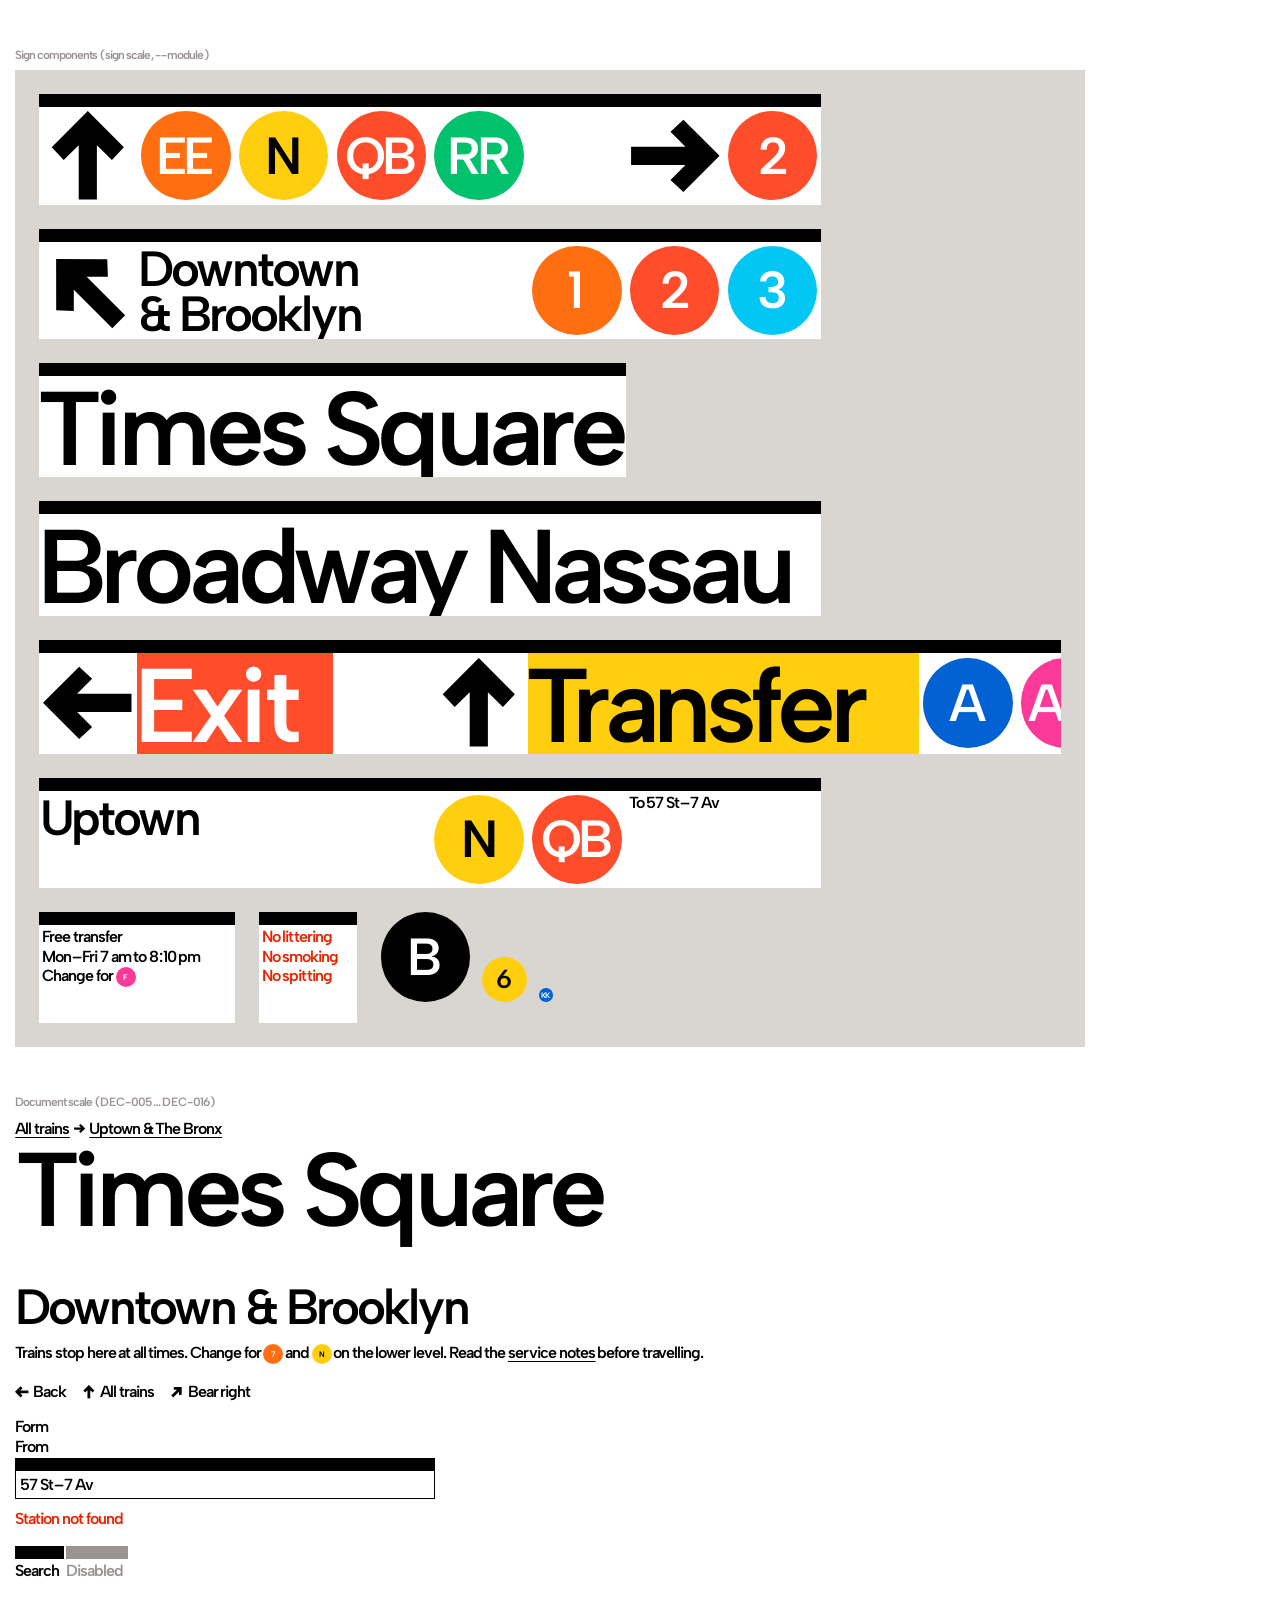
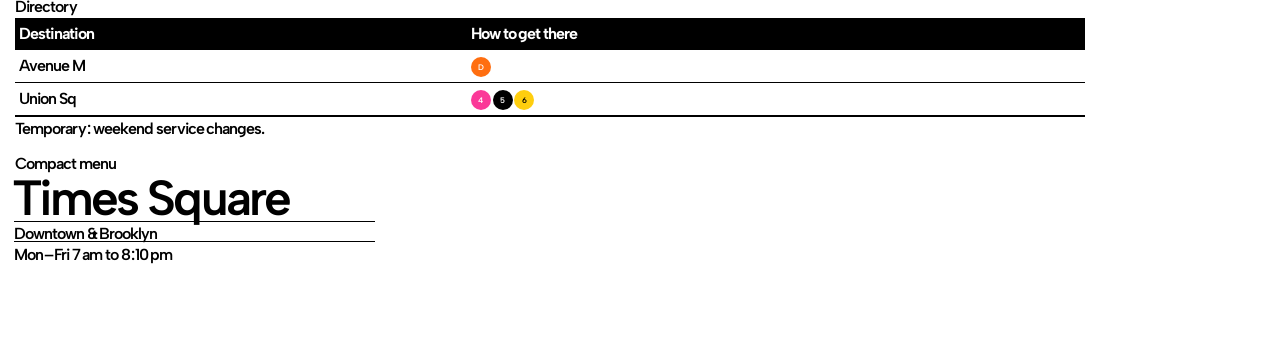
==== components.html @ 2641be37 "NYCTA 1970 → web: ledger, CSS, fonts and test tooling Stages 0–5 from the claude.ai session: rule le" ====
<!DOCTYPE html>
<html lang="en">
<head>
<meta charset="utf-8">
<meta name="viewport" content="width=device-width, initial-scale=1">
<title>NYCTA 1970 → Web · component examples</title>
<link rel="stylesheet" href="css/nycta.css">
<script>/* ?font=helvetica → local preview font (tools/build_fonts.py helvetica). Never ship. */ if(/[?&]font=helvetica\b/.test(location.search)) document.write('<link rel="stylesheet" href="preview/helvetica.css">');</script>
<style>
  /* page scaffolding only (not part of the system) */
  main { padding: var(--doc-space-4) var(--doc-space-3); max-width: 1100px; }
  .demo { margin: 0 0 var(--doc-space-4); }
  .demo > .cap { font-size: 12px; color: var(--c-grey); margin: 0 0 6px; letter-spacing: 0; }
  .wall { background: #d9d6d2; padding: 24px; display: grid; grid-template-columns: minmax(0,1fr); gap: 24px; justify-items: start; }
</style>
</head>
<body>
<svg width="0" height="0" style="position:absolute" aria-hidden="true">
  <!-- ARROW-005 | pdf p.60 | [이미지판독] normalized to construction circle D = 1 -->
  <symbol id="arrow" viewBox="-0.5 -0.5 1 1">
    <path d="M -0.488 -0.1015 L 0.119 -0.1015 L -0.048 -0.269 L 0.096 -0.403 L 0.5 0 L 0.096 0.403 L -0.048 0.269 L 0.119 0.1015 L -0.488 0.1015 Z"/>
  </symbol>
</svg>

<main>
  <section class="demo">
    <p class="cap">Sign components (sign scale, --module)</p>
    <div class="wall">

      <!-- SIGN-005 ex.4: ↑ EE N QB RR [blank] → 2 -->
      <div class="plate sign-direction" role="img" aria-label="Straight ahead: EE, N, QB, RR. Right: 2">
        <div class="m m-center"><svg class="arrow" data-dir="up"><use href="#arrow"/></svg></div>
        <div class="m m-center"><span class="disc" data-line="EE"><span>EE</span></span></div>
        <div class="m m-center"><span class="disc" data-line="N"><span>N</span></span></div>
        <div class="m m-center"><span class="disc" data-line="QB"><span>QB</span></span></div>
        <div class="m m-center"><span class="disc" data-line="RR"><span>RR</span></span></div>
        <div class="m m-blank"></div>
        <div class="m m-center"><svg class="arrow" data-dir="right"><use href="#arrow"/></svg></div>
        <div class="m m-center"><span class="disc" data-line="2"><span>2</span></span></div>
      </div>

      <!-- SIGN-005 ex.3: ↖ Downtown & Brooklyn ①②③ -->
      <div class="plate sign-direction">
        <div class="m m-center"><svg class="arrow" data-dir="up-left"><use href="#arrow"/></svg></div>
        <div class="m m-4"><p class="t-direction trim">Downtown<br>&amp; Brooklyn</p></div>
        <div class="m m-center"><span class="disc" data-line="1"><span>1</span></span></div>
        <div class="m m-center"><span class="disc" data-line="2"><span>2</span></span></div>
        <div class="m m-center"><span class="disc" data-line="3"><span>3</span></span></div>
      </div>

      <!-- SIGN-012: identification 6×1 and 4×1 (pdf p.66 examples) -->
      <div class="plate sign-ident">
        <div class="m m-6"><p class="t-ident trim">Times Square</p></div>
      </div>
      <div class="plate sign-ident">
        <div class="m m-8"><p class="t-ident trim">Broadway Nassau</p></div>
      </div>

      <!-- SIGN-013: ← Exit [blank] ↑ Transfer (A)(AA)(CC)(E) -->
      <div class="plate">
        <div class="m m-center"><svg class="arrow" data-dir="left"><use href="#arrow"/></svg></div>
        <div class="m m-exit"><p class="t-ident trim">Exit</p></div>
        <div class="m m-blank"></div>
        <div class="m m-center"><svg class="arrow" data-dir="up"><use href="#arrow"/></svg></div>
        <div class="m m-transfer m-auto"><p class="t-ident trim">Transfer</p></div>
        <div class="m m-center"><span class="disc" data-line="A"><span>A</span></span></div>
        <div class="m m-center"><span class="disc" data-line="AA"><span>AA</span></span></div>
        <div class="m m-center"><span class="disc" data-line="CC"><span>CC</span></span></div>
        <div class="m m-center"><span class="disc" data-line="E"><span>E</span></span></div>
      </div>

      <!-- GRID-022 / COPY-012: train information sign -->
      <div class="plate sign-train">
        <div class="m m-4"><p class="t-direction trim">Uptown</p></div>
        <div class="m m-center"><span class="disc" data-line="N"><span>N</span></span></div>
        <div class="m m-center"><span class="disc" data-line="QB"><span>QB</span></span></div>
        <div class="m m-info"><p class="t-info trim">To 57 St–7 Av</p></div>
      </div>

      <div style="display:flex; gap:24px; align-items:flex-start">
        <!-- GRID-018: informational 2×1, Grid 1, inline disc -->
        <div class="plate">
          <div class="m m-2"><div class="stack-g1">
            <p class="t-info trim">Free transfer</p>
            <p class="t-info trim">Mon–Fri 7 am to 8:10 pm</p>
            <p class="t-info trim">Change for <span class="disc disc--inline" data-line="F"><span>F</span></span></p>
          </div></div>
        </div>
        <!-- SIGN-018: mandatory 1×1 -->
        <div class="plate">
          <div class="m m-mandatory"><div class="stack-g1">
            <p class="t-info trim">No littering</p><p class="t-info trim">No smoking</p><p class="t-info trim">No spitting</p>
          </div></div>
        </div>
        <!-- DISC-001 sizes -->
        <div style="display:flex; gap:12px; align-items:flex-end">
          <span class="disc" data-line="B"><span>B</span></span>
          <span class="disc disc--m" data-line="6"><span>6</span></span>
          <span class="disc disc--s" data-line="KK"><span>KK</span></span>
        </div>
      </div>
    </div>
  </section>

  <section class="demo">
    <p class="cap">Document scale (DEC-005 … DEC-016)</p>
    <nav aria-label="breadcrumb"><ol class="crumbs">
      <li><a href="#">All trains</a></li>
      <li><svg class="arrow" data-dir="right" aria-hidden="true"><use href="#arrow"/></svg></li>
      <li><a href="#">Uptown &amp; The Bronx</a></li>
    </ol></nav>
    <h1>Times Square</h1>
    <h2>Downtown &amp; Brooklyn</h2>
    <p>Trains stop here at all times. Change for <span class="disc disc--inline" data-line="7"><span>7</span></span> and <span class="disc disc--inline" data-line="N"><span>N</span></span> on the lower level. Read the <a href="#">service notes</a> before travelling.</p>
    <ul class="nav">
      <li><a href="#"><svg class="arrow" data-dir="left" aria-hidden="true"><use href="#arrow"/></svg>Back</a></li>
      <li><a href="#"><svg class="arrow" data-dir="up" aria-hidden="true"><use href="#arrow"/></svg>All trains</a></li>
      <li><a href="#"><svg class="arrow" data-dir="up-right" aria-hidden="true"><use href="#arrow"/></svg>Bear right</a></li>
    </ul>
    <h3>Form</h3>
    <form style="max-width:420px">
      <label for="from">From</label><input id="from" value="57 St–7 Av">
      <p class="error" style="margin-top:8px">Station not found</p>
      <button type="button">Search</button> <button type="button" disabled>Disabled</button>
    </form>
    <h3>Directory</h3>
    <table><thead><tr><th>Destination</th><th>How to get there</th></tr></thead>
      <tbody><tr><td>Avenue M</td><td><span class="disc disc--inline" data-line="D"><span>D</span></span></td></tr>
      <tr><td>Union Sq</td><td><span class="disc disc--inline" data-line="4"><span>4</span></span> <span class="disc disc--inline" data-line="5"><span>5</span></span> <span class="disc disc--inline" data-line="6"><span>6</span></span></td></tr></tbody></table>
    <p class="notice">Temporary: weekend service changes.</p>
    <h3>Compact menu</h3>
    <div class="compact" style="max-width:360px">
      <div class="compact__title">Times Square</div>
      <div class="compact__item">Downtown &amp; Brooklyn</div>
      <div class="compact__item">Mon–Fri 7 am to 8:10 pm</div>
    </div>
  </section>
</main>
</body>
</html>
---- css/nycta.css ----
/* ==========================================================================
   NYCTA Graphics Standards Manual (1970) → Web — design tokens & components
   Source of truth: ledger.yaml (rule IDs). Comment format:
   RULE-ID | pdf p.N | [status]
   [변환] values carry their formula. "in" in formulas = one manual inch.
   ========================================================================== */

/* -------------------------------------------------------------------------
   0. Typeface
   ------------------------------------------------------------------------- */
@font-face {
  font-family: "Albert Sans NYCTA";
  src: url("../fonts/albert-sans-nycta-wght.woff2") format("woff2");
  font-weight: 100 900;                       /* DEC-017 | - | [설계결정] variable wght axis */
  /* DEC-024 | pdf p.13, 94–157 | [변환] Albert Sans (OFL) with the manual's pair chart (TYPE-016/017) compiled into
     its kern feature: gap between glyph outlines = chart units + master reference insets, 1 unit = cap/36.
     Pairs not in the chart = 4 units (TYPE-024: 2 + 2). Renamed per OFL. */
  font-style: normal;
  font-display: swap;
}

/* -------------------------------------------------------------------------
   1. Tokens
   ------------------------------------------------------------------------- */
:root {
  /* --- typeface --- */
  --font-sign: "Albert Sans NYCTA", system-ui, sans-serif; /* DEC-017, DEC-024 | - | [설계결정] substitute for TYPE-001 Standard Medium */
  --font-weight: 600;                                   /* DEC-017 | - | [설계결정] Medium equivalent (TYPE-002) */
  --font-weight-dark: 560;                              /* DEC-019 | - | [설계결정] irradiation compensation */
  --cap-em: 0.700;                                      /* DEC-017 | - | [변환] Albert Sans capHeight 700 / UPM 1000 */
  --ls: 0em;                                            /* DEC-024 | pdf p.13 | [변환] spacing now comes from the chart kerning in the font */
  --ws: -0.1485em;                                      /* DEC-018, TYPE-021 | pdf p.62,65 | [변환] word gap = 0.34 cap ink-to-ink (manual samples '& Brooklyn', 'Broadway Nassau') */
  --lsb-comp: 0.064em;                                  /* DEC-025 | pdf p.62,66 | [변환] straight-stem capitals (B D E F H I K L M N P R U): font side bearing − master inset; round letters end up ≈0.02em left (optical overshoot) */
  --trim-k: 0.35;                                       /* GRID-003 | - | [변환] (ascent+descent)/2 − (ascent − cap) of the web font */

  /* --- module (sign scale) --- */
  --module: clamp(40px, 10vw, 97.75px);                 /* DEC-001, DEC-002 | - | [변환] 1rem × 0.700 × 12 / 1.375 = 97.75px max */
  --in: calc(var(--module) / 12);                       /* GRID-002 | pdf p.9–11 | [변환] module = 12in */

  /* cap heights (TYPE-004: size = UPPER CASE X height) */
  --cap-l: calc(var(--in) * 9);                         /* TYPE-005 | pdf p.7–9 | [이미지판독] identification / Exit / Transfer */
  --cap-m: calc(var(--in) * 4.25);                      /* TYPE-006 | pdf p.7,8,10 | [이미지판독] directional */
  --cap-s: calc(var(--in) * 1.375);                     /* TYPE-007 | pdf p.7,8,11 | [이미지판독] informational */
  --fs-l: calc(var(--cap-l) / var(--cap-em));           /* TYPE-005 | - | [변환] cap / capEm */
  --fs-m: calc(var(--cap-m) / var(--cap-em));           /* TYPE-006 | - | [변환] cap / capEm */
  --fs-s: max(12px, calc(var(--cap-s) / var(--cap-em))); /* TYPE-007, DEC-016 | - | [변환] cap / capEm, 12px floor [설계결정] */

  /* space units (TYPE-026: 1 unit = cap / 36) — reference only; the pair matrix is applied inside the font (DEC-024) */
  --unit-l: calc(var(--cap-l) / 36);                    /* TYPE-026 | pdf p.104,116 | [이미지판독] */
  --unit-m: calc(var(--cap-m) / 36);                    /* TYPE-026 | pdf p.158 | [이미지판독] */
  --unit-s: calc(var(--cap-s) / 36);                    /* TYPE-026 | pdf p.174 | [이미지판독] */

  /* line heights (font-size units) = pitch / cap × capEm */
  --lh-g2: calc(5.625 / 4.25 * var(--cap-em));          /* GRID-006 | pdf p.10 | [변환] pitch 5 5/8in → 0.9265 */
  --lh-g1: calc(1.875 / 1.375 * var(--cap-em));         /* GRID-007 | pdf p.11 | [변환] pitch 1 7/8in → 0.9545 */
  --lh-body: 1.5;                                       /* DEC-020 | - | [설계결정] long-form text only */

  /* spacing */
  --space-margin: calc(var(--in) * 0.5);                /* GRID-003, GRID-004 | pdf p.9–11 | [이미지판독] ½in top/left */
  --space-gap-g1: calc(var(--in) * 0.5);                /* GRID-007 | pdf p.11 | [이미지판독] baseline → next cap line */
  --space-gap-g2: calc(var(--in) * 1.375);              /* GRID-006 | pdf p.10 | [이미지판독] */
  --space-disc-text: calc(var(--in) * 0.5);             /* GRID-009 | pdf p.11 | [이미지판독] */

  /* strokes */
  --stroke-band: calc(var(--in) * 1.625);               /* GRID-013 | pdf p.64 | [이미지판독] black band 1 5/8in */
  --stroke-divider: max(1px, calc(var(--in) * 0.125));  /* SIGN-023 | pdf p.88 | [확정] 1/8in divider line */

  /* discs */
  --disc-l: calc(var(--in) * 11);                       /* DISC-001, GRID-016 | pdf p.14,65 | [이미지판독] 11in in 12in module */
  --disc-m: calc(var(--in) * 5.5);                      /* DISC-001 | pdf p.14 | [이미지판독] */
  --disc-s: calc(var(--in) * 1.6875);                   /* DISC-001, GRID-008 | pdf p.11,14 | [이미지판독] 1 11/16in */
  --disc-glyph: 0.408;                                  /* DISC-004, DISC-007 | pdf p.15–40 | [이미지판독] glyph cap / D, median of 26 masters */

  /* --- document scale (DEC-002): body = Information tier at 1rem --- */
  --doc-in: calc(1rem * var(--cap-em) / 1.375);         /* DEC-002 | - | [변환] 1rem ↔ 1 3/8in cap → 1in ≈ 8.15px */
  --doc-fs-s: 1rem;                                     /* DEC-005 | - | [설계결정] */
  --doc-fs-m: clamp(1.75rem, 1rem + 3vw, calc(1rem * 4.25 / 1.375));  /* DEC-002, DEC-005 | - | [설계결정] max = TYPE-006 ratio 3.091rem */
  --doc-fs-l: clamp(2.5rem, 1rem + 7vw, calc(1rem * 9 / 1.375));      /* DEC-002, DEC-005 | - | [설계결정] max = TYPE-005 ratio 6.545rem */
  --doc-space-1: calc(var(--doc-in) * 0.5);             /* GRID-003 | - | [변환] ½in */
  --doc-space-2: calc(var(--doc-in) * 1.375);           /* GRID-006 | - | [변환] 1 3/8in */
  --doc-space-3: calc(var(--doc-in) * 1.875);           /* GRID-007 | - | [변환] 1 7/8in */
  --doc-space-4: calc(var(--doc-in) * 5.625);           /* GRID-006 | - | [변환] 5 5/8in */
  --doc-space-5: calc(var(--doc-in) * 12);              /* GRID-002 | - | [변환] 1 module */
  --doc-band: calc(var(--doc-in) * 1.625);              /* GRID-013 | - | [변환] band at document scale */
  --doc-rule: max(1px, calc(var(--doc-in) * 0.125));    /* SIGN-023 | - | [변환] 1/8in */

  /* --- colors (DEC-003: scan, paper-corrected) --- */
  --c-white:      #FFFFFF;                              /* COLOR-009 | pdf p.65 | [확정] */
  --c-black:      #000000;                              /* COLOR-009, DEC-003 | pdf p.65 | [설계결정] pure black, swatch photo distorted */
  --c-yellow:     #FFCE0E;                              /* COLOR-005 | pdf p.49 | [이미지판독] PMS 130 lines + PMS 109 Transfer */
  --c-orange:     #FF6E10;                              /* COLOR-005 | pdf p.50 | [이미지판독] PMS 165 */
  --c-red:        #FF4C2B;                              /* COLOR-005 | pdf p.51 | [이미지판독] PMS 185 lines + Warm Red Exit + mandatory */
  --c-magenta:    #FB3998;                              /* COLOR-005 | pdf p.52 | [이미지판독] PMS 239 */
  --c-green:      #01C16C;                              /* COLOR-005 | pdf p.53 | [이미지판독] PMS 354 */
  --c-lightblue:  #02C6F4;                              /* COLOR-005 | pdf p.54 | [이미지판독] PMS 312 */
  --c-blue:       #0262D3;                              /* COLOR-005 | pdf p.55 | [이미지판독] PMS 300 */
  --c-grey:       #9A9392;                              /* COLOR-005, COLOR-007, DEC-027 | pdf p.57,88 | [설계결정] scan #9E9897 darkened to 3:1 with white */
  --c-red-text:   #E72400;                              /* DEC-026 | - | [설계결정] scan red darkened (same hue) to 4.5:1 on white, small red text only */

  /* semantic (swapped in dark mode, DEC-019) */
  --fg: var(--c-black);                                 /* COLOR-009 | pdf p.65 | [확정] black on white */
  --bg: var(--c-white);                                 /* COLOR-009 | pdf p.65 | [확정] */
  --c-exit-bg: var(--c-red);    --c-exit-fg: var(--c-white);       /* COLOR-010 | pdf p.67 | [확정] white on Warm Red */
  --c-transfer-bg: var(--c-yellow); --c-transfer-fg: var(--c-black); /* COLOR-011, DEC-004 | pdf p.67 | [확정] black on PMS 109 */
  --c-mandatory: var(--c-red-text);                     /* SIGN-018, COLOR-012, DEC-026 | pdf p.86 | [설계결정] */
  --c-error: var(--c-red-text);                         /* DEC-010, DEC-026 | - | [설계결정] */
  --c-disabled: var(--c-grey);                          /* DEC-012 | - | [설계결정] */
  --c-reverse-bg: var(--c-grey);                        /* COLOR-007 | pdf p.88,92 | [확정] 'Subway' / 'Exit only' reverse */

  color-scheme: light dark;
}

/* -------------------------------------------------------------------------
   2. Dark mode (DEC-019)
   ------------------------------------------------------------------------- */
@media (prefers-color-scheme: dark) {
  :root:not([data-theme="light"]) {
    --fg: var(--c-white);                               /* DEC-019 | - | [설계결정] swap */
    --bg: var(--c-black);                               /* DEC-019 | - | [설계결정] swap */
    --font-weight: var(--font-weight-dark);             /* DEC-019 | - | [설계결정] */
    --c-red-text: var(--c-red);                         /* DEC-026 | - | [설계결정] scan red already 6.3:1 on black */
  }
}
:root[data-theme="dark"] {
  --fg: var(--c-white);                                 /* DEC-019 | - | [설계결정] */
  --bg: var(--c-black);                                 /* DEC-019 | - | [설계결정] */
  --font-weight: var(--font-weight-dark);               /* DEC-019 | - | [설계결정] */
  --c-red-text: var(--c-red);                           /* DEC-026 | - | [설계결정] */
}

/* -------------------------------------------------------------------------
   3. Base
   ------------------------------------------------------------------------- */
*, *::before, *::after { box-sizing: border-box; border-radius: 0; } /* DEC-009 | - | [설계결정] exact rectangles everywhere */
/* em-based spacing must resolve against each element's own font-size, so it is set on every element
   (an inherited letter-spacing would keep the body's px value) — DEC-018 | - | [변환] */
* { letter-spacing: var(--ls); word-spacing: var(--ws); }

html {
  font-family: var(--font-sign);                        /* TYPE-001, DEC-017 */
  font-weight: var(--font-weight);                      /* TYPE-002, DEC-017 */
  font-size: 100%;
  color: var(--fg);
  background: var(--bg);
  font-kerning: normal;
  font-synthesis: none;                                 /* SIGN-002 | pdf p.93 | [확정] no distorted/faux forms */
  -webkit-font-smoothing: antialiased;
}
body {
  margin: 0;
  font-size: var(--doc-fs-s);                           /* DEC-005 | - | [설계결정] body = Information tier */
  line-height: var(--lh-body);                          /* DEC-020 | - | [설계결정] */
  letter-spacing: var(--ls);                            /* DEC-018 | - | [변환] */
  word-spacing: var(--ws);                              /* DEC-018, TYPE-021 | pdf p.13 | [변환] */
  text-transform: none;                                 /* DONT-005 | pdf p.13 | [확정] never all caps */
  text-align: left;                                     /* GRID-004 | pdf p.9–11 | [이미지판독] flush left */
}

/* Cap-line / baseline trimming so margins are measured to cap line and baseline,
   as on the grid drawings (GRID-003). Fallback derived from Albert Sans metrics:
   ascent .95, descent .25, cap .70 → trim = lh/2 − 0.35 em (each side) = --trim-k. */
.trim {
  --lh: var(--lh-g1);
  line-height: var(--lh);
  margin-block: calc((var(--trim-k) - var(--lh) / 2) * 1em); /* GRID-003 | pdf p.9–11 | [변환] (asc+desc−lh)/2 − (asc−cap) */
}
@supports (text-box: trim-both cap alphabetic) {
  .trim { margin-block: 0; text-box: trim-both cap alphabetic; }
}

/* -------------------------------------------------------------------------
   4. Typography — from the manual (sign scale)
   ------------------------------------------------------------------------- */
.t-ident {                                              /* TYPE-005, GRID-005 | pdf p.9 | [이미지판독] Grid 3: one line */
  font-size: var(--fs-l);
  --lh: var(--lh-g2);                                   /* single line; value only affects trimming */
  white-space: nowrap;
}
.t-direction {                                          /* TYPE-006, GRID-006, TYPE-011 | pdf p.8,10 | [이미지판독] Grid 2, max 2 lines */
  font-size: var(--fs-m);
  --lh: var(--lh-g2);                                   /* max 2 lines is an authoring rule (TYPE-011), not clipped */
}
.t-info {                                               /* TYPE-007, GRID-007, TYPE-012 | pdf p.8,11 | [이미지판독] Grid 1, max 6 lines */
  font-size: var(--fs-s);
  --lh: var(--lh-g1);
}
.t-ident, .t-direction, .t-info { line-height: var(--lh); margin: 0; }
/* first glyph sits on the ½in margin like the masters: pull text left by the font's extra side bearing — DEC-025 */
.t-ident, .t-direction, .t-info, h1, .h1, h2, .h2, h3, .h3, .compact__title, .compact__item { margin-inline-start: calc(-1 * var(--lsb-comp)); }
.t-info--clamp6 { display: -webkit-box; -webkit-box-orient: vertical; -webkit-line-clamp: 6; overflow: hidden; } /* TYPE-012 | pdf p.8 | [확정] */

/* -------------------------------------------------------------------------
   5. Typography — extended for the web (document scale, DEC-005)
   ------------------------------------------------------------------------- */
h1, .h1 {                                               /* DEC-005 | - | [설계결정] = Identification tier */
  font-size: var(--doc-fs-l);
  line-height: var(--lh-g2);                            /* DEC-005 | - | [설계결정] reuse Grid 2 pitch if wrapping */
  font-weight: var(--font-weight);
  margin: 0 0 var(--doc-space-3);
}
h2, .h2 {                                               /* DEC-005 | - | [설계결정] = Directional tier */
  font-size: var(--doc-fs-m);
  line-height: var(--lh-g2);                            /* GRID-006 | pdf p.10 | [변환] */
  font-weight: var(--font-weight);
  margin: var(--doc-space-4) 0 var(--doc-space-2);
}
h3, .h3, p, li, dd {                                    /* DEC-005 | - | [설계결정] = Information tier */
  font-size: var(--doc-fs-s);
  font-weight: var(--font-weight);
}
h3, .h3 { margin: var(--doc-space-3) 0 var(--doc-space-1); line-height: var(--lh-g1); }
p { margin: 0 0 var(--doc-space-3); }

/* Compact contexts — DEC-016 | pdf p.68–72 precedent | [설계결정] */
.compact { --module: clamp(40px, 6vw, 64px); }
.compact__title { font-size: var(--fs-m); line-height: var(--lh-g2); } /* drop one tier: top item → Directional */
.compact__item  { font-size: var(--fs-s); line-height: var(--lh-g1); } /* rest → Information (12px floor via --fs-s) */
.compact > * + * { border-top: var(--stroke-divider) solid currentColor; padding-top: var(--space-gap-g1); } /* hierarchy by order + rule */

/* -------------------------------------------------------------------------
   6. Layout utilities
   ------------------------------------------------------------------------- */
.plate {                                                /* GRID-012, GRID-013, GRID-014 | pdf p.64–65 | [이미지판독] */
  display: flex;
  align-items: stretch;
  border-top: var(--stroke-band) solid var(--fg);       /* GRID-013 | pdf p.64 | [이미지판독] band above the field */
  background: var(--bg);
  color: var(--fg);
  width: max-content;
  max-width: 100%;
  min-width: 0;
  overflow-x: auto;                                     /* DEC-023 | - | [설계결정] long plates scroll inside narrow screens */
}
.m {                                                    /* GRID-012 | pdf p.64 | [확정] 1 ft module cell, field 12in */
  flex: 0 0 auto;
  width: var(--module);
  min-height: var(--module);                            /* GRID-014 | pdf p.65 | [이미지판독] field = 12in; grows only when the 12px text floor overflows (DEC-023) */
  padding: var(--space-margin) var(--space-margin) 0;  /* GRID-003, GRID-004 | pdf p.9–11 | [이미지판독] */
  position: relative;
}
.m-2 { width: calc(var(--module) * 2); }                /* GRID-012 | pdf p.64 | [확정] informational 2×1 */
.m-4 { width: calc(var(--module) * 4); }                /* GRID-012 | pdf p.64 | [확정] directional 4×1 */
.m-6 { width: calc(var(--module) * 6); }                /* SIGN-012 | pdf p.66 | [확정] */
.m-8 { width: calc(var(--module) * 8); }                /* GRID-012 | pdf p.64 | [확정] identification 8×1 */
.m-auto { width: auto; min-width: var(--module); padding-right: var(--space-margin); } /* SIGN-003 | pdf p.62 | [이미지판독] copy width varies */
/* With chart kerning (DEC-024) 'Times Square' fits 6 ft and 'Broadway Nassau' 8 ft at 9in caps;
   names that still exceed a fixed plate (e.g. 'Avenue M' needs ≈4.5 ft) use .m-auto (DEC-022). */
.m-blank { padding: 0; }                                /* SIGN-004 | pdf p.62 | [확정] blank 1×1 between directions */
.m-center { display: grid; place-items: center; padding: 0; } /* GRID-016, GRID-017 | pdf p.65 | [이미지판독] disc/arrow centered */

.stack-g1 > * + * { margin-top: var(--space-gap-g1); } /* GRID-007 | pdf p.11 | [이미지판독] */
.stack-g2 > * + * { margin-top: var(--space-gap-g2); } /* GRID-006 | pdf p.10 | [이미지판독] */
.row { display: flex; align-items: flex-start; }        /* SIGN-003 | pdf p.62 | [확정] left → right order */
.row--disc-text { gap: var(--space-disc-text); }        /* GRID-009 | pdf p.11 | [이미지판독] */

/* -------------------------------------------------------------------------
   7. Component — line disc (route badge)
   ------------------------------------------------------------------------- */
.disc {                                                 /* COLOR-002, DISC-001, DISC-004 | pdf p.14–48 | [이미지판독] */
  --d: var(--disc-l);
  display: inline-grid;
  place-items: center;
  flex: 0 0 auto;
  width: var(--d);
  height: var(--d);
  border-radius: 50%;                                   /* DISC-001 | pdf p.14 | [확정] circle — the only non-rectangular form (DEC-009 exception) */
  background: var(--line, var(--c-black));
  color: var(--c-white);                                /* COLOR-002, DEC-004 | pdf p.14 | [확정] white glyph */
  font-size: calc(var(--d) * var(--disc-glyph) / var(--cap-em)); /* DISC-004 | - | [변환] glyph cap = 0.408 D */
  line-height: 1;
  letter-spacing: var(--ls);
  text-align: center;
  white-space: nowrap;
  vertical-align: top;
}
.disc > span {                                         /* DISC-007 | pdf p.15–40 | [이미지판독] per-route placement copied from the masters */
  display: block;
  letter-spacing: var(--disc-ls, 0em);                  /* master letter gap for two-letter routes */
  transform: translate(var(--disc-tx, 0em), var(--disc-ty, 0em)); /* master optical offset (not geometric centre) */
}
.disc--m { --d: var(--disc-m); }                        /* DISC-001 | pdf p.14 | [이미지판독] 5½in */
.disc--s { --d: var(--disc-s); }                        /* DISC-001 | pdf p.14 | [이미지판독] 1 11/16in */
.disc--inline {                                         /* GRID-008, GRID-010 | pdf p.11 | [이미지판독] beside info text */
  /* D = parent cap × (1 11/16 ÷ 1 3/8); glyph cap = 0.408 D.
     font-size uses parent em: k = 0.408 × 1.6875 / 1.375 = 0.5007  [변환] */
  font-size: calc(1em * var(--disc-glyph) * 1.6875 / 1.375);
  --d: max(20px, calc(1em * var(--cap-em) / var(--disc-glyph)));   /* own em → D; 20px floor = DEC-021 [설계결정] legibility */
  /* GRID-010 (disc top = cap line) holds at sign scale; at document scale the 20px floor makes the disc taller,
     so it is centred on the line and its overhang is cancelled to keep line spacing even — DEC-021 [설계결정] */
  vertical-align: middle;
  margin-block: -0.6em;
}

/* line → color (COLOR-003 | pdf p.15–40 | [확정]; hex DEC-003) */
.disc[data-line="1"],  .disc[data-line="7"],  .disc[data-line="D"],  .disc[data-line="EE"] { --line: var(--c-orange); }
.disc[data-line="2"],  .disc[data-line="HH"], .disc[data-line="QB"] { --line: var(--c-red); }
.disc[data-line="3"],  .disc[data-line="8"],  .disc[data-line="E"],  .disc[data-line="M"]  { --line: var(--c-lightblue); }
.disc[data-line="4"],  .disc[data-line="AA"], .disc[data-line="F"]  { --line: var(--c-magenta); }
.disc[data-line="5"],  .disc[data-line="B"],  .disc[data-line="LL"], .disc[data-line="QJ"] { --line: var(--c-black); }
.disc[data-line="6"],  .disc[data-line="N"]   { --line: var(--c-yellow); color: var(--c-black); } /* DEC-004 | - | [설계결정] yellow → black glyph */
.disc[data-line="CC"], .disc[data-line="GG"], .disc[data-line="RR"], .disc[data-line="SS"] { --line: var(--c-green); }
.disc[data-line="A"],  .disc[data-line="KK"]  { --line: var(--c-blue); }

/* per-route values — DISC-007 | pdf p.15–40 | [변환] from data/disc_centering.json
   (ls: Albert ink gap → master ink gap; tx: Albert ink centre → master ink centre; ty: cap block → disc centre) */
.disc[data-line="1"]    { --disc-ls: 0.0000em; --disc-tx: -0.0313em; --disc-ty: 0.0000em; }
.disc[data-line="2"]    { --disc-ls: 0.0000em; --disc-tx: 0.0219em; --disc-ty: 0.0035em; }
.disc[data-line="3"]    { --disc-ls: 0.0000em; --disc-tx: 0.0050em; --disc-ty: 0.0035em; }
.disc[data-line="4"]    { --disc-ls: 0.0000em; --disc-tx: -0.0347em; --disc-ty: 0.0000em; }
.disc[data-line="5"]    { --disc-ls: 0.0000em; --disc-tx: -0.0243em; --disc-ty: 0.0000em; }
.disc[data-line="6"]    { --disc-ls: 0.0000em; --disc-tx: -0.0081em; --disc-ty: 0.0000em; }
.disc[data-line="7"]    { --disc-ls: 0.0000em; --disc-tx: 0.0034em; --disc-ty: 0.0000em; }
.disc[data-line="8"]    { --disc-ls: 0.0000em; --disc-tx: -0.0034em; --disc-ty: 0.0035em; }
.disc[data-line="A"]    { --disc-ls: 0.0000em; --disc-tx: -0.0108em; --disc-ty: 0.0000em; }
.disc[data-line="AA"]   { --disc-ls: -0.0505em; --disc-tx: -0.0240em; --disc-ty: 0.0000em; }
.disc[data-line="B"]    { --disc-ls: 0.0000em; --disc-tx: -0.0069em; --disc-ty: 0.0000em; }
.disc[data-line="CC"]   { --disc-ls: -0.0413em; --disc-tx: -0.0169em; --disc-ty: 0.0035em; }
.disc[data-line="D"]    { --disc-ls: 0.0000em; --disc-tx: 0.0117em; --disc-ty: 0.0000em; }
.disc[data-line="E"]    { --disc-ls: 0.0000em; --disc-tx: -0.0284em; --disc-ty: 0.0000em; }
.disc[data-line="EE"]   { --disc-ls: -0.0494em; --disc-tx: -0.0308em; --disc-ty: 0.0000em; }
.disc[data-line="F"]    { --disc-ls: 0.0000em; --disc-tx: 0.0038em; --disc-ty: 0.0000em; }
.disc[data-line="GG"]   { --disc-ls: -0.0212em; --disc-tx: -0.0135em; --disc-ty: 0.0035em; }
.disc[data-line="HH"]   { --disc-ls: -0.0251em; --disc-tx: -0.0138em; --disc-ty: 0.0000em; }
.disc[data-line="KK"]   { --disc-ls: -0.0679em; --disc-tx: -0.0358em; --disc-ty: 0.0000em; }
.disc[data-line="LL"]   { --disc-ls: -0.0559em; --disc-tx: 0.0133em; --disc-ty: 0.0000em; }
.disc[data-line="M"]    { --disc-ls: 0.0000em; --disc-tx: -0.0029em; --disc-ty: 0.0000em; }
.disc[data-line="N"]    { --disc-ls: 0.0000em; --disc-tx: 0.0022em; --disc-ty: 0.0000em; }
.disc[data-line="QB"]   { --disc-ls: -0.0558em; --disc-tx: -0.0270em; --disc-ty: 0.0035em; }
.disc[data-line="QJ"]   { --disc-ls: -0.0664em; --disc-tx: -0.0373em; --disc-ty: 0.0035em; }
.disc[data-line="RR"]   { --disc-ls: -0.0606em; --disc-tx: -0.0312em; --disc-ty: 0.0000em; }
.disc[data-line="SS"]   { --disc-ls: -0.0070em; --disc-tx: -0.0224em; --disc-ty: 0.0035em; }

/* black disc ring in dark mode — DEC-019 | - | [설계결정] */
@media (prefers-color-scheme: dark) {
  :root:not([data-theme="light"]) .disc:is([data-line="5"],[data-line="B"],[data-line="LL"],[data-line="QJ"]) { box-shadow: 0 0 0 1px var(--c-white); }
}
:root[data-theme="dark"] .disc:is([data-line="5"],[data-line="B"],[data-line="LL"],[data-line="QJ"]) { box-shadow: 0 0 0 1px var(--c-white); }

/* disc row order: alphabetical, then numerical — DISC-002 | pdf p.14 | [확정] (author must order markup) */
.discs { display: inline-flex; gap: 0; }                /* SIGN-003 | pdf p.62 | [이미지판독] each disc in its own module */

/* -------------------------------------------------------------------------
   8. Component — arrow (inline SVG, ARROW-005 path)
   Markup: <svg class="arrow" data-dir="right" viewBox="-0.5 -0.5 1 1" aria-hidden="true">
             <path d="M -0.488 -0.1015 L 0.119 -0.1015 L -0.048 -0.269 L 0.096 -0.403 L 0.5 0
                      L 0.096 0.403 L -0.048 0.269 L 0.119 0.1015 L -0.488 0.1015 Z"/></svg>
   ------------------------------------------------------------------------- */
.arrow {                                                /* ARROW-004, ARROW-005 | pdf p.58,60 | [이미지판독] D = construction circle */
  --d: var(--disc-l);                                   /* ARROW-004 | pdf p.60 | [이미지판독] circle = 11in = disc size */
  width: var(--d);
  height: var(--d);
  flex: 0 0 auto;
  fill: currentColor;                                   /* COLOR-009 | pdf p.65 | [확정] black on white */
  overflow: visible;
}
.arrow[data-dir="right"]    { transform: rotate(0deg); }    /* ARROW-001 | pdf p.59 | [확정] */
.arrow[data-dir="down"]     { transform: rotate(90deg); }   /* ARROW-001, ARROW-002 | pdf p.59 | [확정] */
.arrow[data-dir="left"]     { transform: rotate(180deg); }  /* ARROW-001 | pdf p.59 | [확정] */
.arrow[data-dir="up"]       { transform: rotate(-90deg); }  /* ARROW-001 | pdf p.59 | [확정] straight ahead */
.arrow[data-dir="up-right"] { transform: rotate(-45deg); }  /* ARROW-006 | pdf p.61 | [이미지판독] bear right */
.arrow[data-dir="up-left"]  { transform: rotate(-135deg); } /* ARROW-006 | pdf p.61 | [이미지판독] bear left */
/* no down-diagonals, no double-headed arrows — ARROW-001, DONT-006 | pdf p.59,63 | [확정] */
.arrow--inline { --d: calc(1em * var(--cap-em) * 1.6875 / 1.375); vertical-align: calc(-1 * (var(--d) - 1em * var(--cap-em))); } /* DEC-014 | - | [설계결정] same size as inline disc */

/* -------------------------------------------------------------------------
   9. Component — sign blocks
   ------------------------------------------------------------------------- */
/* Directional: [arrow][copy][discs…] — SIGN-003, COPY-005 | pdf p.62,177 | [확정] */
.sign-direction .m-auto .t-direction { margin-top: 0; }
/* Identification: 8×1 (or 4/6) one line, 9in — SIGN-012 | pdf p.66 | [확정] */
.sign-ident .t-ident { margin-top: 0; }
/* Exit: white on red, 2×1, 9in type — SIGN-013, COLOR-010 | pdf p.67 | [확정] */
.m-exit     { background: var(--c-exit-bg); color: var(--c-exit-fg); width: auto; min-width: calc(var(--module) * 2); padding-right: var(--space-margin); }
/* Transfer: black on yellow, 4×1, 9in type — SIGN-013, COLOR-011 | pdf p.67 | [확정] */
.m-transfer { background: var(--c-transfer-bg); color: var(--c-transfer-fg); min-width: calc(var(--module) * 4); }
.m-exit .t-ident, .m-transfer .t-ident { font-size: var(--fs-l); }
/* arrows stay black on white in their own module — DONT-006 | pdf p.63 | [이미지판독] no reversed arrows */
/* Mandatory: 1×1, red 1 3/8in text on white, ≤6 lines — SIGN-018 | pdf p.86 | [이미지판독] */
.m-mandatory { color: var(--c-mandatory); }
/* Reverse (street 'Subway' / 'Exit only'): white on grey — COLOR-007, SIGN-025 | pdf p.88,92 | [확정] */
.m-reverse { background: var(--c-reverse-bg); color: var(--c-white); }
/* Train information: [direction 4][disc 1…][info 2][rush-hour] — GRID-022, COPY-012 | pdf p.73,178 | [확정] */
.sign-train .m-info { width: calc(var(--module) * 2); }

/* -------------------------------------------------------------------------
   10. Component — arrow guide bar / navigation (DEC-014)
   ------------------------------------------------------------------------- */
.guide {                                                /* DEC-014, SIGN-003 | pdf p.62 | [설계결정] [arrow][label] */
  display: flex;
  align-items: flex-start;
  gap: var(--doc-space-1);
  border-top: var(--doc-band) solid var(--fg);          /* GRID-013 | - | [변환] band at document scale */
  padding: var(--doc-space-1) var(--doc-space-1) var(--doc-space-1) 0;
  font-size: var(--doc-fs-s);
  line-height: var(--lh-g1);
}
.nav { display: flex; flex-wrap: wrap; gap: 0 var(--doc-space-3); margin: 0; padding: 0; list-style: none; }
.nav a { display: inline-flex; gap: calc(var(--doc-in) * 0.5); align-items: baseline; text-decoration: none; } /* DEC-014 | - | [설계결정] */
.nav a .arrow { --d: calc(1em * var(--cap-em) * 1.6875 / 1.375); position: relative; top: calc((var(--d) - 1em * var(--cap-em)) / 2); } /* arrow centred on cap height */

/* breadcrumb = information tree — DEC-015, SIGN-011 | pdf p.5 | [설계결정] */
.crumbs { display: flex; flex-wrap: wrap; align-items: baseline; gap: var(--doc-space-1); list-style: none; margin: 0; padding: 0; }
.crumbs li + li::before { content: none; }
.crumbs .arrow { --d: calc(1em * var(--cap-em)); }      /* [설계결정] arrow circle = cap height */

/* -------------------------------------------------------------------------
   11. Web elements without a manual counterpart (DEC-006 … DEC-015)
   ------------------------------------------------------------------------- */
a {                                                     /* DEC-006 | - | [설계결정] */
  color: inherit;
  text-decoration: underline;
  text-decoration-thickness: var(--doc-rule);           /* SIGN-023 ratio | - | [변환] 1/8in */
  text-underline-offset: 0.18em;                        /* [설계결정] */
}

:focus:not(:focus-visible) { outline: none; }           /* DEC-008 | - | [설계결정] never on mouse/touch */
:focus-visible { outline: 1px solid currentColor; outline-offset: 2px; } /* DEC-008 | - | [설계결정] minimal */

.btn, button {                                          /* DEC-007 | - | [설계결정] white plate + top band */
  appearance: none;                                     /* DEC-009 */
  font: inherit;
  letter-spacing: inherit;
  word-spacing: inherit;
  color: var(--fg);
  background: var(--bg);
  border: 0;
  border-top: var(--doc-band) solid var(--fg);
  padding: var(--doc-space-1) var(--doc-space-1) var(--doc-space-1) 0;
  line-height: var(--lh-g1);
  cursor: pointer;
  text-align: left;
}
.btn:active, button:active, .btn[aria-pressed="true"], button[aria-pressed="true"] { /* DEC-007 | - | [설계결정] reversed */
  color: var(--bg);
  background: var(--fg);
  padding-left: var(--doc-space-1);
}
.btn:disabled, button:disabled { color: var(--c-disabled); border-top-color: var(--c-disabled); cursor: default; } /* DEC-012 */

label { display: block; font-size: var(--doc-fs-s); line-height: var(--lh-g1); margin-bottom: var(--doc-space-1); } /* DEC-009 | - | [설계결정] info tier */
input, select, textarea {                               /* DEC-009 | - | [설계결정] plate + band, exact rectangle */
  appearance: none;
  border-radius: 0;
  font: inherit;
  letter-spacing: inherit;
  color: var(--fg);
  background: var(--bg);
  border: var(--doc-rule) solid var(--fg);
  border-top: var(--doc-band) solid var(--fg);
  padding: var(--doc-space-1);
  line-height: var(--lh-g1);
  width: 100%;
}
input:disabled, select:disabled, textarea:disabled { color: var(--c-disabled); border-color: var(--c-disabled); } /* DEC-012 */
[aria-invalid="true"] { border-color: var(--c-error); }  /* DEC-010 */
.error { color: var(--c-error); font-size: var(--doc-fs-s); } /* DEC-010 | - | [설계결정] */
.success { color: inherit; }                            /* DEC-011 | - | [설계결정] wording only */

table { border-collapse: collapse; width: 100%; font-size: var(--doc-fs-s); } /* DEC-013, GRID-020 | pdf p.81 | [설계결정] Directory */
thead th {
  background: var(--fg); color: var(--bg);              /* SIGN-015 | pdf p.81 | [이미지판독] white on black header */
  text-align: left; padding: var(--doc-space-1);
}
td { padding: var(--doc-space-1); border-bottom: var(--doc-rule) solid var(--fg); text-align: left; vertical-align: top; }

.notice {                                               /* DEC-015, SIGN-019, DONT-009 | pdf p.87 | [설계결정] temporary sign: subordinate */
  font-size: var(--doc-fs-s);
  line-height: var(--lh-g1);
  border-top: var(--doc-rule) solid var(--fg);
  padding: var(--doc-space-1) 0;
}
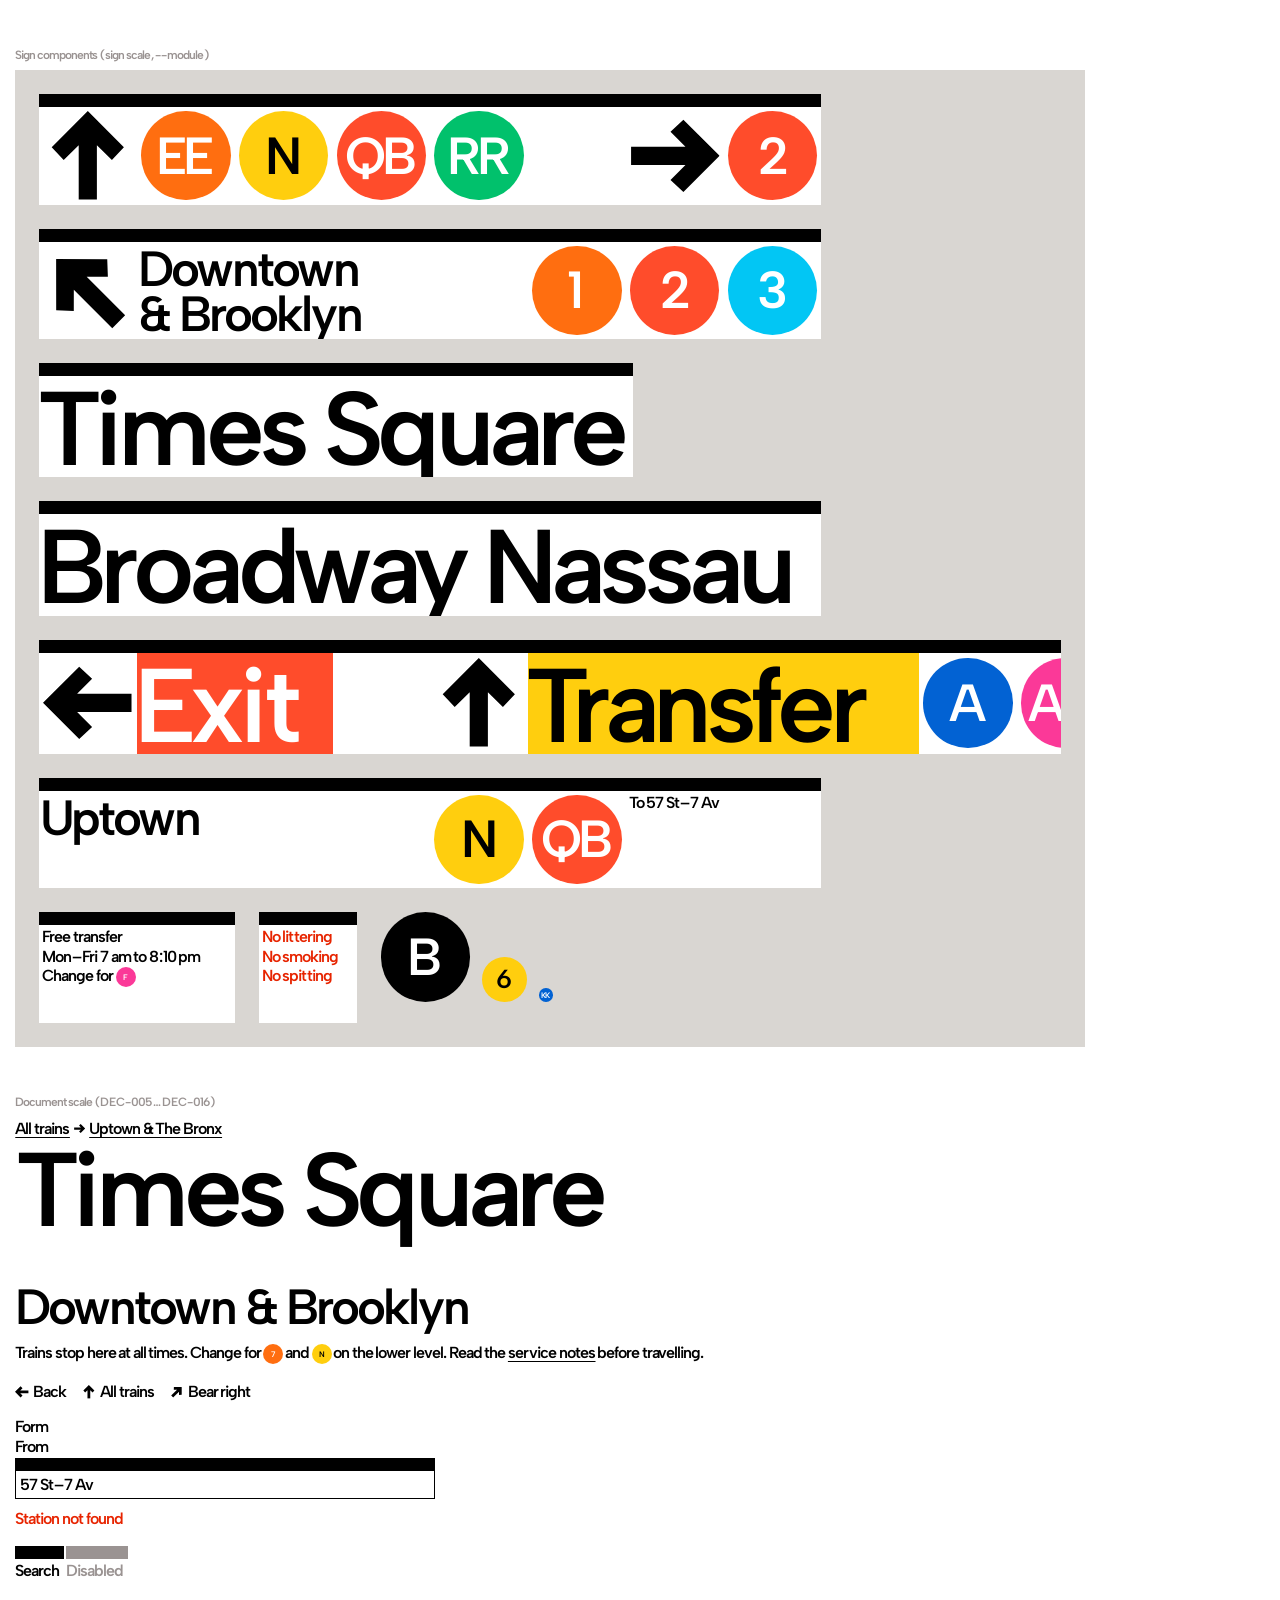
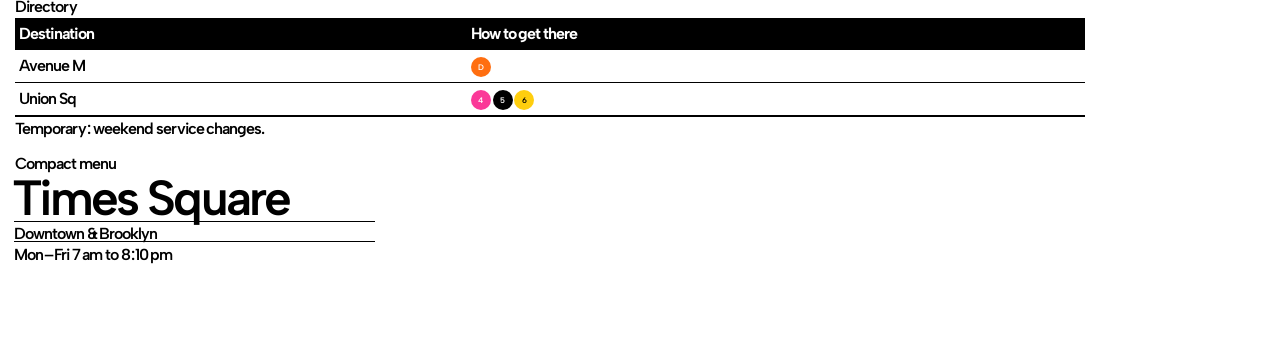
==== commit d1e0e4d8: "Stop ID plates scrolling; default local pages to Helvetica preview - nycta.css: .sign-ident 4/6/8 ft" ====
--- a/components.html
+++ b/components.html
@@ -5,7 +5,7 @@
 <meta name="viewport" content="width=device-width, initial-scale=1">
 <title>NYCTA 1970 → Web · component examples</title>
 <link rel="stylesheet" href="css/nycta.css">
-<script>/* ?font=helvetica → local preview font (tools/build_fonts.py helvetica). Never ship. */ if(/[?&]font=helvetica\b/.test(location.search)) document.write('<link rel="stylesheet" href="preview/helvetica.css">');</script>
+<script>/* Local preview font (tools/build_fonts.py helvetica). Never ship (DEC-028). file:// and localhost load it by default; ?font=albert shows the shipped font, ?font=helvetica forces the preview. */ (function(){var q=location.search,local=location.protocol==='file:'||/^(localhost|127\.0\.0\.1|\[::1\])$/.test(location.hostname);if(/[?&]font=helvetica\b/.test(q)||(local&&!/[?&]font=albert\b/.test(q)))document.write('<link rel="stylesheet" href="preview/helvetica.css">');})();</script>
 <style>
   /* page scaffolding only (not part of the system) */
   main { padding: var(--doc-space-4) var(--doc-space-3); max-width: 1100px; }
--- a/css/nycta.css
+++ b/css/nycta.css
@@ -369,6 +369,11 @@
 .sign-direction .m-auto .t-direction { margin-top: 0; }
 /* Identification: 8×1 (or 4/6) one line, 9in — SIGN-012 | pdf p.66 | [확정] */
 .sign-ident .t-ident { margin-top: 0; }
+/* DEC-022 | pdf p.66 | [설계결정] ID copy cell = auto width ≥ nominal plate, so a name that runs long
+   (Helvetica 'Times Square' ≈ +3% on 6 ft) widens the plate instead of scrolling inside it */
+.sign-ident .m-4 { width: max-content; min-width: calc(var(--module) * 4); }
+.sign-ident .m-6 { width: max-content; min-width: calc(var(--module) * 6); }
+.sign-ident .m-8 { width: max-content; min-width: calc(var(--module) * 8); }
 /* Exit: white on red, 2×1, 9in type — SIGN-013, COLOR-010 | pdf p.67 | [확정] */
 .m-exit     { background: var(--c-exit-bg); color: var(--c-exit-fg); width: auto; min-width: calc(var(--module) * 2); padding-right: var(--space-margin); }
 /* Transfer: black on yellow, 4×1, 9in type — SIGN-013, COLOR-011 | pdf p.67 | [확정] */
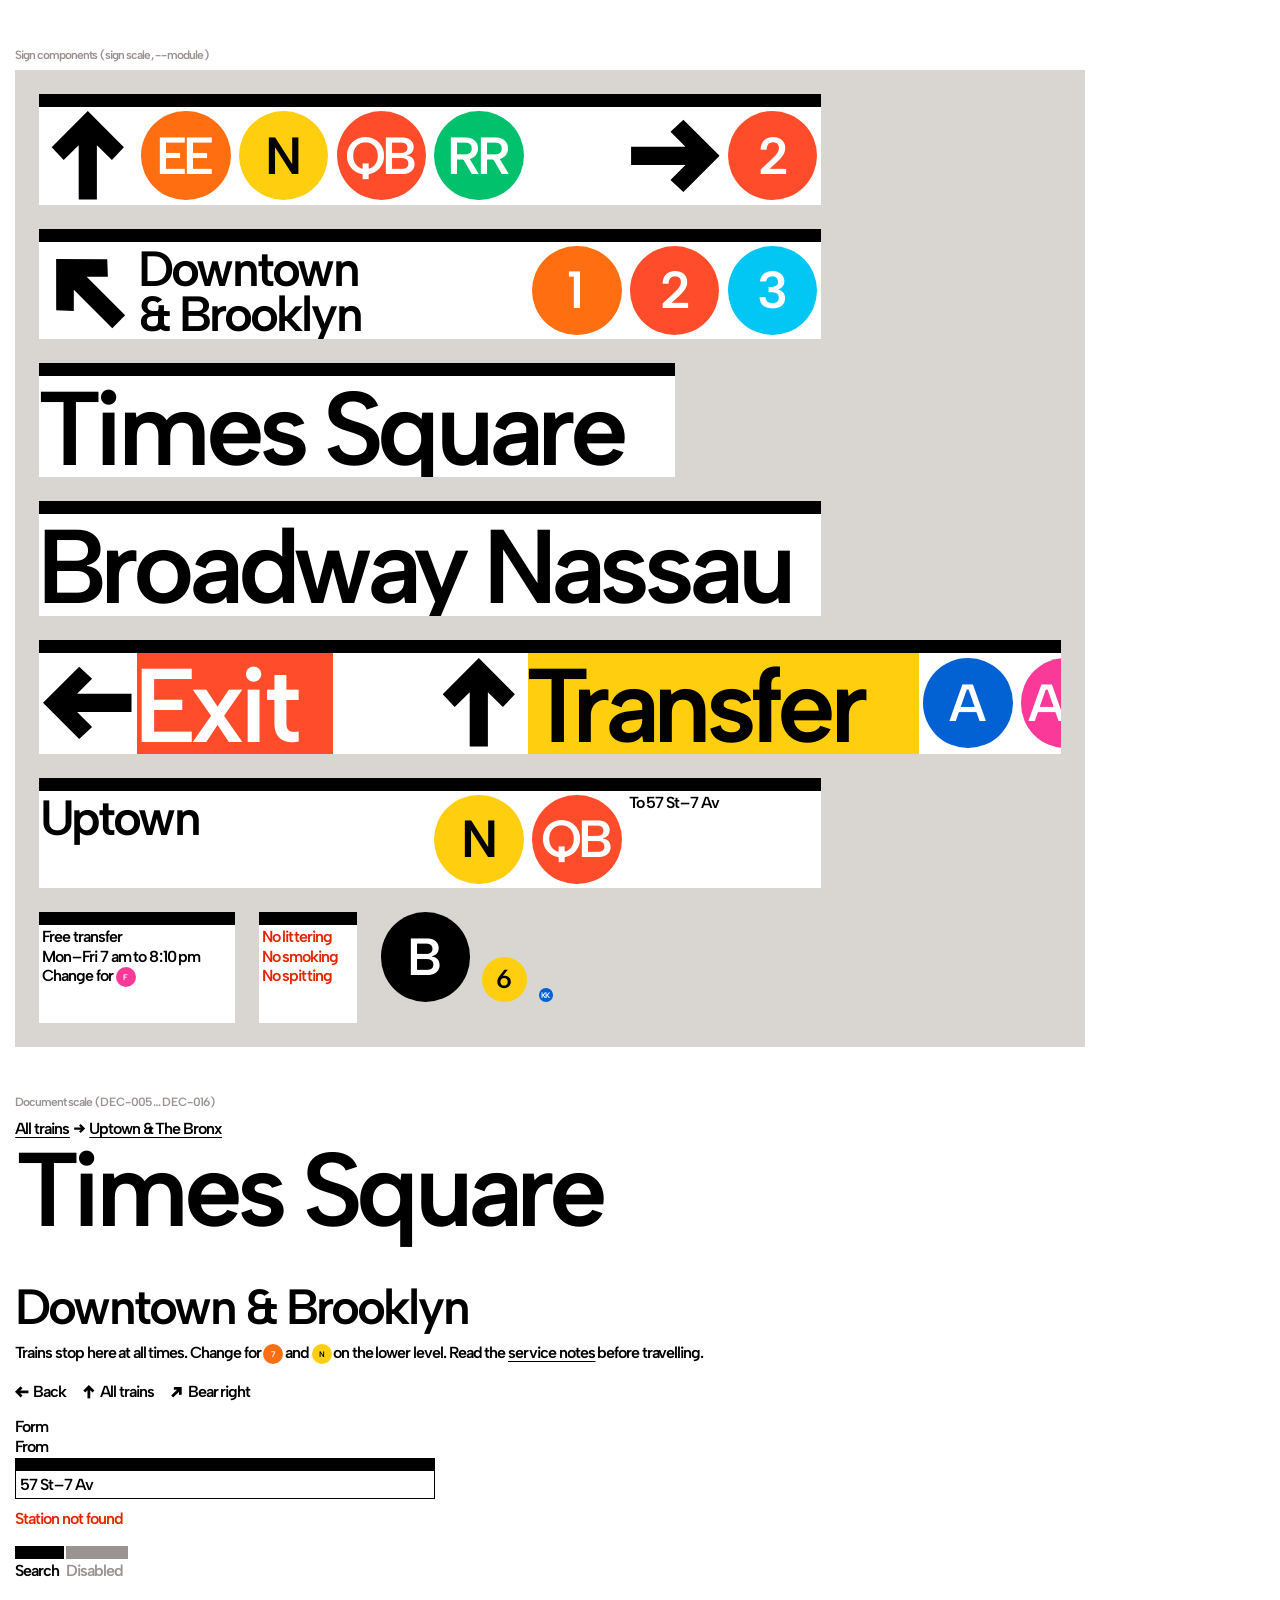
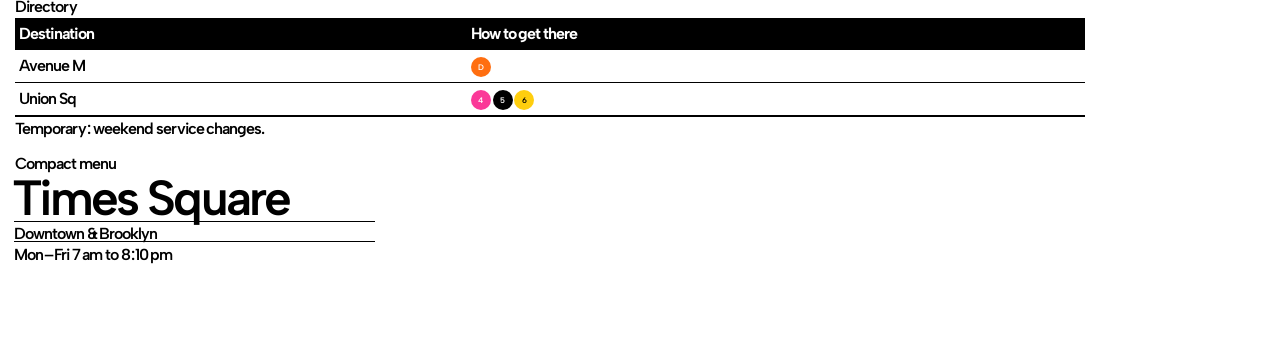
==== commit d8c7636f: "Size ID plates to the name in ½ ft steps (DEC-030) Fixed 4/6/8 ft identification plates either overf" ====
--- a/components.html
+++ b/components.html
@@ -5,6 +5,7 @@
 <meta name="viewport" content="width=device-width, initial-scale=1">
 <title>NYCTA 1970 → Web · component examples</title>
 <link rel="stylesheet" href="css/nycta.css">
+<script src="js/nycta.js" defer></script>
 <script>/* Local preview font (tools/build_fonts.py helvetica). Never ship (DEC-028). file:// and localhost load it by default; ?font=albert shows the shipped font, ?font=helvetica forces the preview. */ (function(){var q=location.search,local=location.protocol==='file:'||/^(localhost|127\.0\.0\.1|\[::1\])$/.test(location.hostname);if(/[?&]font=helvetica\b/.test(q)||(local&&!/[?&]font=albert\b/.test(q)))document.write('<link rel="stylesheet" href="preview/helvetica.css">');})();</script>
 <style>
   /* page scaffolding only (not part of the system) */
--- a/css/nycta.css
+++ b/css/nycta.css
@@ -369,11 +369,9 @@
 .sign-direction .m-auto .t-direction { margin-top: 0; }
 /* Identification: 8×1 (or 4/6) one line, 9in — SIGN-012 | pdf p.66 | [확정] */
 .sign-ident .t-ident { margin-top: 0; }
-/* DEC-022 | pdf p.66 | [설계결정] ID copy cell = auto width ≥ nominal plate, so a name that runs long
-   (Helvetica 'Times Square' ≈ +3% on 6 ft) widens the plate instead of scrolling inside it */
-.sign-ident .m-4 { width: max-content; min-width: calc(var(--module) * 4); }
-.sign-ident .m-6 { width: max-content; min-width: calc(var(--module) * 6); }
-.sign-ident .m-8 { width: max-content; min-width: calc(var(--module) * 8); }
+/* DEC-030 | pdf p.66 | [설계결정] ID plate hugs the name: ½in + name + ½in, rounded up to ½ ft (+½ ft when < 1in room).
+   js/nycta.js sets --plate-w = module × ft; without it the plate is the bare hug width. Height stays 12in. */
+.sign-ident .m { width: var(--plate-w, max-content); min-width: var(--module); }
 /* Exit: white on red, 2×1, 9in type — SIGN-013, COLOR-010 | pdf p.67 | [확정] */
 .m-exit     { background: var(--c-exit-bg); color: var(--c-exit-fg); width: auto; min-width: calc(var(--module) * 2); padding-right: var(--space-margin); }
 /* Transfer: black on yellow, 4×1, 9in type — SIGN-013, COLOR-011 | pdf p.67 | [확정] */
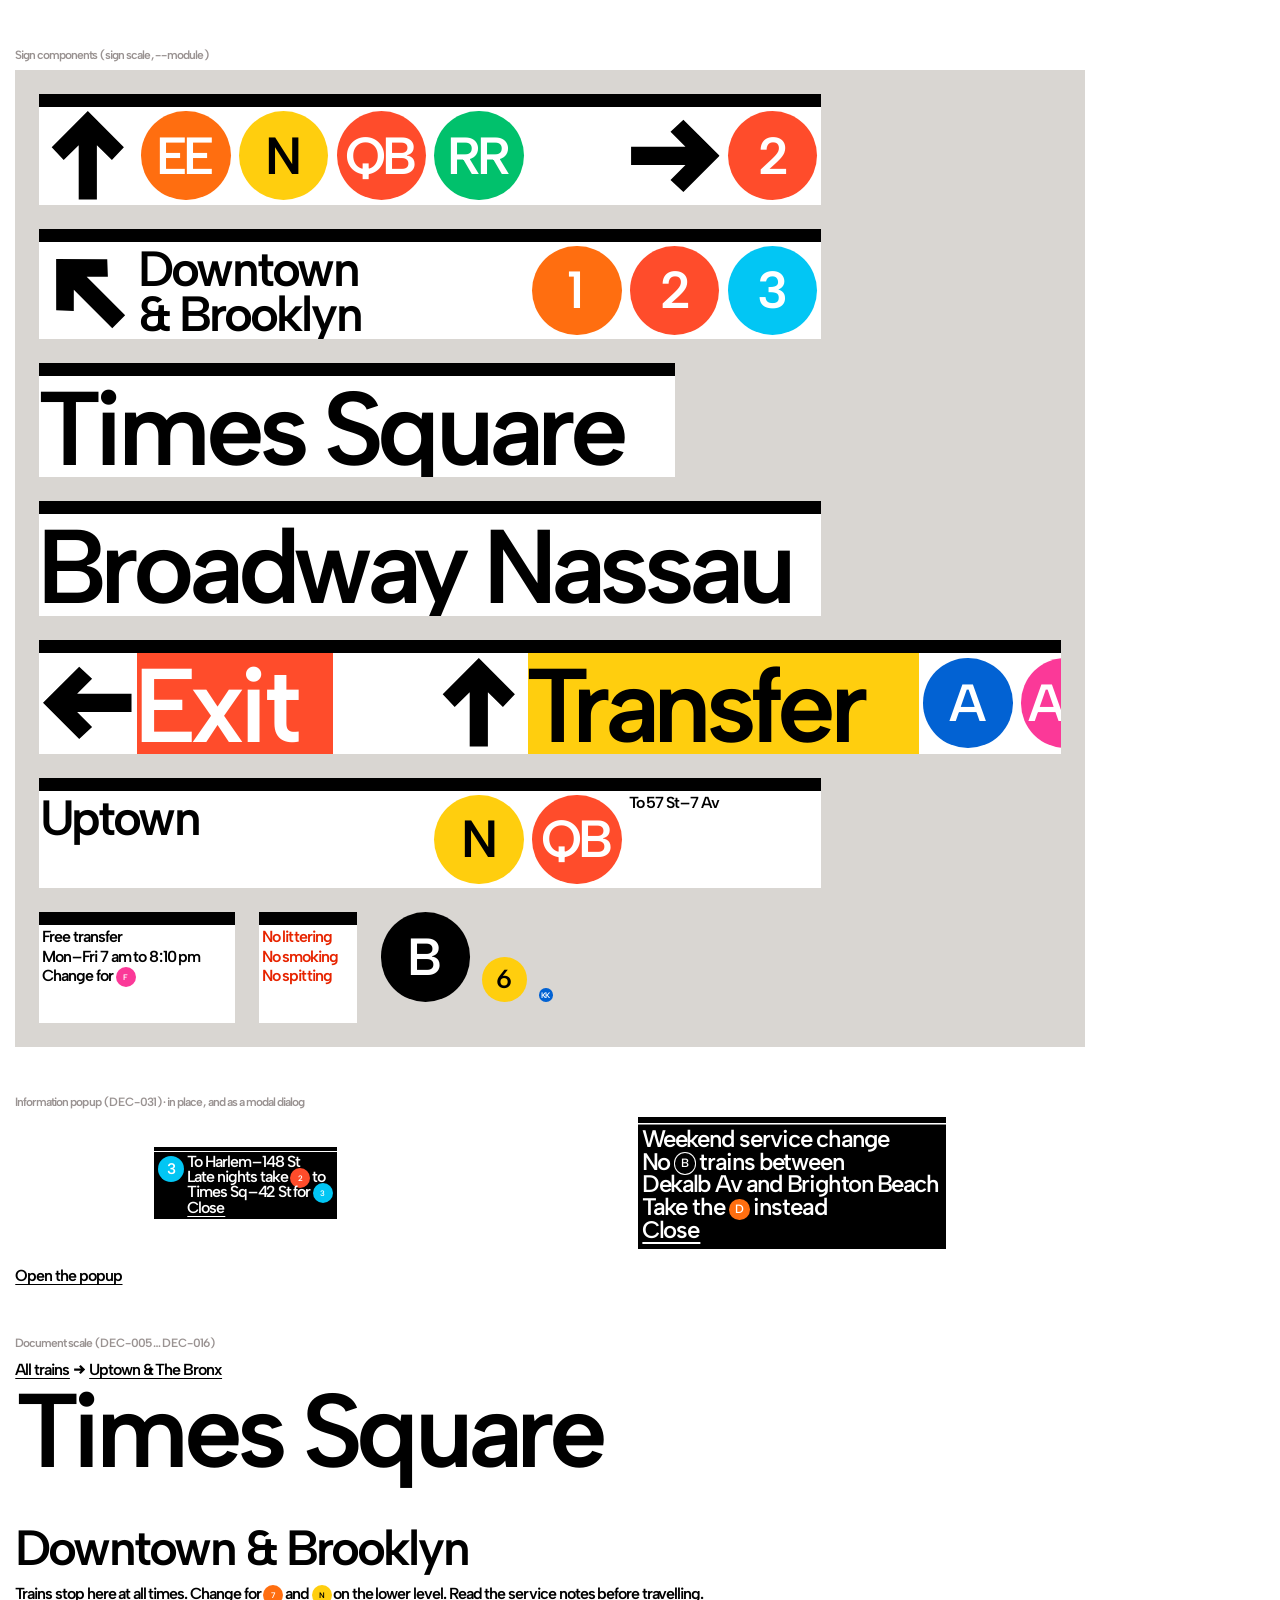
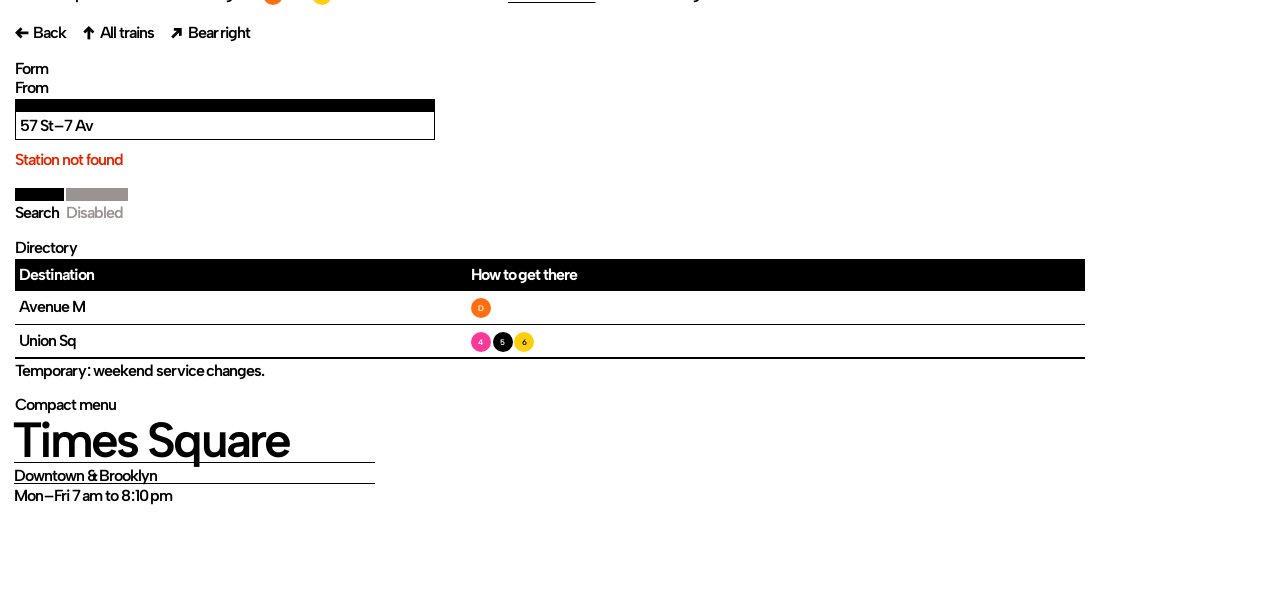
==== commit 7cfbeed0: "Add information popup (reverse plate, Grid 1 copy) (DEC-031) Co-Authored-By: Claude Opus 5.5 <norepl" ====
--- a/components.html
+++ b/components.html
@@ -104,6 +104,45 @@
   </section>
 
   <section class="demo">
+    <p class="cap">Information popup (DEC-031) · in place, and as a modal dialog</p>
+    <div style="display:flex; flex-wrap:wrap; gap:24px; align-items:flex-start">
+<div class="popup" role="dialog" aria-labelledby="pop-a-t">
+  <div class="popup__body">
+    <span class="disc popup__disc" data-line="3" role="img" aria-label="3 train"><span>3</span></span>
+    <div class="popup__text">
+      <p id="pop-a-t">To Harlem–148 St</p>
+      <p>Late nights take <span class="disc disc--inline" data-line="2"><span>2</span></span> to</p>
+      <p>Times Sq–42 St for <span class="disc disc--inline" data-line="3"><span>3</span></span></p>
+      <form method="dialog"><button class="popup__close">Close</button></form>
+    </div>
+  </div>
+</div>
+<div class="popup" role="dialog" style="--popup-fs: 1.5rem" aria-labelledby="pop-b-t">
+  <div class="popup__body">
+    <div class="popup__text">
+      <p id="pop-b-t">Weekend service change</p>
+      <p>No <span class="disc disc--inline" data-line="B"><span>B</span></span> trains between</p>
+      <p>Dekalb Av and Brighton Beach</p>
+      <p>Take the <span class="disc disc--inline" data-line="D"><span>D</span></span> instead</p>
+      <form method="dialog"><button class="popup__close">Close</button></form>
+    </div>
+  </div>
+</div>
+    </div>
+    <p style="margin-top:var(--doc-space-3)"><a href="#" onclick="document.getElementById('pop-m').showModal(); return false;">Open the popup</a></p>
+<dialog class="popup" id="pop-m" aria-labelledby="pop-m-t" autofocus>
+  <div class="popup__body">
+    <span class="disc popup__disc" data-line="3" role="img" aria-label="3 train"><span>3</span></span>
+    <div class="popup__text">
+      <p id="pop-m-t">To Harlem–148 St</p>
+      <p>Late nights take <span class="disc disc--inline" data-line="2"><span>2</span></span> to</p>
+      <p>Times Sq–42 St for <span class="disc disc--inline" data-line="3"><span>3</span></span></p>
+      <form method="dialog"><button class="popup__close">Close</button></form>
+    </div>
+  </div>
+</dialog>
+  </section>
+  <section class="demo">
     <p class="cap">Document scale (DEC-005 … DEC-016)</p>
     <nav aria-label="breadcrumb"><ol class="crumbs">
       <li><a href="#">All trains</a></li>
--- a/css/nycta.css
+++ b/css/nycta.css
@@ -25,7 +25,8 @@
 :root {
   /* --- typeface --- */
   --font-sign: "Albert Sans NYCTA", system-ui, sans-serif; /* DEC-017, DEC-024 | - | [설계결정] substitute for TYPE-001 Standard Medium */
-  --font-weight: 600;                                   /* DEC-017 | - | [설계결정] Medium equivalent (TYPE-002) */
+  --font-weight-light: 600;                             /* DEC-017 | - | [설계결정] Medium equivalent (TYPE-002), dark type on white */
+  --font-weight: var(--font-weight-light);              /* DEC-017, DEC-019 | - | [설계결정] current page weight (dark mode swaps it) */
   --font-weight-dark: 560;                              /* DEC-019 | - | [설계결정] irradiation compensation */
   --cap-em: 0.700;                                      /* DEC-017 | - | [변환] Albert Sans capHeight 700 / UPM 1000 */
   --ls: 0em;                                            /* DEC-024 | pdf p.13 | [변환] spacing now comes from the chart kerning in the font */
@@ -472,3 +473,69 @@
   border-top: var(--doc-rule) solid var(--fg);
   padding: var(--doc-space-1) 0;
 }
+
+/* -------------------------------------------------------------------------
+   12. Component — information popup (DEC-031)
+   Markup: <dialog class="popup"> <div class="popup__body">
+             [<span class="disc popup__disc" data-line="3"><span>3</span></span>]
+             <div class="popup__text"> <p>…</p> <p>… <span class="disc disc--inline">…</span></p>
+               <form method="dialog"><button class="popup__close">Close</button></form> </div>
+           </div></dialog>       (a <div class="popup" role="dialog"> renders the same in place)
+   ------------------------------------------------------------------------- */
+.popup {
+  --p-fs: var(--popup-fs, var(--doc-fs-s));            /* DEC-031 | - | [설계결정] Information tier 1rem; --popup-fs scales the whole popup */
+  --p-in: calc(var(--p-fs) * var(--cap-em) / 1.375);   /* DEC-031, DEC-002 | - | [변환] cap = 1 3/8in */
+  --p-rule: max(1px, calc(var(--p-in) * 0.125));        /* DEC-031, SIGN-023 | pdf p.88 | [변환] 1/8in rule */
+  --font-weight: var(--font-weight-dark);               /* DEC-031, DEC-019 | - | [설계결정] white type → irradiation weight */
+  color: var(--bg);                                     /* DEC-031, SIGN-016 | pdf p.82 | [설계결정] reverse of the page */
+  background:
+    linear-gradient(var(--bg), var(--bg)) 0 calc(var(--p-in) * 0.5) / 100% var(--p-rule) no-repeat, /* DEC-031 | - | [설계결정] rule ½in below the top edge */
+    var(--fg);
+  font-size: var(--p-fs);                               /* DEC-031, TYPE-007 | - | [설계결정] */
+  font-weight: var(--font-weight);
+  line-height: var(--lh-g1);                            /* GRID-007 | pdf p.11 | [변환] */
+  border: 0;
+  margin: auto;                                         /* DEC-031 | - | [설계결정] centred when modal */
+  padding: calc(var(--p-in) * 1.125) calc(var(--p-in) * 0.5) calc(var(--p-in) * (0.5 + 0.235 * 1.375)); /* DEC-031, GRID-003, GRID-011 | - | [설계결정] top ½ + ⅛ + ½in; sides ½in; bottom ½in below the descender guide (0.235 cap) */
+  width: max-content;
+  max-inline-size: min(calc(var(--p-in) * 48), calc(100% - 2 * var(--doc-space-3))); /* DEC-031 | - | [설계결정] ≤ 4 ft */
+  max-block-size: calc(100% - 2 * var(--doc-space-3));
+  overflow: auto;
+  box-shadow: none;
+}
+.popup:not(dialog), dialog.popup[open] { display: block; }
+.popup::backdrop { background: rgb(255 255 255 / 0.8); } /* DEC-031 | - | [설계결정] page colour at 80% */
+.popup__body { display: flex; align-items: flex-start; gap: calc(var(--p-in) * 0.5); } /* GRID-009 | pdf p.11 | [이미지판독] disc → text ½in */
+.disc.popup__disc { --d: calc(var(--p-in) * (1.375 + 1.875)); } /* DEC-031, GRID-010 | - | [설계결정] cap line 1 → baseline 2 = 3 1/4in */
+.popup__text { min-width: 0; }
+.popup__text > * {                                      /* GRID-007, TYPE-012 | pdf p.8,11 | [변환] Grid 1 lines, trimmed to cap line / baseline */
+  --p-trim: calc((var(--trim-k) - var(--lh-g1) / 2) * 1em); /* GRID-003 | - | [변환] same as .trim fallback */
+  font-size: inherit;
+  line-height: var(--lh-g1);
+  margin: var(--p-trim) 0 var(--p-trim) calc(-1 * var(--lsb-comp)); /* DEC-025 | - | [변환] first glyph on the ½in margin */
+}
+.popup__text > * + * { margin-block-start: calc(var(--p-in) * 0.5 + var(--p-trim)); } /* GRID-007 | pdf p.11 | [이미지판독] baseline → next cap line ½in */
+@supports (text-box: trim-both cap alphabetic) {
+  .popup__text > * { --p-trim: 0px; text-box: trim-both cap alphabetic; }
+}
+.popup .popup__close {                                  /* DEC-031, DEC-006 | - | [설계결정] text control styled as a link, not DEC-007 */
+  appearance: none;
+  font: inherit;
+  color: inherit;
+  background: none;
+  border: 0;
+  padding: 0;
+  line-height: inherit;
+  text-decoration: underline;
+  text-decoration-thickness: var(--p-rule);
+  text-underline-offset: 0.18em;
+  cursor: pointer;
+}
+/* black discs on the black field get the dark-mode ring — DEC-019, DEC-031 | - | [설계결정] */
+.popup .disc:is([data-line="5"],[data-line="B"],[data-line="LL"],[data-line="QJ"]) { box-shadow: 0 0 0 1px var(--bg); }
+@media (prefers-color-scheme: dark) {
+  :root:not([data-theme="light"]) .popup { --font-weight: var(--font-weight-light); } /* DEC-031 | - | [설계결정] black type on white */
+  :root:not([data-theme="light"]) .popup::backdrop { background: rgb(0 0 0 / 0.8); }
+}
+:root[data-theme="dark"] .popup { --font-weight: var(--font-weight-light); }
+:root[data-theme="dark"] .popup::backdrop { background: rgb(0 0 0 / 0.8); }
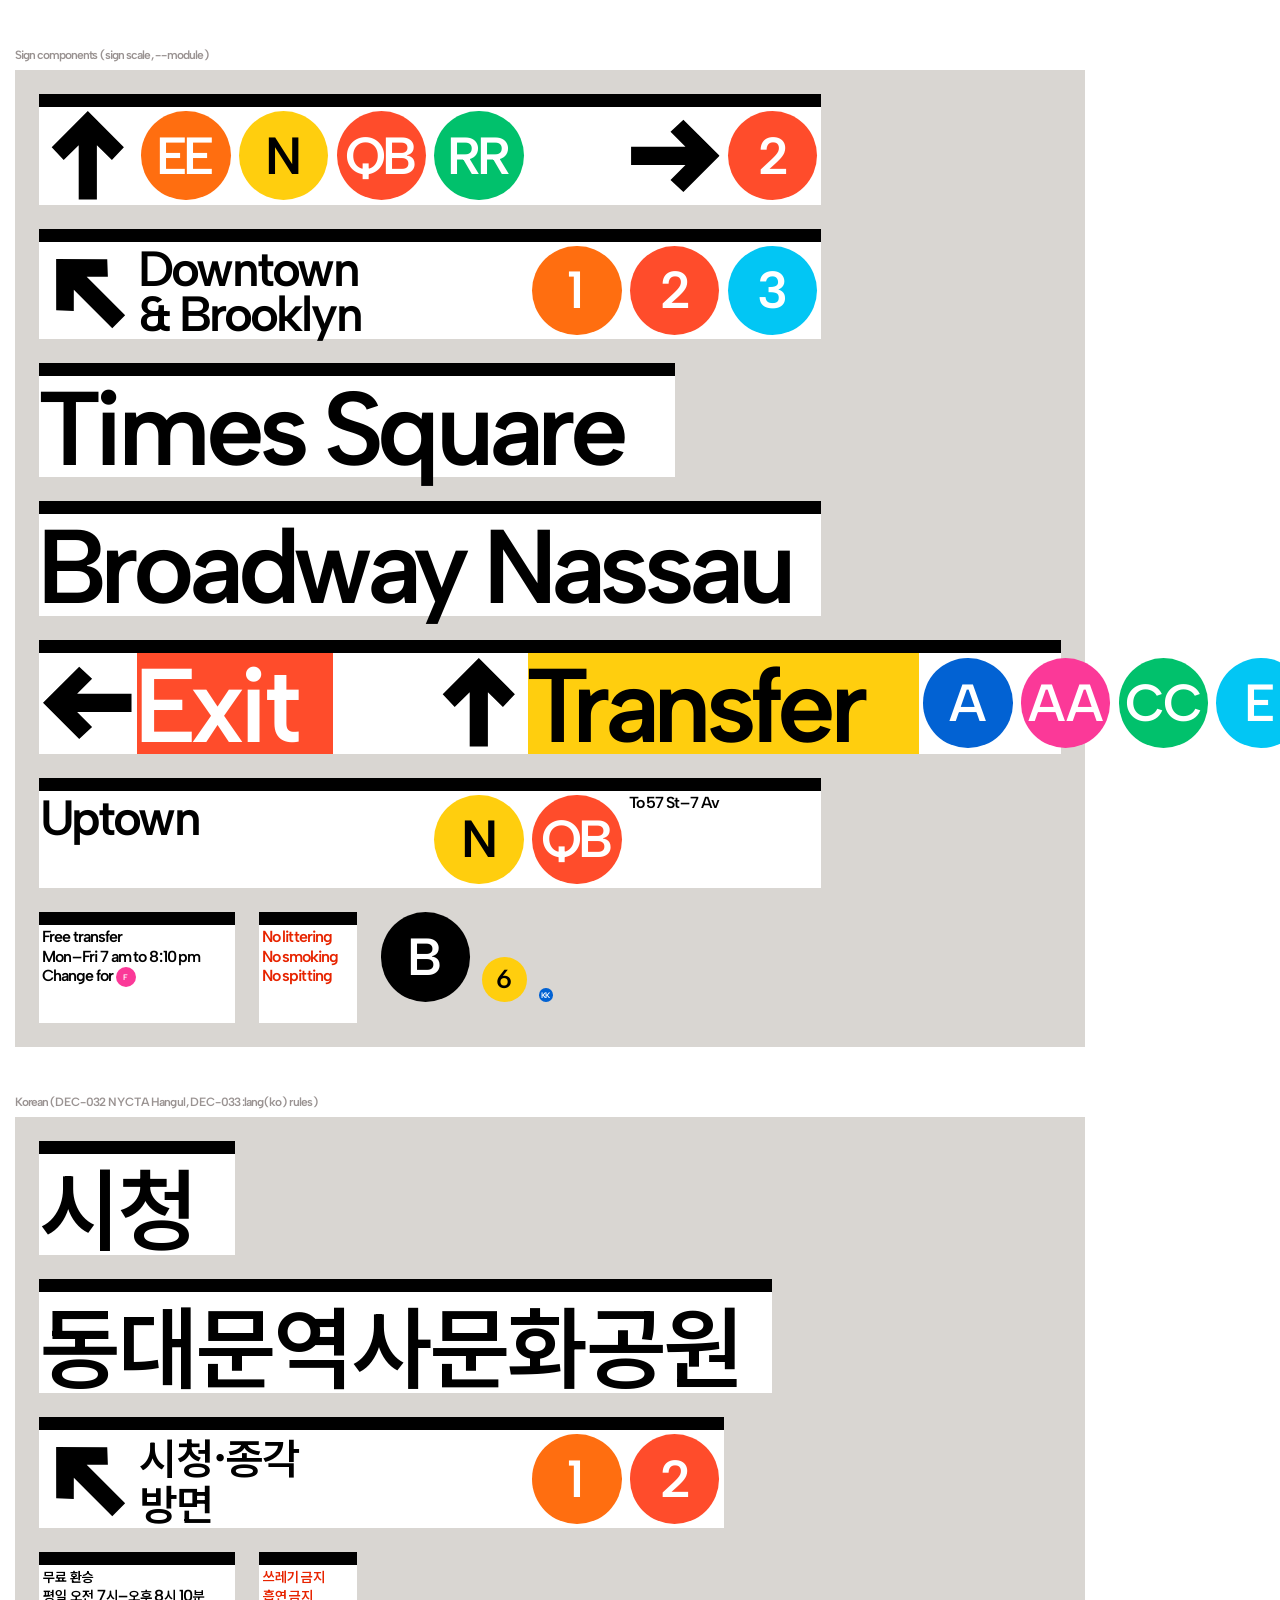
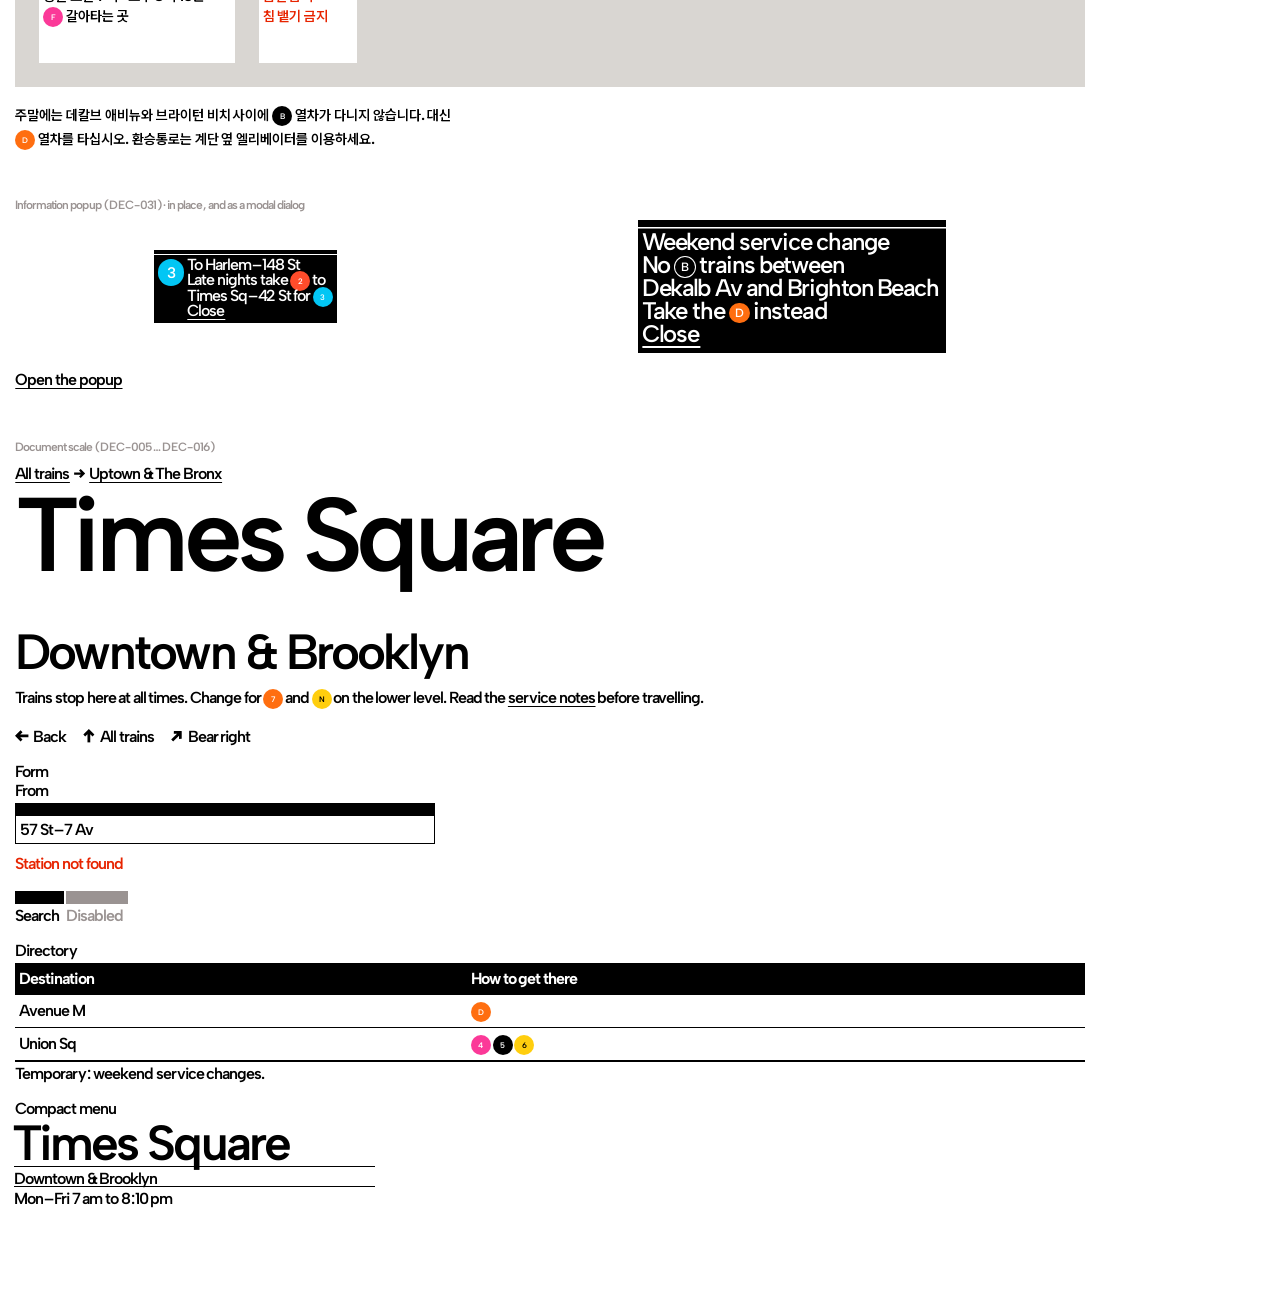
==== commit 38e5ecba: "Add Hangul companion font and Korean text rules (DEC-032/033); stop plates scrolling (DEC-023) - NYC" ====
--- a/components.html
+++ b/components.html
@@ -101,6 +101,35 @@
         </div>
       </div>
     </div>
+  </section>
+
+  <section class="demo" lang="ko">
+    <p class="cap" lang="en">Korean (DEC-032 NYCTA Hangul, DEC-033 :lang(ko) rules)</p>
+    <div class="wall">
+      <div class="plate sign-ident"><div class="m"><p class="t-ident trim">시청</p></div></div>
+      <div class="plate sign-ident"><div class="m"><p class="t-ident trim">동대문역사문화공원</p></div></div>
+      <div class="plate sign-direction">
+        <div class="m m-center"><svg class="arrow" data-dir="up-left"><use href="#arrow"/></svg></div>
+        <div class="m m-4"><p class="t-direction trim">시청·종각<br>방면</p></div>
+        <div class="m m-center"><span class="disc" data-line="1"><span>1</span></span></div>
+        <div class="m m-center"><span class="disc" data-line="2"><span>2</span></span></div>
+      </div>
+      <div style="display:flex; gap:24px; align-items:flex-start">
+        <div class="plate">
+          <div class="m m-2"><div class="stack-g1">
+            <p class="t-info trim">무료 환승</p>
+            <p class="t-info trim">평일 오전 7시–오후 8시 10분</p>
+            <p class="t-info trim"><span class="disc disc--inline" data-line="F"><span>F</span></span> 갈아타는 곳</p>
+          </div></div>
+        </div>
+        <div class="plate">
+          <div class="m m-mandatory"><div class="stack-g1">
+            <p class="t-info trim">쓰레기 금지</p><p class="t-info trim">흡연 금지</p><p class="t-info trim">침 뱉기 금지</p>
+          </div></div>
+        </div>
+      </div>
+    </div>
+    <p style="max-width:28em; margin:16px 0 0">주말에는 데칼브 애비뉴와 브라이턴 비치 사이에 <span class="disc disc--inline" data-line="B"><span>B</span></span> 열차가 다니지 않습니다. 대신 <span class="disc disc--inline" data-line="D"><span>D</span></span> 열차를 타십시오. 환승통로는 계단 옆 엘리베이터를 이용하세요.</p>
   </section>
 
   <section class="demo">
--- a/css/nycta.css
+++ b/css/nycta.css
@@ -18,13 +18,23 @@
   font-style: normal;
   font-display: swap;
 }
+@font-face {
+  font-family: "NYCTA Hangul";
+  src: url("../fonts/nycta-hangul.woff2") format("woff2");
+  font-weight: 100 900;                       /* DEC-032 | - | [설계결정] one static weight (SUIT wght 700); range stops faux bold */
+  /* DEC-032 | - | [변환] SUIT (OFL, renamed) Hangul only: frame = 1.1 cap, top on the cap line, native fixed width − 1 unit.
+     Only syllables SUIT draws (2,668 incl. all KS X 1001); others fall back. */
+  unicode-range: U+3131-318E, U+AC00-D7A3;
+  font-style: normal;
+  font-display: swap;
+}
 
 /* -------------------------------------------------------------------------
    1. Tokens
    ------------------------------------------------------------------------- */
 :root {
   /* --- typeface --- */
-  --font-sign: "Albert Sans NYCTA", system-ui, sans-serif; /* DEC-017, DEC-024 | - | [설계결정] substitute for TYPE-001 Standard Medium */
+  --font-sign: "Albert Sans NYCTA", "NYCTA Hangul", system-ui, sans-serif; /* DEC-017, DEC-024, DEC-032 | - | [설계결정] substitute for TYPE-001 Standard Medium; Hangul companion */
   --font-weight-light: 600;                             /* DEC-017 | - | [설계결정] Medium equivalent (TYPE-002), dark type on white */
   --font-weight: var(--font-weight-light);              /* DEC-017, DEC-019 | - | [설계결정] current page weight (dark mode swaps it) */
   --font-weight-dark: 560;                              /* DEC-019 | - | [설계결정] irradiation compensation */
@@ -32,6 +42,8 @@
   --ls: 0em;                                            /* DEC-024 | pdf p.13 | [변환] spacing now comes from the chart kerning in the font */
   --ws: -0.1485em;                                      /* DEC-018, TYPE-021 | pdf p.62,65 | [변환] word gap = 0.34 cap ink-to-ink (manual samples '& Brooklyn', 'Broadway Nassau') */
   --lsb-comp: 0.064em;                                  /* DEC-025 | pdf p.62,66 | [변환] straight-stem capitals (B D E F H I K L M N P R U): font side bearing − master inset; round letters end up ≈0.02em left (optical overshoot) */
+  --ws-ko: -0.0737em;                                   /* DEC-033, DEC-018 | - | [변환] Hangul word gap ink-to-ink = 0.34 × 1.1 cap */
+  --lsb-comp-ko: 0.0199em;                              /* DEC-033, DEC-025 | - | [변환] median Hangul left side bearing (after −1 unit tracking) */
   --trim-k: 0.35;                                       /* GRID-003 | - | [변환] (ascent+descent)/2 − (ascent − cap) of the web font */
 
   /* --- module (sign scale) --- */
@@ -135,7 +147,15 @@
 *, *::before, *::after { box-sizing: border-box; border-radius: 0; } /* DEC-009 | - | [설계결정] exact rectangles everywhere */
 /* em-based spacing must resolve against each element's own font-size, so it is set on every element
    (an inherited letter-spacing would keep the body's px value) — DEC-018 | - | [변환] */
-* { letter-spacing: var(--ls); word-spacing: var(--ws); }
+* { letter-spacing: var(--ls); word-spacing: var(--ws); --lsb-pull: var(--lsb-comp); }
+/* Korean text — set per element by its own language, so lang="en" inside a Korean page keeps the Latin values */
+:lang(ko) {
+  word-break: keep-all;                                 /* DEC-033 | - | [설계결정] never break inside a Korean word */
+  line-break: strict;                                   /* DEC-033 | - | [설계결정] */
+  word-spacing: var(--ws-ko);                           /* DEC-033, DEC-018 | - | [변환] */
+  --lsb-pull: var(--lsb-comp-ko);                       /* DEC-033, DEC-025 | - | [변환] */
+}
+body:lang(ko) { --lh-body: 1.7; }                       /* DEC-033, DEC-020 | - | [설계결정] long-form Hangul */
 
 html {
   font-family: var(--font-sign);                        /* TYPE-001, DEC-017 */
@@ -187,7 +207,7 @@
 }
 .t-ident, .t-direction, .t-info { line-height: var(--lh); margin: 0; }
 /* first glyph sits on the ½in margin like the masters: pull text left by the font's extra side bearing — DEC-025 */
-.t-ident, .t-direction, .t-info, h1, .h1, h2, .h2, h3, .h3, .compact__title, .compact__item { margin-inline-start: calc(-1 * var(--lsb-comp)); }
+.t-ident, .t-direction, .t-info, h1, .h1, h2, .h2, h3, .h3, .compact__title, .compact__item { margin-inline-start: calc(-1 * var(--lsb-pull)); } /* DEC-025, DEC-033 */
 .t-info--clamp6 { display: -webkit-box; -webkit-box-orient: vertical; -webkit-line-clamp: 6; overflow: hidden; } /* TYPE-012 | pdf p.8 | [확정] */
 
 /* -------------------------------------------------------------------------
@@ -230,7 +250,7 @@
   width: max-content;
   max-width: 100%;
   min-width: 0;
-  overflow-x: auto;                                     /* DEC-023 | - | [설계결정] long plates scroll inside narrow screens */
+  overflow: visible;                                    /* DEC-023 | - | [설계결정] plates never scroll inside; a plate wider than the screen sticks out */
 }
 .m {                                                    /* GRID-012 | pdf p.64 | [확정] 1 ft module cell, field 12in */
   flex: 0 0 auto;
@@ -248,6 +268,7 @@
    names that still exceed a fixed plate (e.g. 'Avenue M' needs ≈4.5 ft) use .m-auto (DEC-022). */
 .m-blank { padding: 0; }                                /* SIGN-004 | pdf p.62 | [확정] blank 1×1 between directions */
 .m-center { display: grid; place-items: center; padding: 0; } /* GRID-016, GRID-017 | pdf p.65 | [이미지판독] disc/arrow centered */
+.m-center { overflow: clip; }                           /* DEC-023 | - | [설계결정] a rotated arrow's box must not spill out; ink stays inside the 11in circle */
 
 .stack-g1 > * + * { margin-top: var(--space-gap-g1); } /* GRID-007 | pdf p.11 | [이미지판독] */
 .stack-g2 > * + * { margin-top: var(--space-gap-g2); } /* GRID-006 | pdf p.10 | [이미지판독] */
@@ -512,7 +533,7 @@
   --p-trim: calc((var(--trim-k) - var(--lh-g1) / 2) * 1em); /* GRID-003 | - | [변환] same as .trim fallback */
   font-size: inherit;
   line-height: var(--lh-g1);
-  margin: var(--p-trim) 0 var(--p-trim) calc(-1 * var(--lsb-comp)); /* DEC-025 | - | [변환] first glyph on the ½in margin */
+  margin: var(--p-trim) 0 var(--p-trim) calc(-1 * var(--lsb-pull)); /* DEC-025, DEC-033 | - | [변환] first glyph on the ½in margin */
 }
 .popup__text > * + * { margin-block-start: calc(var(--p-in) * 0.5 + var(--p-trim)); } /* GRID-007 | pdf p.11 | [이미지판독] baseline → next cap line ½in */
 @supports (text-box: trim-both cap alphabetic) {
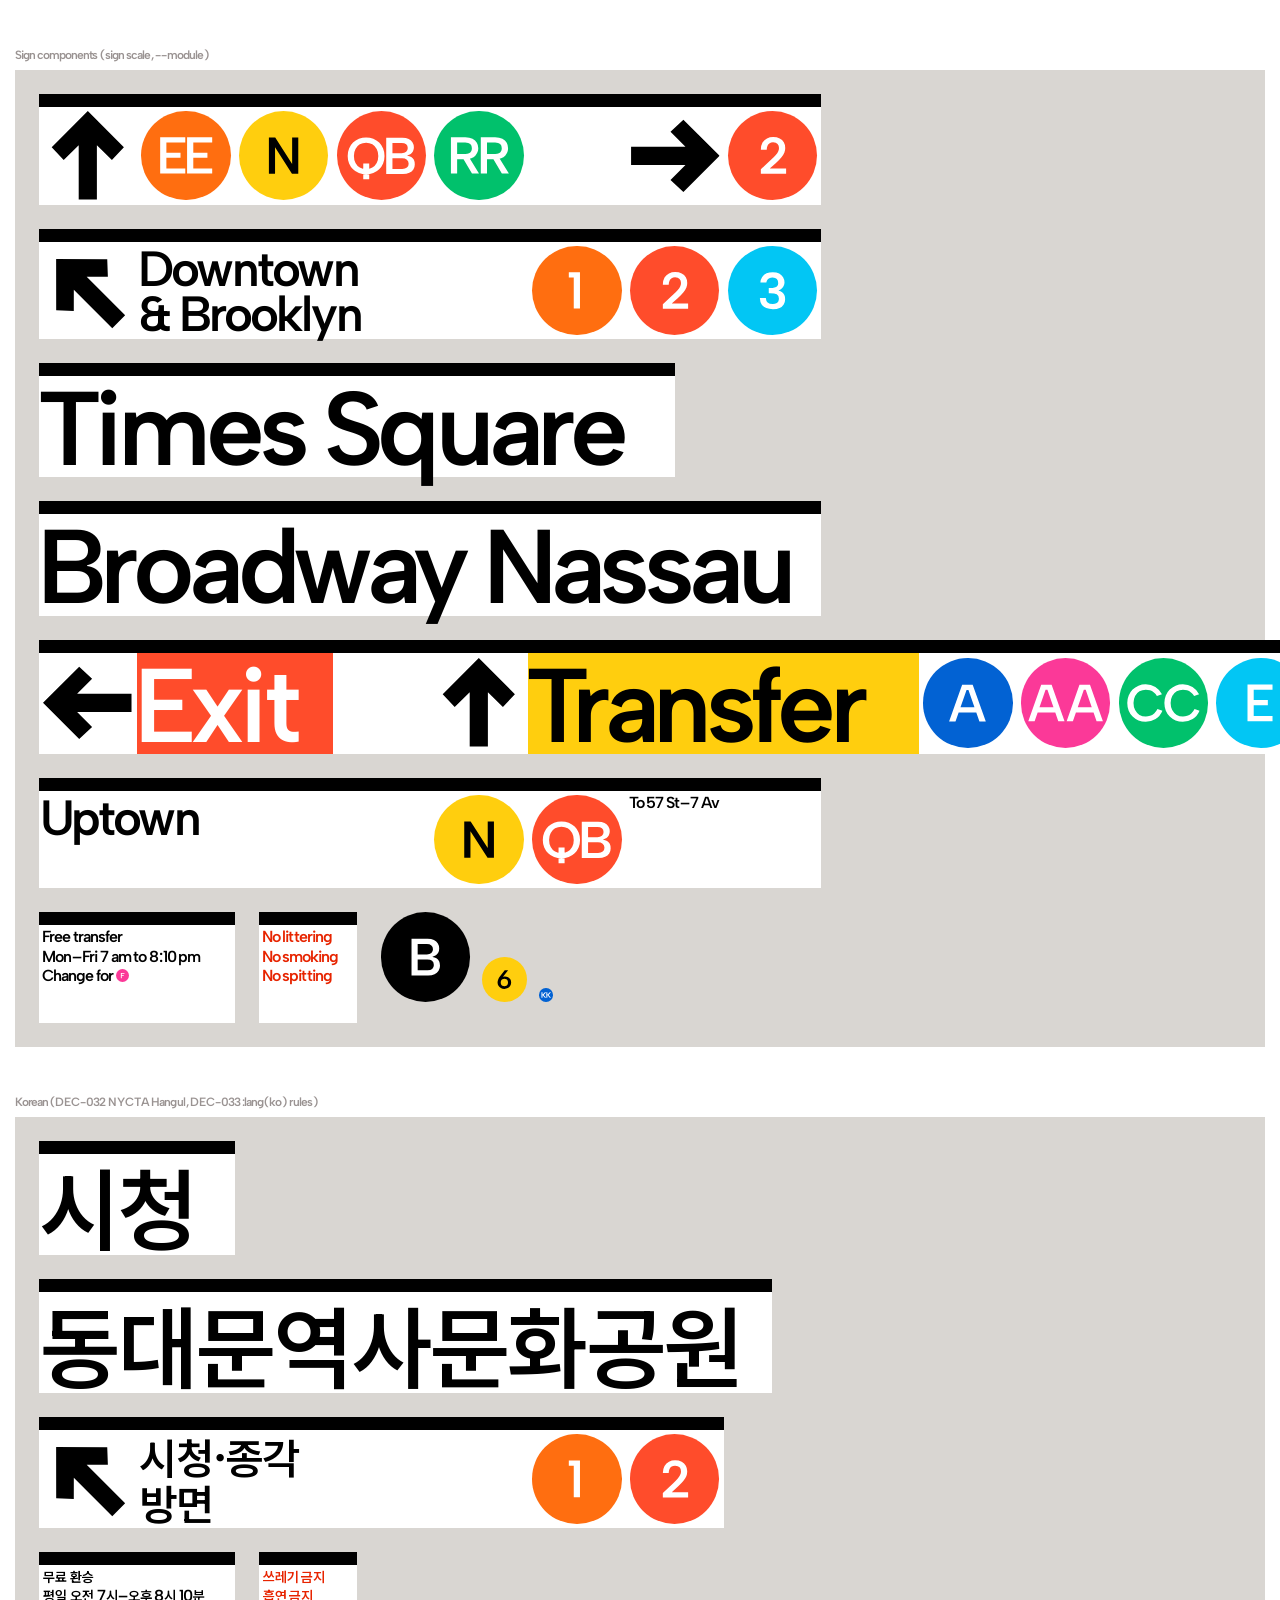
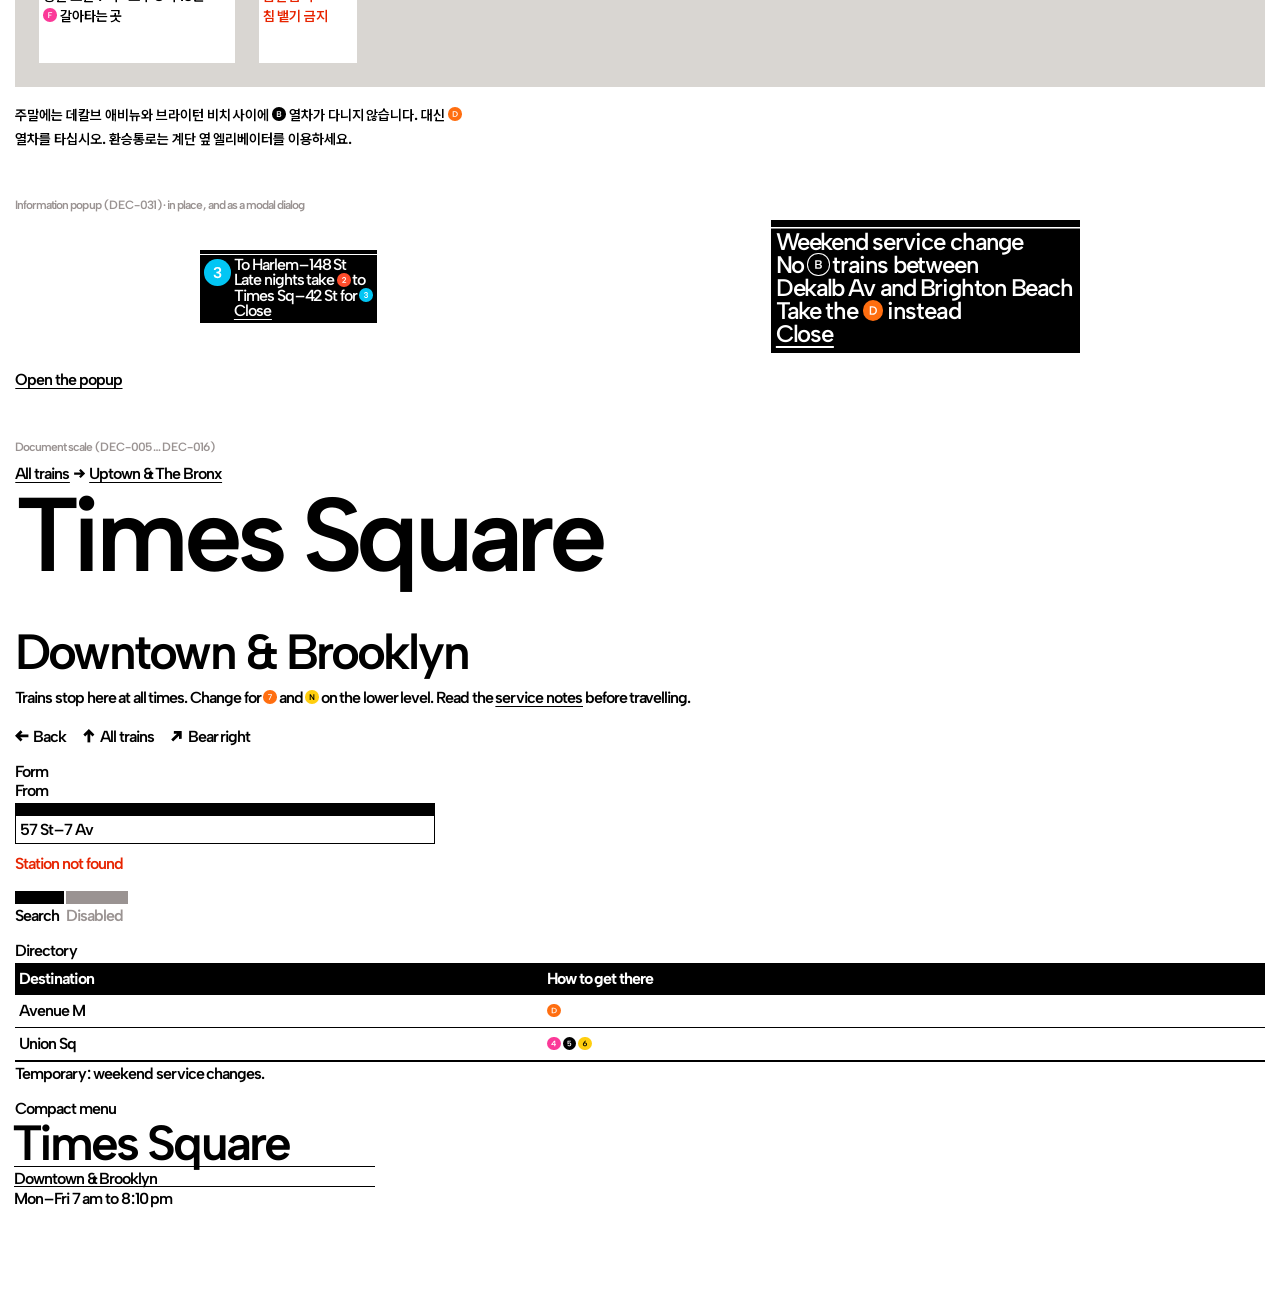
==== commit 96c8af24: "Plates: the whole plate sticks out, not just its cells (DEC-023) .plate had max-width: 100%, so a pl" ====
--- a/components.html
+++ b/components.html
@@ -9,10 +9,11 @@
 <script>/* Local preview font (tools/build_fonts.py helvetica). Never ship (DEC-028). file:// and localhost load it by default; ?font=albert shows the shipped font, ?font=helvetica forces the preview. */ (function(){var q=location.search,local=location.protocol==='file:'||/^(localhost|127\.0\.0\.1|\[::1\])$/.test(location.hostname);if(/[?&]font=helvetica\b/.test(q)||(local&&!/[?&]font=albert\b/.test(q)))document.write('<link rel="stylesheet" href="preview/helvetica.css">');})();</script>
 <style>
   /* page scaffolding only (not part of the system) */
-  main { padding: var(--doc-space-4) var(--doc-space-3); max-width: 1100px; }
+  main { padding: var(--doc-space-4) var(--doc-space-3); max-width: 1400px; }
   .demo { margin: 0 0 var(--doc-space-4); }
   .demo > .cap { font-size: 12px; color: var(--c-grey); margin: 0 0 6px; letter-spacing: 0; }
   .wall { background: #d9d6d2; padding: 24px; display: grid; grid-template-columns: minmax(0,1fr); gap: 24px; justify-items: start; }
+  @media (prefers-color-scheme: dark) { .wall { background: #2a2a2a; } }
 </style>
 </head>
 <body>
--- a/css/nycta.css
+++ b/css/nycta.css
@@ -247,9 +247,8 @@
   border-top: var(--stroke-band) solid var(--fg);       /* GRID-013 | pdf p.64 | [이미지판독] band above the field */
   background: var(--bg);
   color: var(--fg);
-  width: max-content;
-  max-width: 100%;
-  min-width: 0;
+  width: max-content;                                   /* DEC-023 | - | [설계결정] the whole plate (field + band) sticks out when wider than its container; */
+  min-width: 0;                                         /*   no max-width, or the field and band stop at the container while the cells run on */
   overflow: visible;                                    /* DEC-023 | - | [설계결정] plates never scroll inside; a plate wider than the screen sticks out */
 }
 .m {                                                    /* GRID-012 | pdf p.64 | [확정] 1 ft module cell, field 12in */
@@ -264,8 +263,8 @@
 .m-6 { width: calc(var(--module) * 6); }                /* SIGN-012 | pdf p.66 | [확정] */
 .m-8 { width: calc(var(--module) * 8); }                /* GRID-012 | pdf p.64 | [확정] identification 8×1 */
 .m-auto { width: auto; min-width: var(--module); padding-right: var(--space-margin); } /* SIGN-003 | pdf p.62 | [이미지판독] copy width varies */
-/* With chart kerning (DEC-024) 'Times Square' fits 6 ft and 'Broadway Nassau' 8 ft at 9in caps;
-   names that still exceed a fixed plate (e.g. 'Avenue M' needs ≈4.5 ft) use .m-auto (DEC-022). */
+/* Identification plates size themselves to the name in ½ ft steps (DEC-030, .sign-ident below + js/nycta.js);
+   .m-auto is for other copy cells whose width varies (Exit, Transfer). */
 .m-blank { padding: 0; }                                /* SIGN-004 | pdf p.62 | [확정] blank 1×1 between directions */
 .m-center { display: grid; place-items: center; padding: 0; } /* GRID-016, GRID-017 | pdf p.65 | [이미지판독] disc/arrow centered */
 .m-center { overflow: clip; }                           /* DEC-023 | - | [설계결정] a rotated arrow's box must not spill out; ink stays inside the 11in circle */
@@ -294,24 +293,36 @@
   text-align: center;
   white-space: nowrap;
   vertical-align: top;
-}
-.disc > span {                                         /* DISC-007 | pdf p.15–40 | [이미지판독] per-route placement copied from the masters */
-  display: block;
-  letter-spacing: var(--disc-ls, 0em);                  /* master letter gap for two-letter routes */
-  transform: translate(var(--disc-tx, 0em), var(--disc-ty, 0em)); /* master optical offset (not geometric centre) */
+  position: relative;
+}
+/* Glyph = baked outline (DEC-035): the circle is the box's background, the glyph a second layer in the same box,
+   painted in currentColor through a mask, so the two can never drift apart (no text layout, no font rounding).
+   Masked labels keep their text, transparent, for screen readers and copying; other labels fall back to the text. */
+.disc > span { display: block; color: var(--disc-text, inherit); } /* DEC-035 | - | [설계결정] */
+.disc::after {                                          /* DISC-004, DISC-007, DEC-035 | pdf p.15–40 | [변환] glyph layer */
+  content: "";
+  position: absolute;
+  inset: 0;
+  background: currentColor;
+  -webkit-mask: var(--disc-mask, linear-gradient(#0000 0 0)) center / 100% 100% no-repeat;
+  mask: var(--disc-mask, linear-gradient(#0000 0 0)) center / 100% 100% no-repeat;
+  pointer-events: none;
 }
 .disc--m { --d: var(--disc-m); }                        /* DISC-001 | pdf p.14 | [이미지판독] 5½in */
 .disc--s { --d: var(--disc-s); }                        /* DISC-001 | pdf p.14 | [이미지판독] 1 11/16in */
-.disc--inline {                                         /* GRID-008, GRID-010 | pdf p.11 | [이미지판독] beside info text */
+.disc--inline {                                         /* GRID-008, DEC-034 | pdf p.11 | [설계결정] beside text, no minimum size */
   /* D = parent cap × (1 11/16 ÷ 1 3/8); glyph cap = 0.408 D.
      font-size uses parent em: k = 0.408 × 1.6875 / 1.375 = 0.5007  [변환] */
   font-size: calc(1em * var(--disc-glyph) * 1.6875 / 1.375);
-  --d: max(20px, calc(1em * var(--cap-em) / var(--disc-glyph)));   /* own em → D; 20px floor = DEC-021 [설계결정] legibility */
-  /* GRID-010 (disc top = cap line) holds at sign scale; at document scale the 20px floor makes the disc taller,
-     so it is centred on the line and its overhang is cancelled to keep line spacing even — DEC-021 [설계결정] */
-  vertical-align: middle;
-  margin-block: -0.6em;
-}
+  --d: calc(1em * var(--cap-em) / var(--disc-glyph));   /* GRID-008 | pdf p.11 | [변환] own em → D */
+  --disc-mb: 0.3;                                       /* DEC-034 | - | [설계결정] overhang never changes line spacing */
+  margin-block: calc(var(--d) * -1 * var(--disc-mb));
+  /* Centre on the cap height (DEC-034), from geometry only (no font metrics, which the browser rounds):
+     the glyph is out of flow, so the disc's baseline is its bottom margin edge, D × (0.5 − mb) below its centre.
+     Raise = parent cap / 2 − D × (0.5 − mb), parent cap = D × 1.375 / 1.6875  [변환] */
+  vertical-align: calc(var(--d) * (1.375 / 1.6875 / 2 - 0.5 + var(--disc-mb)));
+}
+.disc--inline > span { position: absolute; left: 50%; top: 50%; transform: translate(-50%, -50%); } /* DEC-034 | - | [변환] out of flow → baseline = margin edge */
 
 /* line → color (COLOR-003 | pdf p.15–40 | [확정]; hex DEC-003) */
 .disc[data-line="1"],  .disc[data-line="7"],  .disc[data-line="D"],  .disc[data-line="EE"] { --line: var(--c-orange); }
@@ -323,34 +334,57 @@
 .disc[data-line="CC"], .disc[data-line="GG"], .disc[data-line="RR"], .disc[data-line="SS"] { --line: var(--c-green); }
 .disc[data-line="A"],  .disc[data-line="KK"]  { --line: var(--c-blue); }
 
-/* per-route values — DISC-007 | pdf p.15–40 | [변환] from data/disc_centering.json
-   (ls: Albert ink gap → master ink gap; tx: Albert ink centre → master ink centre; ty: cap block → disc centre) */
-.disc[data-line="1"]    { --disc-ls: 0.0000em; --disc-tx: -0.0313em; --disc-ty: 0.0000em; }
-.disc[data-line="2"]    { --disc-ls: 0.0000em; --disc-tx: 0.0219em; --disc-ty: 0.0035em; }
-.disc[data-line="3"]    { --disc-ls: 0.0000em; --disc-tx: 0.0050em; --disc-ty: 0.0035em; }
-.disc[data-line="4"]    { --disc-ls: 0.0000em; --disc-tx: -0.0347em; --disc-ty: 0.0000em; }
-.disc[data-line="5"]    { --disc-ls: 0.0000em; --disc-tx: -0.0243em; --disc-ty: 0.0000em; }
-.disc[data-line="6"]    { --disc-ls: 0.0000em; --disc-tx: -0.0081em; --disc-ty: 0.0000em; }
-.disc[data-line="7"]    { --disc-ls: 0.0000em; --disc-tx: 0.0034em; --disc-ty: 0.0000em; }
-.disc[data-line="8"]    { --disc-ls: 0.0000em; --disc-tx: -0.0034em; --disc-ty: 0.0035em; }
-.disc[data-line="A"]    { --disc-ls: 0.0000em; --disc-tx: -0.0108em; --disc-ty: 0.0000em; }
-.disc[data-line="AA"]   { --disc-ls: -0.0505em; --disc-tx: -0.0240em; --disc-ty: 0.0000em; }
-.disc[data-line="B"]    { --disc-ls: 0.0000em; --disc-tx: -0.0069em; --disc-ty: 0.0000em; }
-.disc[data-line="CC"]   { --disc-ls: -0.0413em; --disc-tx: -0.0169em; --disc-ty: 0.0035em; }
-.disc[data-line="D"]    { --disc-ls: 0.0000em; --disc-tx: 0.0117em; --disc-ty: 0.0000em; }
-.disc[data-line="E"]    { --disc-ls: 0.0000em; --disc-tx: -0.0284em; --disc-ty: 0.0000em; }
-.disc[data-line="EE"]   { --disc-ls: -0.0494em; --disc-tx: -0.0308em; --disc-ty: 0.0000em; }
-.disc[data-line="F"]    { --disc-ls: 0.0000em; --disc-tx: 0.0038em; --disc-ty: 0.0000em; }
-.disc[data-line="GG"]   { --disc-ls: -0.0212em; --disc-tx: -0.0135em; --disc-ty: 0.0035em; }
-.disc[data-line="HH"]   { --disc-ls: -0.0251em; --disc-tx: -0.0138em; --disc-ty: 0.0000em; }
-.disc[data-line="KK"]   { --disc-ls: -0.0679em; --disc-tx: -0.0358em; --disc-ty: 0.0000em; }
-.disc[data-line="LL"]   { --disc-ls: -0.0559em; --disc-tx: 0.0133em; --disc-ty: 0.0000em; }
-.disc[data-line="M"]    { --disc-ls: 0.0000em; --disc-tx: -0.0029em; --disc-ty: 0.0000em; }
-.disc[data-line="N"]    { --disc-ls: 0.0000em; --disc-tx: 0.0022em; --disc-ty: 0.0000em; }
-.disc[data-line="QB"]   { --disc-ls: -0.0558em; --disc-tx: -0.0270em; --disc-ty: 0.0035em; }
-.disc[data-line="QJ"]   { --disc-ls: -0.0664em; --disc-tx: -0.0373em; --disc-ty: 0.0035em; }
-.disc[data-line="RR"]   { --disc-ls: -0.0606em; --disc-tx: -0.0312em; --disc-ty: 0.0000em; }
-.disc[data-line="SS"]   { --disc-ls: -0.0070em; --disc-tx: -0.0224em; --disc-ty: 0.0035em; }
+/* Per-label glyph outlines — DISC-004, DISC-007, DEC-035 | pdf p.15–40 | [변환] D = 1000, glyph cap 408, ink centre at the
+   master offset (data/disc_masters.json: dx_D, dy_D, two-letter ink gap); labels without a master (0, 9, C, G, R, X …) centred. */
+/* disc glyph masks — generated by tools/build_fonts.py from the shipped font (DEC-035). Do not edit by hand. */
+.disc[data-line="1"]  { --disc-text: #0000; --disc-mask: url("data:image/svg+xml,%3Csvg xmlns='http://www.w3.org/2000/svg' viewBox='0 0 1000 1000'%3E%3Cpath d='M464 353H409V295H533V703H464Z'/%3E%3C/svg%3E"); }
+.disc[data-line="2"]  { --disc-text: #0000; --disc-mask: url("data:image/svg+xml,%3Csvg xmlns='http://www.w3.org/2000/svg' viewBox='0 0 1000 1000'%3E%3Cpath d='M369 655 486 546Q518 516 537 494Q556 473 564 454Q573 436 573 416Q573 388 557 370Q542 352 506 352Q484 352 468 362Q452 372 444 390Q436 409 435 434H369Q370 386 388 355Q407 323 438 308Q469 293 506 293Q550 293 581 309Q611 324 627 352Q643 379 643 415Q643 442 634 466Q624 491 601 519Q579 547 539 583L469 647H653V705H369Z'/%3E%3C/svg%3E"); }
+.disc[data-line="3"]  { --disc-text: #0000; --disc-mask: url("data:image/svg+xml,%3Csvg xmlns='http://www.w3.org/2000/svg' viewBox='0 0 1000 1000'%3E%3Cpath d='M364 410Q366 373 384 347Q403 321 433 307Q464 294 503 294Q546 294 575 310Q604 326 619 352Q635 379 635 410Q635 432 625 450Q616 468 601 480Q586 492 569 498V501Q591 507 608 519Q624 532 633 551Q642 570 642 597Q642 630 626 656Q611 681 580 696Q550 710 505 710Q462 710 430 697Q397 684 378 657Q360 629 358 584H425Q427 617 445 634Q464 651 505 651Q528 651 543 644Q558 637 565 624Q572 610 572 591Q572 554 548 542Q524 530 474 530H458V472H474Q503 472 523 466Q543 461 554 449Q564 438 564 418Q564 391 549 372Q534 353 501 353Q478 353 464 361Q449 369 441 382Q433 395 431 410Z'/%3E%3C/svg%3E"); }
+.disc[data-line="4"]  { --disc-text: #0000; --disc-mask: url("data:image/svg+xml,%3Csvg xmlns='http://www.w3.org/2000/svg' viewBox='0 0 1000 1000'%3E%3Cpath d='M520 615H310V565L505 297H589V557H642V615H589V705H520ZM522 557V368L389 557Z'/%3E%3C/svg%3E"); }
+.disc[data-line="5"]  { --disc-text: #0000; --disc-mask: url("data:image/svg+xml,%3Csvg xmlns='http://www.w3.org/2000/svg' viewBox='0 0 1000 1000'%3E%3Cpath d='M606 293V351H417V459Q429 444 450 434Q471 425 499 425Q536 425 562 438Q588 451 604 471Q620 492 628 516Q635 539 635 560Q635 602 617 634Q600 667 567 686Q534 705 488 705Q444 705 412 690Q381 675 363 649Q344 623 339 589H407Q413 615 434 631Q455 646 488 646Q514 646 531 636Q548 625 556 607Q565 588 565 562Q565 525 545 504Q525 483 488 483Q460 483 441 497Q422 512 414 535H348V293Z'/%3E%3C/svg%3E"); }
+.disc[data-line="6"]  { --disc-text: #0000; --disc-mask: url("data:image/svg+xml,%3Csvg xmlns='http://www.w3.org/2000/svg' viewBox='0 0 1000 1000'%3E%3Cpath d='M498 709Q454 709 420 690Q385 672 366 639Q346 606 346 565Q346 532 360 498Q373 464 401 430L505 297H580L458 451L384 525Q396 483 428 457Q461 431 508 431Q547 431 579 448Q611 465 630 495Q648 526 648 566Q648 607 628 640Q608 672 574 691Q540 709 498 709ZM416 566Q416 592 426 611Q435 630 453 640Q472 650 498 650Q523 650 541 640Q559 630 568 611Q578 592 578 566Q578 540 568 522Q559 503 541 493Q523 483 498 483Q472 483 453 493Q435 503 426 522Q416 540 416 566Z'/%3E%3C/svg%3E"); }
+.disc[data-line="7"]  { --disc-text: #0000; --disc-mask: url("data:image/svg+xml,%3Csvg xmlns='http://www.w3.org/2000/svg' viewBox='0 0 1000 1000'%3E%3Cpath d='M642 295V347L482 703H412L574 353H362V295Z'/%3E%3C/svg%3E"); }
+.disc[data-line="8"]  { --disc-text: #0000; --disc-mask: url("data:image/svg+xml,%3Csvg xmlns='http://www.w3.org/2000/svg' viewBox='0 0 1000 1000'%3E%3Cpath d='M417 489Q391 476 374 454Q357 432 357 399Q357 369 373 345Q388 321 419 307Q450 292 498 292Q545 292 576 307Q607 321 623 345Q638 370 638 399Q638 431 621 454Q604 477 578 489Q611 501 630 527Q649 553 649 589Q649 626 630 652Q610 679 576 694Q542 708 498 708Q454 708 420 694Q386 679 366 652Q347 626 347 589Q347 553 366 527Q385 500 417 489ZM568 407Q568 377 550 363Q532 350 498 350Q465 350 446 363Q427 376 427 407Q427 434 446 451Q465 467 498 467Q530 467 549 451Q568 434 568 407ZM498 519Q474 519 456 526Q437 534 427 549Q417 563 417 587Q417 616 437 633Q458 650 498 650Q537 650 558 633Q579 616 579 587Q579 565 569 549Q559 534 540 527Q522 519 498 519Z'/%3E%3C/svg%3E"); }
+.disc[data-line="A"]  { --disc-text: #0000; --disc-mask: url("data:image/svg+xml,%3Csvg xmlns='http://www.w3.org/2000/svg' viewBox='0 0 1000 1000'%3E%3Cpath d='M505 355H484L361 705H290L435 297H552L698 705H627ZM370 548H607V606H370Z'/%3E%3C/svg%3E"); }
+.disc[data-line="AA"] { --disc-text: #0000; --disc-mask: url("data:image/svg+xml,%3Csvg xmlns='http://www.w3.org/2000/svg' viewBox='0 0 1000 1000'%3E%3Cpath d='M297 354H276L153 704H82L227 296H344L489 704H419ZM161 547H399V605H161ZM727 354H706L583 704H513L657 296H775L920 704H849ZM592 547H830V605H592Z'/%3E%3C/svg%3E"); }
+.disc[data-line="B"]  { --disc-text: #0000; --disc-mask: url("data:image/svg+xml,%3Csvg xmlns='http://www.w3.org/2000/svg' viewBox='0 0 1000 1000'%3E%3Cpath d='M584 413Q584 386 566 371Q548 356 516 356H412V471H516Q548 471 566 456Q584 441 584 413ZM343 706V298H523Q566 298 595 312Q624 327 639 351Q654 375 654 405Q654 432 644 450Q634 469 617 480Q600 491 579 496V500Q604 504 623 515Q642 526 653 546Q663 567 663 597Q663 628 647 653Q631 677 602 692Q572 706 530 706ZM412 648H524Q557 648 575 633Q594 618 594 589Q594 559 574 543Q554 528 521 528H412Z'/%3E%3C/svg%3E"); }
+.disc[data-line="CC"] { --disc-text: #0000; --disc-mask: url("data:image/svg+xml,%3Csvg xmlns='http://www.w3.org/2000/svg' viewBox='0 0 1000 1000'%3E%3Cpath d='M93 501Q93 455 109 417Q125 379 153 351Q181 323 219 308Q257 293 300 293Q360 293 409 321Q457 350 483 404L426 423Q413 397 392 382Q371 366 348 359Q324 352 301 352Q262 352 230 370Q199 389 181 422Q163 456 163 501Q163 546 181 579Q199 613 230 632Q262 650 301 650Q325 650 349 643Q374 635 395 617Q417 599 432 568L488 586Q461 649 411 679Q362 709 300 709Q257 709 219 694Q181 679 153 651Q125 623 109 585Q93 547 93 501ZM510 501Q510 455 526 417Q542 379 570 351Q599 323 636 308Q674 293 717 293Q777 293 826 321Q875 350 900 404L844 423Q830 397 809 382Q788 366 765 359Q741 352 719 352Q679 352 648 370Q616 389 598 422Q580 456 580 501Q580 546 598 579Q616 613 648 632Q679 650 719 650Q742 650 766 643Q791 635 812 617Q834 599 849 568L905 586Q878 649 828 679Q779 709 717 709Q674 709 636 694Q599 679 570 651Q542 623 526 585Q510 547 510 501Z'/%3E%3C/svg%3E"); }
+.disc[data-line="D"]  { --disc-text: #0000; --disc-mask: url("data:image/svg+xml,%3Csvg xmlns='http://www.w3.org/2000/svg' viewBox='0 0 1000 1000'%3E%3Cpath d='M482 295Q548 295 596 320Q644 345 671 392Q697 438 697 501Q697 563 671 609Q644 654 596 678Q548 703 482 703H337V295ZM482 645Q552 645 590 607Q627 569 627 501Q627 432 590 392Q552 353 482 353H406V645Z'/%3E%3C/svg%3E"); }
+.disc[data-line="E"]  { --disc-text: #0000; --disc-mask: url("data:image/svg+xml,%3Csvg xmlns='http://www.w3.org/2000/svg' viewBox='0 0 1000 1000'%3E%3Cpath d='M628 353H419V468H576V525H419V645H628V703H350V295H628Z'/%3E%3C/svg%3E"); }
+.disc[data-line="EE"] { --disc-text: #0000; --disc-mask: url("data:image/svg+xml,%3Csvg xmlns='http://www.w3.org/2000/svg' viewBox='0 0 1000 1000'%3E%3Cpath d='M492 353H282V468H439V525H282V645H492V703H213V295H492ZM791 353H581V468H738V525H581V645H791V703H512V295H791Z'/%3E%3C/svg%3E"); }
+.disc[data-line="F"]  { --disc-text: #0000; --disc-mask: url("data:image/svg+xml,%3Csvg xmlns='http://www.w3.org/2000/svg' viewBox='0 0 1000 1000'%3E%3Cpath d='M374 306H652V364H443V479H600V536H443V714H374Z'/%3E%3C/svg%3E"); }
+.disc[data-line="GG"] { --disc-text: #0000; --disc-mask: url("data:image/svg+xml,%3Csvg xmlns='http://www.w3.org/2000/svg' viewBox='0 0 1000 1000'%3E%3Cpath d='M408 425Q386 386 354 370Q323 353 287 353Q249 353 217 372Q186 391 167 424Q149 458 149 502Q149 546 167 580Q185 613 216 632Q247 651 286 651Q313 651 337 642Q361 633 379 616Q397 599 408 578V537H290V480H477V582Q463 618 435 647Q407 676 369 693Q331 710 285 710Q242 710 204 695Q167 680 138 652Q110 624 94 586Q78 548 78 502Q78 457 94 418Q110 380 138 352Q167 324 204 309Q242 294 285 294Q324 294 360 307Q396 319 425 344Q453 368 469 403ZM844 425Q823 386 791 370Q759 353 724 353Q685 353 654 372Q622 391 604 424Q585 458 585 502Q585 546 603 580Q621 613 652 632Q684 651 722 651Q749 651 773 642Q797 633 815 616Q834 599 844 578V537H727V480H914V582Q900 618 872 647Q844 676 806 693Q768 710 722 710Q679 710 641 695Q603 680 575 652Q547 624 531 586Q515 548 515 502Q515 457 531 418Q547 380 575 352Q603 324 641 309Q678 294 722 294Q761 294 797 307Q833 319 861 344Q890 368 905 403Z'/%3E%3C/svg%3E"); }
+.disc[data-line="HH"] { --disc-text: #0000; --disc-mask: url("data:image/svg+xml,%3Csvg xmlns='http://www.w3.org/2000/svg' viewBox='0 0 1000 1000'%3E%3Cpath d='M151 293H220V466H412V293H482V701H412V523H220V701H151ZM516 293H586V466H778V293H847V701H778V523H586V701H516Z'/%3E%3C/svg%3E"); }
+.disc[data-line="KK"] { --disc-text: #0000; --disc-mask: url("data:image/svg+xml,%3Csvg xmlns='http://www.w3.org/2000/svg' viewBox='0 0 1000 1000'%3E%3Cpath d='M178 295H247V468H269L420 295H506L332 496L509 703H420L268 525H247V703H178ZM525 295H594V468H616L767 295H853L678 496L856 703H766L615 525H594V703H525Z'/%3E%3C/svg%3E"); }
+.disc[data-line="LL"] { --disc-text: #0000; --disc-mask: url("data:image/svg+xml,%3Csvg xmlns='http://www.w3.org/2000/svg' viewBox='0 0 1000 1000'%3E%3Cpath d='M342 295V645H525V703H273V295ZM620 295V645H803V703H551V295Z'/%3E%3C/svg%3E"); }
+.disc[data-line="M"]  { --disc-text: #0000; --disc-mask: url("data:image/svg+xml,%3Csvg xmlns='http://www.w3.org/2000/svg' viewBox='0 0 1000 1000'%3E%3Cpath d='M352 703H283V295H360L498 612L636 295H713V703H644V427L524 703H472L352 427Z'/%3E%3C/svg%3E"); }
+.disc[data-line="N"]  { --disc-text: #0000; --disc-mask: url("data:image/svg+xml,%3Csvg xmlns='http://www.w3.org/2000/svg' viewBox='0 0 1000 1000'%3E%3Cpath d='M666 298V706H595L405 407V706H336V298H407L597 596V298Z'/%3E%3C/svg%3E"); }
+.disc[data-line="QB"] { --disc-text: #0000; --disc-mask: url("data:image/svg+xml,%3Csvg xmlns='http://www.w3.org/2000/svg' viewBox='0 0 1000 1000'%3E%3Cpath d='M295 591H362V767H295ZM327 713Q284 713 246 698Q208 683 180 655Q152 627 136 589Q120 551 120 505Q120 459 136 421Q152 383 180 355Q208 327 246 312Q284 297 327 297Q370 297 408 312Q445 327 474 355Q502 383 518 421Q534 459 534 505Q534 551 518 589Q502 627 474 655Q445 683 408 698Q370 713 327 713ZM327 654Q367 654 397 636Q428 617 446 584Q464 551 464 505Q464 459 446 426Q428 393 397 374Q367 356 327 356Q287 356 256 374Q225 393 208 426Q190 459 190 505Q190 550 208 584Q226 618 256 636Q287 654 327 654ZM795 416Q795 389 777 374Q759 359 727 359H623V474H727Q759 474 777 459Q795 444 795 416ZM553 709V301H734Q777 301 806 316Q835 330 849 354Q864 378 864 408Q864 435 854 453Q844 472 828 483Q811 494 790 499V503Q815 507 834 518Q853 529 864 549Q874 570 874 600Q874 631 858 656Q842 681 812 695Q783 709 741 709ZM623 651H734Q767 651 786 636Q805 621 805 592Q805 562 785 547Q765 531 732 531H623Z'/%3E%3C/svg%3E"); }
+.disc[data-line="QJ"] { --disc-text: #0000; --disc-mask: url("data:image/svg+xml,%3Csvg xmlns='http://www.w3.org/2000/svg' viewBox='0 0 1000 1000'%3E%3Cpath d='M332 592H399V768H332ZM364 714Q321 714 283 699Q246 684 217 656Q189 628 173 590Q157 552 157 506Q157 460 173 422Q189 384 217 356Q246 328 283 313Q321 298 364 298Q407 298 445 313Q483 328 511 356Q539 384 555 422Q571 460 571 506Q571 552 555 590Q539 628 511 656Q483 684 445 699Q407 714 364 714ZM364 655Q404 655 435 637Q466 618 483 585Q501 552 501 506Q501 460 483 427Q466 394 435 375Q404 357 364 357Q324 357 294 375Q263 394 245 427Q227 460 227 506Q227 551 245 585Q263 619 294 637Q324 655 364 655ZM750 302H819V592Q819 630 803 657Q787 684 759 699Q731 714 696 714Q653 714 623 693Q594 672 582 634L641 615Q645 628 653 637Q660 646 671 651Q682 657 696 657Q713 657 725 648Q737 640 743 626Q750 613 750 596Z'/%3E%3C/svg%3E"); }
+.disc[data-line="RR"] { --disc-text: #0000; --disc-mask: url("data:image/svg+xml,%3Csvg xmlns='http://www.w3.org/2000/svg' viewBox='0 0 1000 1000'%3E%3Cpath d='M421 418Q421 388 403 370Q385 353 347 353H257V484H347Q373 484 389 476Q405 468 413 453Q421 438 421 418ZM348 295Q396 295 428 312Q460 328 476 357Q492 385 492 418Q492 440 484 462Q476 483 459 502Q442 520 415 531Q387 541 348 541H257V703H188V295ZM389 519 500 703H422L315 519ZM753 418Q753 388 735 370Q717 353 679 353H589V484H679Q705 484 721 476Q737 468 745 453Q753 438 753 418ZM679 295Q728 295 760 312Q792 328 808 357Q823 385 823 418Q823 440 816 462Q808 483 791 502Q774 520 746 531Q719 541 679 541H589V703H520V295ZM720 519 832 703H754L647 519Z'/%3E%3C/svg%3E"); }
+.disc[data-line="SS"] { --disc-text: #0000; --disc-mask: url("data:image/svg+xml,%3Csvg xmlns='http://www.w3.org/2000/svg' viewBox='0 0 1000 1000'%3E%3Cpath d='M243 593Q246 610 256 623Q267 635 284 643Q301 651 325 651Q362 651 380 634Q397 617 397 593Q397 574 386 561Q375 548 355 539Q334 530 308 522Q284 515 262 507Q240 499 222 487Q204 475 194 456Q183 437 184 409Q184 372 201 346Q219 320 250 306Q282 293 323 293Q357 293 385 302Q412 312 431 330Q451 349 460 376L396 397Q393 384 382 374Q372 364 356 358Q341 352 323 351Q304 351 288 357Q272 363 263 375Q254 387 254 403Q254 421 264 431Q274 442 292 448Q309 455 330 462Q355 469 379 478Q403 487 423 501Q443 514 455 535Q468 556 468 588Q468 622 452 649Q437 676 405 693Q374 709 327 709Q289 709 258 698Q227 686 206 665Q186 644 179 615ZM574 593Q577 610 588 623Q598 635 615 643Q632 651 656 651Q693 651 711 634Q729 617 729 593Q729 574 717 561Q706 548 686 539Q665 530 639 522Q615 515 593 507Q571 499 553 487Q535 475 525 456Q515 437 515 409Q515 372 532 346Q550 320 581 306Q613 293 654 293Q688 293 716 302Q743 312 763 330Q782 349 791 376L728 397Q724 384 714 374Q703 364 688 358Q672 352 654 351Q635 351 619 357Q603 363 594 375Q585 387 585 403Q585 421 595 431Q606 442 623 448Q640 455 661 462Q686 469 710 478Q734 487 754 501Q774 514 787 535Q799 556 799 588Q799 622 783 649Q768 676 736 693Q705 709 658 709Q620 709 589 698Q558 686 537 665Q517 644 510 615Z'/%3E%3C/svg%3E"); }
+.disc[data-line="0"]  { --disc-text: #0000; --disc-mask: url("data:image/svg+xml,%3Csvg xmlns='http://www.w3.org/2000/svg' viewBox='0 0 1000 1000'%3E%3Cpath d='M347 502Q347 456 355 418Q362 380 379 352Q396 325 426 309Q456 294 500 294Q545 294 574 309Q604 325 621 352Q638 380 645 418Q653 456 653 502Q653 548 645 587Q638 625 621 653Q604 680 574 695Q545 710 500 710Q456 710 426 695Q396 680 379 653Q362 625 355 587Q347 548 347 502ZM582 502Q582 473 580 446Q578 419 570 398Q562 377 545 365Q529 353 500 353Q471 353 455 365Q438 377 430 398Q422 419 420 446Q418 473 418 502Q418 533 420 560Q422 587 430 607Q438 628 455 640Q471 651 500 651Q529 651 545 640Q562 628 570 607Q578 587 580 560Q582 533 582 502Z'/%3E%3C/svg%3E"); }
+.disc[data-line="9"]  { --disc-text: #0000; --disc-mask: url("data:image/svg+xml,%3Csvg xmlns='http://www.w3.org/2000/svg' viewBox='0 0 1000 1000'%3E%3Cpath d='M499 294Q543 294 577 313Q611 331 631 364Q651 397 651 438Q651 471 637 505Q624 539 596 573L492 706H417L539 553L613 478Q601 520 568 546Q535 572 489 572Q449 572 417 555Q386 538 367 508Q349 477 349 437Q349 395 369 363Q389 331 423 313Q457 294 499 294ZM581 437Q581 411 571 392Q561 373 543 363Q525 353 499 353Q473 353 456 363Q438 373 429 392Q419 411 419 437Q419 462 429 481Q438 500 456 510Q473 520 499 520Q525 520 543 510Q561 500 571 481Q581 462 581 437Z'/%3E%3C/svg%3E"); }
+.disc[data-line="C"]  { --disc-text: #0000; --disc-mask: url("data:image/svg+xml,%3Csvg xmlns='http://www.w3.org/2000/svg' viewBox='0 0 1000 1000'%3E%3Cpath d='M303 502Q303 456 319 418Q335 380 363 352Q391 324 429 309Q466 294 509 294Q570 294 618 322Q667 351 692 405L636 424Q622 398 602 383Q581 367 557 360Q534 353 511 353Q471 353 440 371Q409 390 391 423Q373 457 373 502Q373 547 391 580Q409 614 440 633Q471 651 511 651Q534 651 559 644Q583 636 605 618Q626 600 641 569L697 587Q670 650 621 680Q571 710 509 710Q466 710 429 695Q391 680 363 652Q335 624 319 586Q303 548 303 502Z'/%3E%3C/svg%3E"); }
+.disc[data-line="G"]  { --disc-text: #0000; --disc-mask: url("data:image/svg+xml,%3Csvg xmlns='http://www.w3.org/2000/svg' viewBox='0 0 1000 1000'%3E%3Cpath d='M630 425Q608 386 577 370Q545 353 509 353Q471 353 439 372Q408 391 389 424Q371 458 371 502Q371 546 389 580Q407 613 438 632Q469 651 508 651Q535 651 559 642Q583 633 601 616Q619 599 630 578V537H513V480H699V582Q685 618 658 647Q630 676 592 693Q553 710 508 710Q464 710 427 695Q389 680 361 652Q332 624 317 586Q301 548 301 502Q301 457 317 418Q332 380 361 352Q389 324 427 309Q464 294 508 294Q547 294 583 307Q619 319 647 344Q676 368 691 403Z'/%3E%3C/svg%3E"); }
+.disc[data-line="H"]  { --disc-text: #0000; --disc-mask: url("data:image/svg+xml,%3Csvg xmlns='http://www.w3.org/2000/svg' viewBox='0 0 1000 1000'%3E%3Cpath d='M335 296H404V469H596V296H665V704H596V526H404V704H335Z'/%3E%3C/svg%3E"); }
+.disc[data-line="I"]  { --disc-text: #0000; --disc-mask: url("data:image/svg+xml,%3Csvg xmlns='http://www.w3.org/2000/svg' viewBox='0 0 1000 1000'%3E%3Cpath d='M465 296H535V704H465Z'/%3E%3C/svg%3E"); }
+.disc[data-line="J"]  { --disc-text: #0000; --disc-mask: url("data:image/svg+xml,%3Csvg xmlns='http://www.w3.org/2000/svg' viewBox='0 0 1000 1000'%3E%3Cpath d='M549 296H618V586Q618 624 602 651Q586 678 559 693Q531 708 495 708Q452 708 423 687Q393 666 382 628L441 609Q445 622 452 631Q459 640 470 645Q481 650 495 650Q512 650 524 642Q536 634 543 620Q549 607 549 590Z'/%3E%3C/svg%3E"); }
+.disc[data-line="K"]  { --disc-text: #0000; --disc-mask: url("data:image/svg+xml,%3Csvg xmlns='http://www.w3.org/2000/svg' viewBox='0 0 1000 1000'%3E%3Cpath d='M334 296H403V469H425L577 296H663L488 497L666 704H576L425 526H403V704H334Z'/%3E%3C/svg%3E"); }
+.disc[data-line="L"]  { --disc-text: #0000; --disc-mask: url("data:image/svg+xml,%3Csvg xmlns='http://www.w3.org/2000/svg' viewBox='0 0 1000 1000'%3E%3Cpath d='M443 296V646H626V704H374V296Z'/%3E%3C/svg%3E"); }
+.disc[data-line="O"]  { --disc-text: #0000; --disc-mask: url("data:image/svg+xml,%3Csvg xmlns='http://www.w3.org/2000/svg' viewBox='0 0 1000 1000'%3E%3Cpath d='M500 710Q457 710 419 695Q381 680 353 652Q325 624 309 586Q293 548 293 502Q293 456 309 418Q325 380 353 352Q381 324 419 309Q457 294 500 294Q543 294 581 309Q618 324 647 352Q675 380 691 418Q707 456 707 502Q707 548 691 586Q675 624 647 652Q618 680 581 695Q543 710 500 710ZM500 651Q540 651 571 633Q601 614 619 581Q637 548 637 502Q637 456 619 423Q601 390 571 371Q540 353 500 353Q460 353 429 371Q399 390 381 423Q363 456 363 502Q363 547 381 581Q399 615 430 633Q460 651 500 651Z'/%3E%3C/svg%3E"); }
+.disc[data-line="P"]  { --disc-text: #0000; --disc-mask: url("data:image/svg+xml,%3Csvg xmlns='http://www.w3.org/2000/svg' viewBox='0 0 1000 1000'%3E%3Cpath d='M507 485Q533 485 549 477Q566 469 574 454Q582 439 582 419Q582 388 564 371Q546 354 507 354H417V485ZM652 419Q652 441 644 463Q636 484 619 503Q602 521 575 532Q547 542 508 542H417V704H348V296H508Q556 296 588 313Q620 329 636 358Q652 386 652 419Z'/%3E%3C/svg%3E"); }
+.disc[data-line="Q"]  { --disc-text: #0000; --disc-mask: url("data:image/svg+xml,%3Csvg xmlns='http://www.w3.org/2000/svg' viewBox='0 0 1000 1000'%3E%3Cpath d='M468 588H535V764H468ZM500 710Q457 710 419 695Q381 680 353 652Q325 624 309 586Q293 548 293 502Q293 456 309 418Q325 380 353 352Q381 324 419 309Q457 294 500 294Q543 294 581 309Q618 324 647 352Q675 380 691 418Q707 456 707 502Q707 548 691 586Q675 624 647 652Q618 680 581 695Q543 710 500 710ZM500 651Q540 651 571 633Q601 614 619 581Q637 548 637 502Q637 456 619 423Q601 390 571 371Q540 353 500 353Q460 353 429 371Q399 390 381 423Q363 456 363 502Q363 547 381 581Q399 615 430 633Q460 651 500 651Z'/%3E%3C/svg%3E"); }
+.disc[data-line="R"]  { --disc-text: #0000; --disc-mask: url("data:image/svg+xml,%3Csvg xmlns='http://www.w3.org/2000/svg' viewBox='0 0 1000 1000'%3E%3Cpath d='M577 419Q577 389 559 371Q541 354 503 354H413V485H503Q529 485 545 477Q561 469 569 454Q577 439 577 419ZM504 296Q552 296 584 313Q616 329 632 358Q647 386 647 419Q647 441 640 463Q632 484 615 503Q598 521 571 532Q543 542 504 542H413V704H344V296ZM545 520 656 704H578L471 520Z'/%3E%3C/svg%3E"); }
+.disc[data-line="S"]  { --disc-text: #0000; --disc-mask: url("data:image/svg+xml,%3Csvg xmlns='http://www.w3.org/2000/svg' viewBox='0 0 1000 1000'%3E%3Cpath d='M419 594Q423 611 433 624Q443 636 460 644Q477 652 501 652Q538 652 556 635Q574 618 574 594Q574 575 563 562Q552 549 531 540Q511 531 485 523Q461 516 438 508Q416 500 398 488Q381 476 370 457Q360 438 360 410Q360 373 378 347Q395 321 427 307Q458 294 499 294Q533 294 561 303Q589 313 608 331Q627 350 637 377L573 398Q570 385 559 375Q548 365 533 359Q518 353 499 352Q480 352 464 358Q449 364 440 376Q430 388 430 404Q430 422 441 432Q451 443 468 449Q486 456 507 463Q531 470 556 479Q580 488 600 502Q620 515 632 536Q644 557 644 589Q644 623 629 650Q613 677 582 694Q550 710 504 710Q466 710 434 699Q403 687 383 666Q362 645 356 616Z'/%3E%3C/svg%3E"); }
+.disc[data-line="T"]  { --disc-text: #0000; --disc-mask: url("data:image/svg+xml,%3Csvg xmlns='http://www.w3.org/2000/svg' viewBox='0 0 1000 1000'%3E%3Cpath d='M340 296H660V354H535V704H466V354H340Z'/%3E%3C/svg%3E"); }
+.disc[data-line="U"]  { --disc-text: #0000; --disc-mask: url("data:image/svg+xml,%3Csvg xmlns='http://www.w3.org/2000/svg' viewBox='0 0 1000 1000'%3E%3Cpath d='M335 296H404V556Q404 587 417 608Q429 629 451 639Q472 649 500 649Q528 649 550 639Q571 629 584 608Q596 587 596 556V296H665V554Q665 593 651 622Q638 651 614 670Q591 689 561 699Q531 708 499 708Q456 708 419 691Q381 675 358 640Q335 606 335 554Z'/%3E%3C/svg%3E"); }
+.disc[data-line="V"]  { --disc-text: #0000; --disc-mask: url("data:image/svg+xml,%3Csvg xmlns='http://www.w3.org/2000/svg' viewBox='0 0 1000 1000'%3E%3Cpath d='M619 296H692L540 704H459L308 296H381L500 633Z'/%3E%3C/svg%3E"); }
+.disc[data-line="W"]  { --disc-text: #0000; --disc-mask: url("data:image/svg+xml,%3Csvg xmlns='http://www.w3.org/2000/svg' viewBox='0 0 1000 1000'%3E%3Cpath d='M414 704H336L219 296H293L375 625L462 296H539L625 624L708 296H781L665 704H586L500 399Z'/%3E%3C/svg%3E"); }
+.disc[data-line="X"]  { --disc-text: #0000; --disc-mask: url("data:image/svg+xml,%3Csvg xmlns='http://www.w3.org/2000/svg' viewBox='0 0 1000 1000'%3E%3Cpath d='M312 296H390L500 445L610 296H688L540 500L688 704H610L500 555L390 704H312L461 500Z'/%3E%3C/svg%3E"); }
+.disc[data-line="Y"]  { --disc-text: #0000; --disc-mask: url("data:image/svg+xml,%3Csvg xmlns='http://www.w3.org/2000/svg' viewBox='0 0 1000 1000'%3E%3Cpath d='M609 296H687L534 557V704H465V558L313 296H390L500 494Z'/%3E%3C/svg%3E"); }
+.disc[data-line="Z"]  { --disc-text: #0000; --disc-mask: url("data:image/svg+xml,%3Csvg xmlns='http://www.w3.org/2000/svg' viewBox='0 0 1000 1000'%3E%3Cpath d='M646 348 436 646H646V704H354V652L564 354H354V296H646Z'/%3E%3C/svg%3E"); }
+/* end of disc glyph masks */
 
 /* black disc ring in dark mode — DEC-019 | - | [설계결정] */
 @media (prefers-color-scheme: dark) {
@@ -560,3 +594,30 @@
 }
 :root[data-theme="dark"] .popup { --font-weight: var(--font-weight-light); }
 :root[data-theme="dark"] .popup::backdrop { background: rgb(0 0 0 / 0.8); }
+
+/* -------------------------------------------------------------------------
+   13. Component — route map (DEC-036)
+   Markup: <figure class="map" aria-label="…"><script type="application/json">{ groups, articles, series }</script></figure>
+   + js/nycta-map.js (draws the SVG). Data format: see the head of js/nycta-map.js.
+   ------------------------------------------------------------------------- */
+.map {
+  --map-fs: var(--doc-fs-s);                            /* DEC-036, DEC-005 | - | [설계결정] station names = Information tier */
+  --map-cap: calc(var(--map-fs) * var(--cap-em));       /* DEC-036 | - | [변환] name cap height */
+  --map-pitch: calc(var(--map-cap) * 2);                /* DEC-036 | - | [설계결정] strand pitch = 2 cap (reference photo ≈1.9–2.2) */
+  --map-gap: calc(var(--doc-in) * 0.25);                /* DEC-036, SIGN-023 | - | [설계결정] ground between strands = 2 × ⅛in rule */
+  --map-stop: calc(var(--map-cap) * 1.6875 / 1.375);    /* DEC-036, GRID-008, DISC-001 | pdf p.11,14 | [변환] station = small disc beside a name of that cap */
+  --map-label-gap: calc(var(--doc-in) * 0.5);           /* DEC-036, GRID-009 | pdf p.11 | [변환] strand edge → name ½in */
+  --map-radius: 1;                                      /* DEC-036 | - | [설계결정] innermost strand bend radius, in pitches; +1 pitch per strand outward */
+  --map-unit: 2;                                        /* DEC-036 | - | [설계결정] grid step, in pitches */
+  margin: 0;
+  overflow-x: auto;                                     /* DEC-036 | - | [설계결정] the map keeps its scale; narrow screens pan */
+  font-size: var(--map-fs);
+}
+.map__svg { display: block; max-width: none; overflow: visible; }
+.map__casing { fill: none; stroke: var(--bg); stroke-linecap: butt; stroke-linejoin: round; } /* DEC-036 | - | [설계결정] ground cut where lines cross */
+.map__line { fill: none; stroke: var(--line); stroke-linecap: butt; stroke-linejoin: round; } /* DEC-036, COLOR-003 | - | [설계결정] route colour */
+.map__stop { fill: var(--c-black); }                    /* DEC-036 | - | [설계결정] station = plain black circle, no letter; no dark-mode ring (it always sits on a line) */
+.map__transfer { fill: none; stroke: var(--fg); stroke-linecap: round; stroke-linejoin: round; } /* DEC-036 | - | [설계결정] one station on two groups; page colour so it stays visible in dark mode */
+.map__grid line { stroke: var(--c-grey); stroke-width: 1px; opacity: 0.35; vector-effect: non-scaling-stroke; } /* DEC-036 | - | [설계결정] alignment check only ("grid": true) */
+.map__name { fill: var(--fg); font-weight: var(--font-weight); } /* DEC-036, TYPE-001 | - | [설계결정] */
+.map a:focus-visible { outline: 1px solid var(--fg); }  /* DEC-008 | - | [설계결정] */
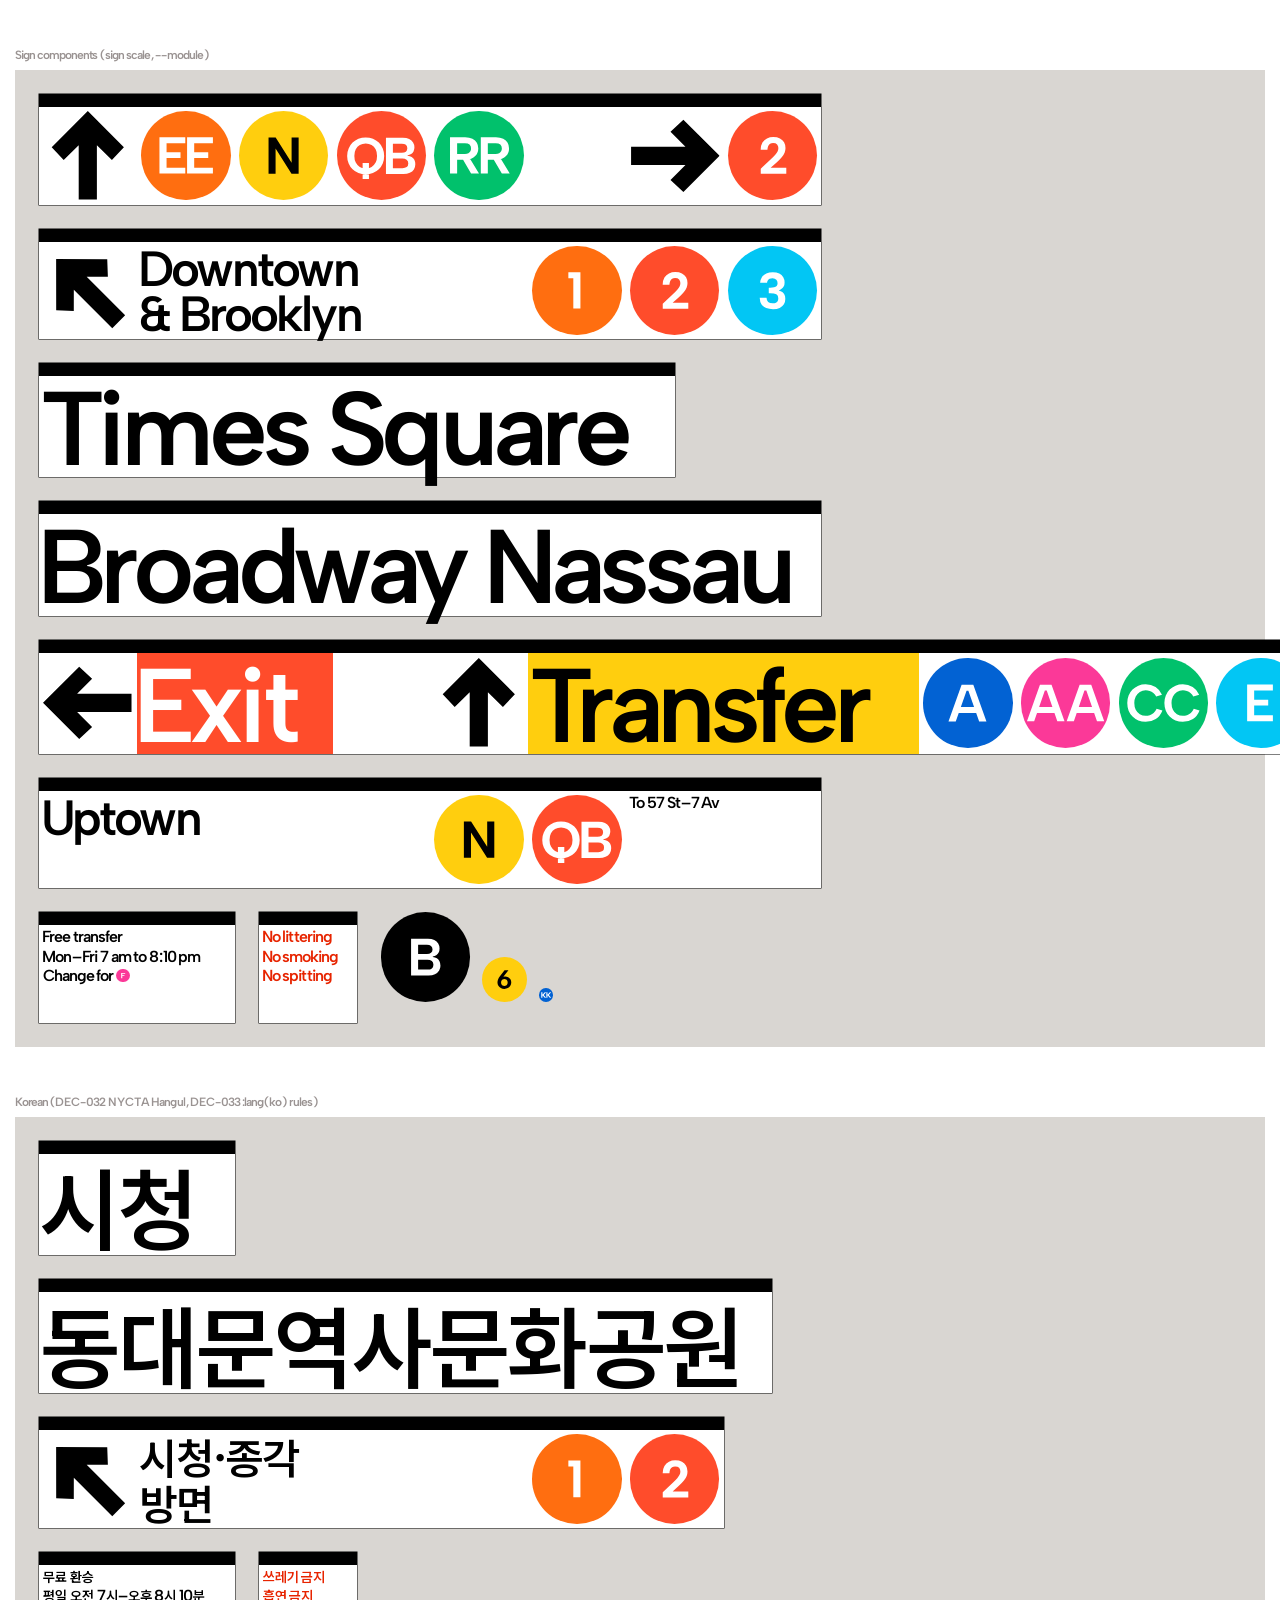
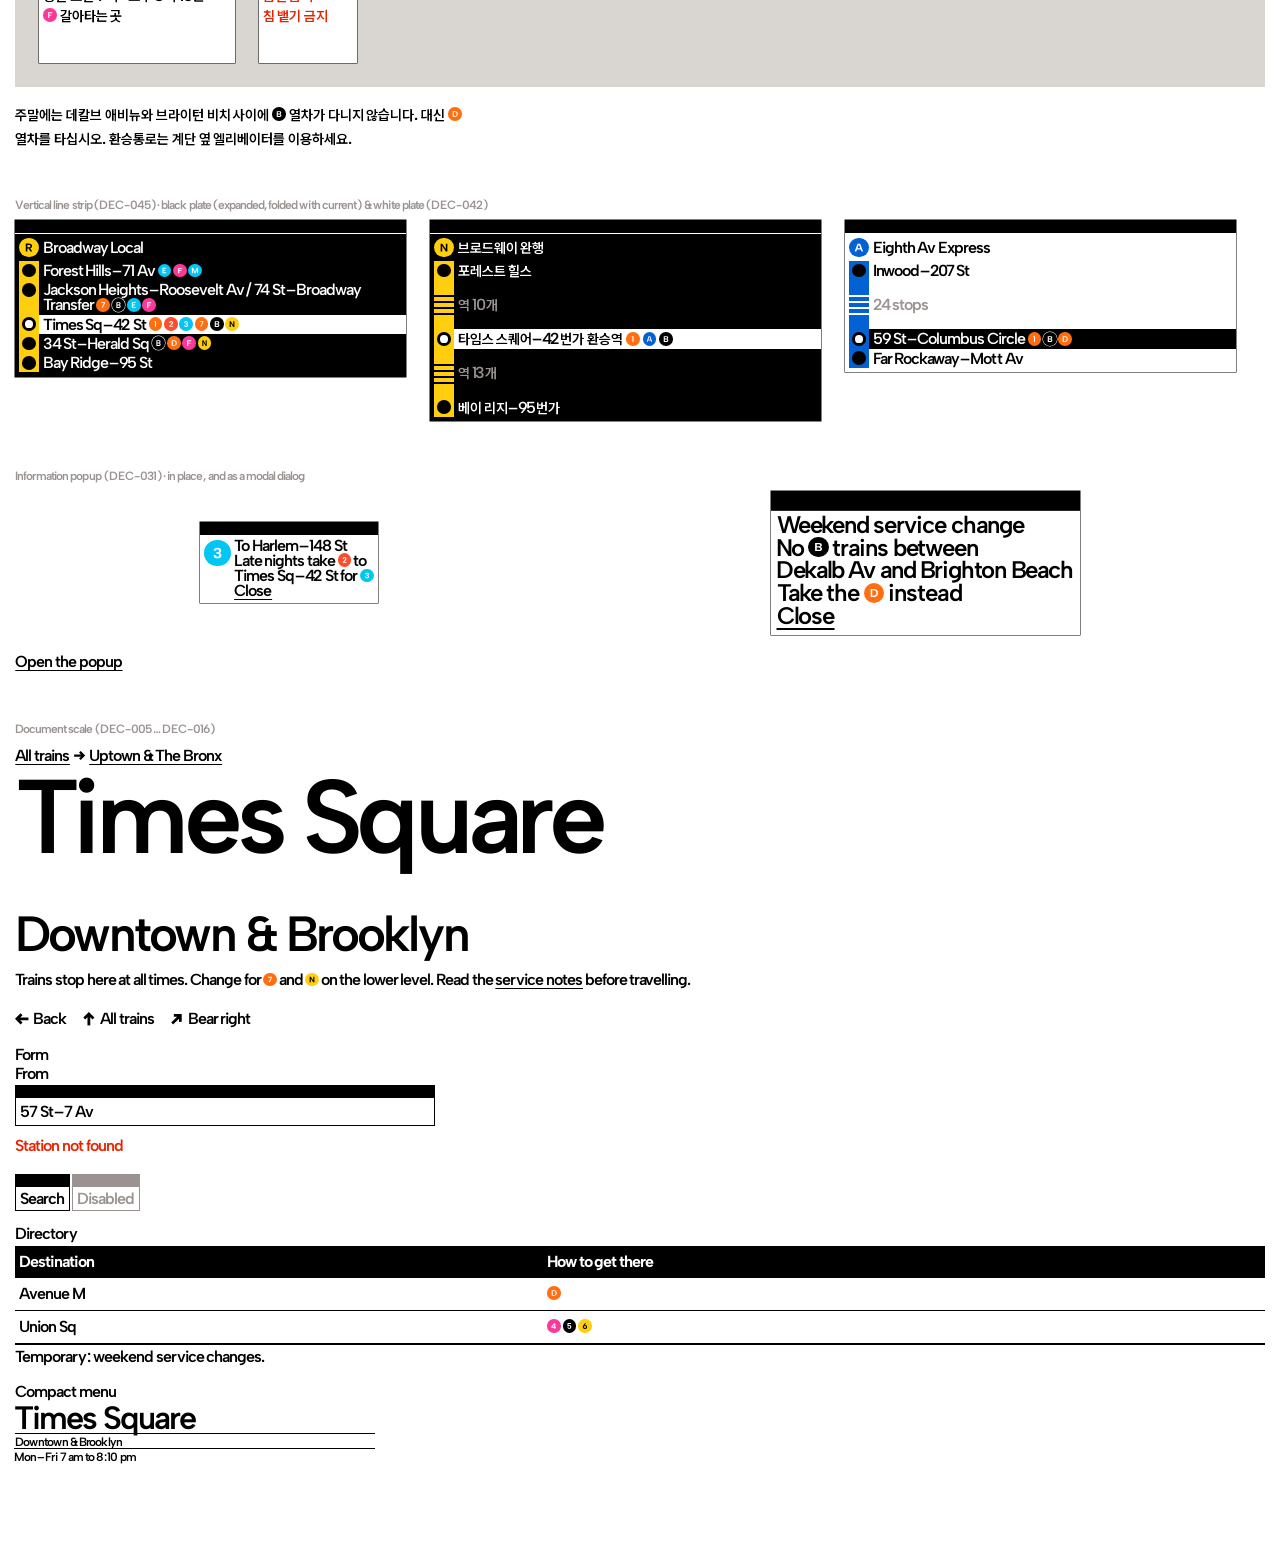
==== commit b2b19dbc: "Vertical line strip component (.line-strip, DEC-045)" ====
--- a/components.html
+++ b/components.html
@@ -131,6 +131,85 @@
       </div>
     </div>
     <p style="max-width:28em; margin:16px 0 0">주말에는 데칼브 애비뉴와 브라이턴 비치 사이에 <span class="disc disc--inline" data-line="B"><span>B</span></span> 열차가 다니지 않습니다. 대신 <span class="disc disc--inline" data-line="D"><span>D</span></span> 열차를 타십시오. 환승통로는 계단 옆 엘리베이터를 이용하세요.</p>
+  </section>
+
+  <section class="demo">
+    <p class="cap">Vertical line strip (DEC-045) · black plate (expanded, folded with current) &amp; white plate (DEC-042)</p>
+    <div style="display:flex; flex-wrap:wrap; gap:24px; align-items:flex-start">
+
+      <!-- Black plate (default), expanded, yellow strip, wrapped name + transfer discs, current station -->
+      <div class="line-strip" style="--line: var(--c-yellow)">
+        <button type="button" class="line-strip__head" aria-expanded="true">
+          <span class="disc line-strip__disc" data-line="R" style="color: var(--c-black)"><span>R</span></span>
+          <span class="line-strip__title">Broadway Local</span>
+        </button>
+        <ol class="line-strip__stops">
+          <li class="line-strip__stop">
+            <span class="line-strip__name">Forest Hills–71 <span class="line-strip__tail">Av <span class="disc disc--inline" data-line="E"><span>E</span></span></span> <span class="disc disc--inline" data-line="F"><span>F</span></span> <span class="disc disc--inline" data-line="M"><span>M</span></span></span>
+          </li>
+          <li class="line-strip__stop">
+            <span class="line-strip__name">Jackson Heights–Roosevelt Av / 74 St–Broadway <span class="line-strip__tail">Transfer <span class="disc disc--inline" data-line="7"><span>7</span></span></span> <span class="disc disc--inline" data-line="B"><span>B</span></span> <span class="disc disc--inline" data-line="E"><span>E</span></span> <span class="disc disc--inline" data-line="F"><span>F</span></span></span>
+          </li>
+          <li class="line-strip__stop is-current" aria-current="location">
+            <span class="line-strip__name">Times Sq–42 <span class="line-strip__tail">St <span class="disc disc--inline" data-line="1"><span>1</span></span></span> <span class="disc disc--inline" data-line="2"><span>2</span></span> <span class="disc disc--inline" data-line="3"><span>3</span></span> <span class="disc disc--inline" data-line="7"><span>7</span></span> <span class="disc disc--inline" data-line="B"><span>B</span></span> <span class="disc disc--inline" data-line="N"><span>N</span></span></span>
+          </li>
+          <li class="line-strip__stop">
+            <span class="line-strip__name">34 St–Herald <span class="line-strip__tail">Sq <span class="disc disc--inline" data-line="B"><span>B</span></span></span> <span class="disc disc--inline" data-line="D"><span>D</span></span> <span class="disc disc--inline" data-line="F"><span>F</span></span> <span class="disc disc--inline" data-line="N"><span>N</span></span></span>
+          </li>
+          <li class="line-strip__stop">
+            <span class="line-strip__name">Bay Ridge–95 St</span>
+          </li>
+        </ol>
+      </div>
+
+      <!-- Black plate, folded with current station in the middle (Korean) -->
+      <div class="line-strip" lang="ko" style="--line: var(--c-yellow)">
+        <button type="button" class="line-strip__head" aria-expanded="false">
+          <span class="disc line-strip__disc" data-line="N"><span>N</span></span>
+          <span class="line-strip__title">브로드웨이 완행</span>
+        </button>
+        <ol class="line-strip__stops">
+          <li class="line-strip__stop">
+            <span class="line-strip__name">포레스트 힐스</span>
+          </li>
+          <li class="line-strip__fold">
+            <span class="line-strip__count">역 10개</span>
+          </li>
+          <li class="line-strip__stop is-current" aria-current="location">
+            <span class="line-strip__name">타임스 스퀘어–42번가 <span class="line-strip__tail">환승역 <span class="disc disc--inline" data-line="1"><span>1</span></span></span> <span class="disc disc--inline" data-line="A"><span>A</span></span> <span class="disc disc--inline" data-line="B"><span>B</span></span></span>
+          </li>
+          <li class="line-strip__fold">
+            <span class="line-strip__count">역 13개</span>
+          </li>
+          <li class="line-strip__stop">
+            <span class="line-strip__name">베이 리지–95번가</span>
+          </li>
+        </ol>
+      </div>
+
+      <!-- White plate (DEC-042), folded + current station with black transfer disc -->
+      <div class="line-strip line-strip--light" data-line="A">
+        <button type="button" class="line-strip__head" aria-expanded="false">
+          <span class="disc line-strip__disc" data-line="A"><span>A</span></span>
+          <span class="line-strip__title">Eighth Av Express</span>
+        </button>
+        <ol class="line-strip__stops">
+          <li class="line-strip__stop">
+            <span class="line-strip__name">Inwood–207 St</span>
+          </li>
+          <li class="line-strip__fold">
+            <span class="line-strip__count">24 stops</span>
+          </li>
+          <li class="line-strip__stop is-current" aria-current="location">
+            <span class="line-strip__name">59 St–Columbus <span class="line-strip__tail">Circle <span class="disc disc--inline" data-line="1"><span>1</span></span></span> <span class="disc disc--inline" data-line="B"><span>B</span></span> <span class="disc disc--inline" data-line="D"><span>D</span></span></span>
+          </li>
+          <li class="line-strip__stop">
+            <span class="line-strip__name">Far Rockaway–Mott Av</span>
+          </li>
+        </ol>
+      </div>
+
+    </div>
   </section>
 
   <section class="demo">
--- a/css/nycta.css
+++ b/css/nycta.css
@@ -43,45 +43,19 @@
   --ws: -0.1485em;                                      /* DEC-018, TYPE-021 | pdf p.62,65 | [변환] word gap = 0.34 cap ink-to-ink (manual samples '& Brooklyn', 'Broadway Nassau') */
   --lsb-comp: 0.064em;                                  /* DEC-025 | pdf p.62,66 | [변환] straight-stem capitals (B D E F H I K L M N P R U): font side bearing − master inset; round letters end up ≈0.02em left (optical overshoot) */
   --ws-ko: -0.0737em;                                   /* DEC-033, DEC-018 | - | [변환] Hangul word gap ink-to-ink = 0.34 × 1.1 cap */
+  --lsb-table: "A0.0022 B0.0642 C0.0398 D0.0638 E0.0776 F0.0622 G0.0392 H0.0628 I0.064 J0.0437 K0.0624 L0.0634 M0.0669 N0.0622 O0.0371 P0.069 Q0.0359 R0.0682 S0.042 T0.0281 U0.0569 V0.021 W0.0186 X0.043 Y0.0183 Z0.0438 a0.0371 b0.0561 c0.0394 d0.0316 e0.0371 f0.0325 g0.0394 h0.056 i0.0563 j-0.0441 k0.0618 l0.0552 m0.0554 n0.055 o0.0423 p0.0653 q0.0388 r0.0565 s0.0404 t0.0222 u0.0448 v0.0084 w0.0206 x0.0218 y-0.0028 z0.0336 00.0547 10.032 20.0394 30.0465 40.0326 50.0557 60.0519 70.0244 80.0496 90.0422 &0.0559";                                     /* DEC-043, DEC-025 | - | [변환] per first letter pull (em), written by tools/build_fonts.py --write-css, applied by js/nycta.js */
   --lsb-comp-ko: 0.0199em;                              /* DEC-033, DEC-025 | - | [변환] median Hangul left side bearing (after −1 unit tracking) */
   --trim-k: 0.35;                                       /* GRID-003 | - | [변환] (ascent+descent)/2 − (ascent − cap) of the web font */
 
   /* --- module (sign scale) --- */
   --module: clamp(40px, 10vw, 97.75px);                 /* DEC-001, DEC-002 | - | [변환] 1rem × 0.700 × 12 / 1.375 = 97.75px max */
-  --in: calc(var(--module) / 12);                       /* GRID-002 | pdf p.9–11 | [변환] module = 12in */
-
-  /* cap heights (TYPE-004: size = UPPER CASE X height) */
-  --cap-l: calc(var(--in) * 9);                         /* TYPE-005 | pdf p.7–9 | [이미지판독] identification / Exit / Transfer */
-  --cap-m: calc(var(--in) * 4.25);                      /* TYPE-006 | pdf p.7,8,10 | [이미지판독] directional */
-  --cap-s: calc(var(--in) * 1.375);                     /* TYPE-007 | pdf p.7,8,11 | [이미지판독] informational */
-  --fs-l: calc(var(--cap-l) / var(--cap-em));           /* TYPE-005 | - | [변환] cap / capEm */
-  --fs-m: calc(var(--cap-m) / var(--cap-em));           /* TYPE-006 | - | [변환] cap / capEm */
-  --fs-s: max(12px, calc(var(--cap-s) / var(--cap-em))); /* TYPE-007, DEC-016 | - | [변환] cap / capEm, 12px floor [설계결정] */
-
-  /* space units (TYPE-026: 1 unit = cap / 36) — reference only; the pair matrix is applied inside the font (DEC-024) */
-  --unit-l: calc(var(--cap-l) / 36);                    /* TYPE-026 | pdf p.104,116 | [이미지판독] */
-  --unit-m: calc(var(--cap-m) / 36);                    /* TYPE-026 | pdf p.158 | [이미지판독] */
-  --unit-s: calc(var(--cap-s) / 36);                    /* TYPE-026 | pdf p.174 | [이미지판독] */
 
   /* line heights (font-size units) = pitch / cap × capEm */
   --lh-g2: calc(5.625 / 4.25 * var(--cap-em));          /* GRID-006 | pdf p.10 | [변환] pitch 5 5/8in → 0.9265 */
   --lh-g1: calc(1.875 / 1.375 * var(--cap-em));         /* GRID-007 | pdf p.11 | [변환] pitch 1 7/8in → 0.9545 */
   --lh-body: 1.5;                                       /* DEC-020 | - | [설계결정] long-form text only */
 
-  /* spacing */
-  --space-margin: calc(var(--in) * 0.5);                /* GRID-003, GRID-004 | pdf p.9–11 | [이미지판독] ½in top/left */
-  --space-gap-g1: calc(var(--in) * 0.5);                /* GRID-007 | pdf p.11 | [이미지판독] baseline → next cap line */
-  --space-gap-g2: calc(var(--in) * 1.375);              /* GRID-006 | pdf p.10 | [이미지판독] */
-  --space-disc-text: calc(var(--in) * 0.5);             /* GRID-009 | pdf p.11 | [이미지판독] */
-
-  /* strokes */
-  --stroke-band: calc(var(--in) * 1.625);               /* GRID-013 | pdf p.64 | [이미지판독] black band 1 5/8in */
-  --stroke-divider: max(1px, calc(var(--in) * 0.125));  /* SIGN-023 | pdf p.88 | [확정] 1/8in divider line */
-
-  /* discs */
-  --disc-l: calc(var(--in) * 11);                       /* DISC-001, GRID-016 | pdf p.14,65 | [이미지판독] 11in in 12in module */
-  --disc-m: calc(var(--in) * 5.5);                      /* DISC-001 | pdf p.14 | [이미지판독] */
-  --disc-s: calc(var(--in) * 1.6875);                   /* DISC-001, GRID-008 | pdf p.11,14 | [이미지판독] 1 11/16in */
+  /* discs (sizes in the module rule below) */
   --disc-glyph: 0.408;                                  /* DISC-004, DISC-007 | pdf p.15–40 | [이미지판독] glyph cap / D, median of 26 masters */
 
   /* --- document scale (DEC-002): body = Information tier at 1rem --- */
@@ -108,7 +82,8 @@
   --c-lightblue:  #02C6F4;                              /* COLOR-005 | pdf p.54 | [이미지판독] PMS 312 */
   --c-blue:       #0262D3;                              /* COLOR-005 | pdf p.55 | [이미지판독] PMS 300 */
   --c-grey:       #9A9392;                              /* COLOR-005, COLOR-007, DEC-027 | pdf p.57,88 | [설계결정] scan #9E9897 darkened to 3:1 with white */
-  --c-red-text:   #E72400;                              /* DEC-026 | - | [설계결정] scan red darkened (same hue) to 4.5:1 on white, small red text only */
+  --c-red-text-light: #E72400;                          /* DEC-026 | - | [설계결정] scan red darkened (same hue) to 4.5:1 on white, small red text only */
+  --c-red-text:   var(--c-red-text-light);              /* DEC-026, DEC-041 | - | [설계결정] dark mode swaps it; plates keep the light value */
 
   /* semantic (swapped in dark mode, DEC-019) */
   --fg: var(--c-black);                                 /* COLOR-009 | pdf p.65 | [확정] black on white */
@@ -121,6 +96,40 @@
   --c-reverse-bg: var(--c-grey);                        /* COLOR-007 | pdf p.88,92 | [확정] 'Subway' / 'Exit only' reverse */
 
   color-scheme: light dark;
+}
+/* Everything measured in the module (sign scale). Declared again on every element that sets its own --module, or the
+   values arrive already computed from :root and only the cells (.m) follow the new module, not the type, rules or discs.
+   DEC-016, DEC-002 | - | [설계결정] .compact and .module-scope (any element that sets --module) recompute them */
+:root, .compact, .module-scope {
+  --in: calc(var(--module) / 12);                       /* GRID-002 | pdf p.9–11 | [변환] module = 12in */
+
+  /* cap heights (TYPE-004: size = UPPER CASE X height) */
+  --cap-l: calc(var(--in) * 9);                         /* TYPE-005 | pdf p.7–9 | [이미지판독] identification / Exit / Transfer */
+  --cap-m: calc(var(--in) * 4.25);                      /* TYPE-006 | pdf p.7,8,10 | [이미지판독] directional */
+  --cap-s: calc(var(--in) * 1.375);                     /* TYPE-007 | pdf p.7,8,11 | [이미지판독] informational */
+  --fs-l: calc(var(--cap-l) / var(--cap-em));           /* TYPE-005 | - | [변환] cap / capEm */
+  --fs-m: calc(var(--cap-m) / var(--cap-em));           /* TYPE-006 | - | [변환] cap / capEm */
+  --fs-s: max(12px, calc(var(--cap-s) / var(--cap-em))); /* TYPE-007, DEC-016 | - | [변환] cap / capEm, 12px floor [설계결정] */
+
+  /* space units (TYPE-026: 1 unit = cap / 36) — reference only; the pair matrix is applied inside the font (DEC-024) */
+  --unit-l: calc(var(--cap-l) / 36);                    /* TYPE-026 | pdf p.104,116 | [이미지판독] */
+  --unit-m: calc(var(--cap-m) / 36);                    /* TYPE-026 | pdf p.158 | [이미지판독] */
+  --unit-s: calc(var(--cap-s) / 36);                    /* TYPE-026 | pdf p.174 | [이미지판독] */
+
+  /* spacing */
+  --space-margin: calc(var(--in) * 0.5);                /* GRID-003, GRID-004 | pdf p.9–11 | [이미지판독] ½in top/left */
+  --space-gap-g1: calc(var(--in) * 0.5);                /* GRID-007 | pdf p.11 | [이미지판독] baseline → next cap line */
+  --space-gap-g2: calc(var(--in) * 1.375);              /* GRID-006 | pdf p.10 | [이미지판독] */
+  --space-disc-text: calc(var(--in) * 0.5);             /* GRID-009 | pdf p.11 | [이미지판독] */
+
+  /* strokes */
+  --stroke-band: calc(var(--in) * 1.625);               /* GRID-013 | pdf p.64 | [이미지판독] black band 1 5/8in */
+  --stroke-divider: max(1px, calc(var(--in) * 0.125));  /* SIGN-023 | pdf p.88 | [확정] 1/8in divider line */
+
+  /* discs */
+  --disc-l: calc(var(--in) * 11);                       /* DISC-001, GRID-016 | pdf p.14,65 | [이미지판독] 11in in 12in module */
+  --disc-m: calc(var(--in) * 5.5);                      /* DISC-001 | pdf p.14 | [이미지판독] */
+  --disc-s: calc(var(--in) * 1.6875);                   /* DISC-001, GRID-008 | pdf p.11,14 | [이미지판독] 1 11/16in */
 }
 
 /* -------------------------------------------------------------------------
@@ -250,6 +259,25 @@
   width: max-content;                                   /* DEC-023 | - | [설계결정] the whole plate (field + band) sticks out when wider than its container; */
   min-width: 0;                                         /*   no max-width, or the field and band stop at the container while the cells run on */
   overflow: visible;                                    /* DEC-023 | - | [설계결정] plates never scroll inside; a plate wider than the screen sticks out */
+  box-shadow: 0 0 0 0.5px var(--c-black);               /* DEC-041 | - | [설계결정] light mode: 0.5px black ring so the white field keeps its edge on the white page (dark mode: white ring) */
+}
+/* Dark mode: plates are not inverted. They keep the light sign (white field, black band and type, light weight)
+   and swap the black ring for a 0.5px white ring so the black band does not melt into the black page — DEC-041 | - | [설계결정] */
+@media (prefers-color-scheme: dark) {
+  :root:not([data-theme="light"]) .plate {
+    --fg: var(--c-black); --bg: var(--c-white);         /* DEC-041 | - | [설계결정] no swap inside the plate */
+    --font-weight: var(--font-weight-light);            /* DEC-041, DEC-019 | - | [설계결정] black type on white → no irradiation offset */
+    --c-mandatory: var(--c-red-text-light);             /* DEC-041, DEC-026 | - | [설계결정] red text on the white field */
+    font-weight: var(--font-weight);
+    box-shadow: 0 0 0 0.5px var(--c-white);               /* DEC-041 | - | [설계결정] white ring, like the black-disc ring (DEC-019) */
+  }
+}
+:root[data-theme="dark"] .plate {
+  --fg: var(--c-black); --bg: var(--c-white);           /* DEC-041 */
+  --font-weight: var(--font-weight-light);              /* DEC-041 */
+  --c-mandatory: var(--c-red-text-light);               /* DEC-041 */
+  font-weight: var(--font-weight);
+  box-shadow: 0 0 0 0.5px var(--c-white);                 /* DEC-041 */
 }
 .m {                                                    /* GRID-012 | pdf p.64 | [확정] 1 ft module cell, field 12in */
   flex: 0 0 auto;
@@ -299,7 +327,7 @@
    painted in currentColor through a mask, so the two can never drift apart (no text layout, no font rounding).
    Masked labels keep their text, transparent, for screen readers and copying; other labels fall back to the text. */
 .disc > span { display: block; color: var(--disc-text, inherit); } /* DEC-035 | - | [설계결정] */
-.disc::after {                                          /* DISC-004, DISC-007, DEC-035 | pdf p.15–40 | [변환] glyph layer */
+.disc::after {                                          /* DISC-004, DISC-007, DEC-035, DEC-037 | pdf p.15–40 | [변환] glyph layer, bold outlines */
   content: "";
   position: absolute;
   inset: 0;
@@ -325,72 +353,73 @@
 .disc--inline > span { position: absolute; left: 50%; top: 50%; transform: translate(-50%, -50%); } /* DEC-034 | - | [변환] out of flow → baseline = margin edge */
 
 /* line → color (COLOR-003 | pdf p.15–40 | [확정]; hex DEC-003) */
-.disc[data-line="1"],  .disc[data-line="7"],  .disc[data-line="D"],  .disc[data-line="EE"] { --line: var(--c-orange); }
-.disc[data-line="2"],  .disc[data-line="HH"], .disc[data-line="QB"] { --line: var(--c-red); }
-.disc[data-line="3"],  .disc[data-line="8"],  .disc[data-line="E"],  .disc[data-line="M"]  { --line: var(--c-lightblue); }
-.disc[data-line="4"],  .disc[data-line="AA"], .disc[data-line="F"]  { --line: var(--c-magenta); }
-.disc[data-line="5"],  .disc[data-line="B"],  .disc[data-line="LL"], .disc[data-line="QJ"] { --line: var(--c-black); }
-.disc[data-line="6"],  .disc[data-line="N"]   { --line: var(--c-yellow); color: var(--c-black); } /* DEC-004 | - | [설계결정] yellow → black glyph */
-.disc[data-line="CC"], .disc[data-line="GG"], .disc[data-line="RR"], .disc[data-line="SS"] { --line: var(--c-green); }
-.disc[data-line="A"],  .disc[data-line="KK"]  { --line: var(--c-blue); }
+:is(.disc, .line-strip)[data-line="1"],  :is(.disc, .line-strip)[data-line="7"],  :is(.disc, .line-strip)[data-line="D"],  :is(.disc, .line-strip)[data-line="EE"] { --line: var(--c-orange); }
+:is(.disc, .line-strip)[data-line="2"],  :is(.disc, .line-strip)[data-line="HH"], :is(.disc, .line-strip)[data-line="QB"] { --line: var(--c-red); }
+:is(.disc, .line-strip)[data-line="3"],  :is(.disc, .line-strip)[data-line="8"],  :is(.disc, .line-strip)[data-line="E"],  :is(.disc, .line-strip)[data-line="M"]  { --line: var(--c-lightblue); }
+:is(.disc, .line-strip)[data-line="4"],  :is(.disc, .line-strip)[data-line="AA"], :is(.disc, .line-strip)[data-line="F"]  { --line: var(--c-magenta); }
+:is(.disc, .line-strip)[data-line="5"],  :is(.disc, .line-strip)[data-line="B"],  :is(.disc, .line-strip)[data-line="LL"], :is(.disc, .line-strip)[data-line="QJ"] { --line: var(--c-black); }
+:is(.disc, .line-strip)[data-line="6"],  :is(.disc, .line-strip)[data-line="N"]   { --line: var(--c-yellow); }
+.disc[data-line="6"], .disc[data-line="N"] { color: var(--c-black); } /* DEC-004 | - | [설계결정] yellow → black glyph */
+:is(.disc, .line-strip)[data-line="CC"], :is(.disc, .line-strip)[data-line="GG"], :is(.disc, .line-strip)[data-line="RR"], :is(.disc, .line-strip)[data-line="SS"] { --line: var(--c-green); }
+:is(.disc, .line-strip)[data-line="A"],  :is(.disc, .line-strip)[data-line="KK"]  { --line: var(--c-blue); }
 
 /* Per-label glyph outlines — DISC-004, DISC-007, DEC-035 | pdf p.15–40 | [변환] D = 1000, glyph cap 408, ink centre at the
    master offset (data/disc_masters.json: dx_D, dy_D, two-letter ink gap); labels without a master (0, 9, C, G, R, X …) centred. */
 /* disc glyph masks — generated by tools/build_fonts.py from the shipped font (DEC-035). Do not edit by hand. */
-.disc[data-line="1"]  { --disc-text: #0000; --disc-mask: url("data:image/svg+xml,%3Csvg xmlns='http://www.w3.org/2000/svg' viewBox='0 0 1000 1000'%3E%3Cpath d='M464 353H409V295H533V703H464Z'/%3E%3C/svg%3E"); }
-.disc[data-line="2"]  { --disc-text: #0000; --disc-mask: url("data:image/svg+xml,%3Csvg xmlns='http://www.w3.org/2000/svg' viewBox='0 0 1000 1000'%3E%3Cpath d='M369 655 486 546Q518 516 537 494Q556 473 564 454Q573 436 573 416Q573 388 557 370Q542 352 506 352Q484 352 468 362Q452 372 444 390Q436 409 435 434H369Q370 386 388 355Q407 323 438 308Q469 293 506 293Q550 293 581 309Q611 324 627 352Q643 379 643 415Q643 442 634 466Q624 491 601 519Q579 547 539 583L469 647H653V705H369Z'/%3E%3C/svg%3E"); }
-.disc[data-line="3"]  { --disc-text: #0000; --disc-mask: url("data:image/svg+xml,%3Csvg xmlns='http://www.w3.org/2000/svg' viewBox='0 0 1000 1000'%3E%3Cpath d='M364 410Q366 373 384 347Q403 321 433 307Q464 294 503 294Q546 294 575 310Q604 326 619 352Q635 379 635 410Q635 432 625 450Q616 468 601 480Q586 492 569 498V501Q591 507 608 519Q624 532 633 551Q642 570 642 597Q642 630 626 656Q611 681 580 696Q550 710 505 710Q462 710 430 697Q397 684 378 657Q360 629 358 584H425Q427 617 445 634Q464 651 505 651Q528 651 543 644Q558 637 565 624Q572 610 572 591Q572 554 548 542Q524 530 474 530H458V472H474Q503 472 523 466Q543 461 554 449Q564 438 564 418Q564 391 549 372Q534 353 501 353Q478 353 464 361Q449 369 441 382Q433 395 431 410Z'/%3E%3C/svg%3E"); }
-.disc[data-line="4"]  { --disc-text: #0000; --disc-mask: url("data:image/svg+xml,%3Csvg xmlns='http://www.w3.org/2000/svg' viewBox='0 0 1000 1000'%3E%3Cpath d='M520 615H310V565L505 297H589V557H642V615H589V705H520ZM522 557V368L389 557Z'/%3E%3C/svg%3E"); }
-.disc[data-line="5"]  { --disc-text: #0000; --disc-mask: url("data:image/svg+xml,%3Csvg xmlns='http://www.w3.org/2000/svg' viewBox='0 0 1000 1000'%3E%3Cpath d='M606 293V351H417V459Q429 444 450 434Q471 425 499 425Q536 425 562 438Q588 451 604 471Q620 492 628 516Q635 539 635 560Q635 602 617 634Q600 667 567 686Q534 705 488 705Q444 705 412 690Q381 675 363 649Q344 623 339 589H407Q413 615 434 631Q455 646 488 646Q514 646 531 636Q548 625 556 607Q565 588 565 562Q565 525 545 504Q525 483 488 483Q460 483 441 497Q422 512 414 535H348V293Z'/%3E%3C/svg%3E"); }
-.disc[data-line="6"]  { --disc-text: #0000; --disc-mask: url("data:image/svg+xml,%3Csvg xmlns='http://www.w3.org/2000/svg' viewBox='0 0 1000 1000'%3E%3Cpath d='M498 709Q454 709 420 690Q385 672 366 639Q346 606 346 565Q346 532 360 498Q373 464 401 430L505 297H580L458 451L384 525Q396 483 428 457Q461 431 508 431Q547 431 579 448Q611 465 630 495Q648 526 648 566Q648 607 628 640Q608 672 574 691Q540 709 498 709ZM416 566Q416 592 426 611Q435 630 453 640Q472 650 498 650Q523 650 541 640Q559 630 568 611Q578 592 578 566Q578 540 568 522Q559 503 541 493Q523 483 498 483Q472 483 453 493Q435 503 426 522Q416 540 416 566Z'/%3E%3C/svg%3E"); }
-.disc[data-line="7"]  { --disc-text: #0000; --disc-mask: url("data:image/svg+xml,%3Csvg xmlns='http://www.w3.org/2000/svg' viewBox='0 0 1000 1000'%3E%3Cpath d='M642 295V347L482 703H412L574 353H362V295Z'/%3E%3C/svg%3E"); }
-.disc[data-line="8"]  { --disc-text: #0000; --disc-mask: url("data:image/svg+xml,%3Csvg xmlns='http://www.w3.org/2000/svg' viewBox='0 0 1000 1000'%3E%3Cpath d='M417 489Q391 476 374 454Q357 432 357 399Q357 369 373 345Q388 321 419 307Q450 292 498 292Q545 292 576 307Q607 321 623 345Q638 370 638 399Q638 431 621 454Q604 477 578 489Q611 501 630 527Q649 553 649 589Q649 626 630 652Q610 679 576 694Q542 708 498 708Q454 708 420 694Q386 679 366 652Q347 626 347 589Q347 553 366 527Q385 500 417 489ZM568 407Q568 377 550 363Q532 350 498 350Q465 350 446 363Q427 376 427 407Q427 434 446 451Q465 467 498 467Q530 467 549 451Q568 434 568 407ZM498 519Q474 519 456 526Q437 534 427 549Q417 563 417 587Q417 616 437 633Q458 650 498 650Q537 650 558 633Q579 616 579 587Q579 565 569 549Q559 534 540 527Q522 519 498 519Z'/%3E%3C/svg%3E"); }
-.disc[data-line="A"]  { --disc-text: #0000; --disc-mask: url("data:image/svg+xml,%3Csvg xmlns='http://www.w3.org/2000/svg' viewBox='0 0 1000 1000'%3E%3Cpath d='M505 355H484L361 705H290L435 297H552L698 705H627ZM370 548H607V606H370Z'/%3E%3C/svg%3E"); }
-.disc[data-line="AA"] { --disc-text: #0000; --disc-mask: url("data:image/svg+xml,%3Csvg xmlns='http://www.w3.org/2000/svg' viewBox='0 0 1000 1000'%3E%3Cpath d='M297 354H276L153 704H82L227 296H344L489 704H419ZM161 547H399V605H161ZM727 354H706L583 704H513L657 296H775L920 704H849ZM592 547H830V605H592Z'/%3E%3C/svg%3E"); }
-.disc[data-line="B"]  { --disc-text: #0000; --disc-mask: url("data:image/svg+xml,%3Csvg xmlns='http://www.w3.org/2000/svg' viewBox='0 0 1000 1000'%3E%3Cpath d='M584 413Q584 386 566 371Q548 356 516 356H412V471H516Q548 471 566 456Q584 441 584 413ZM343 706V298H523Q566 298 595 312Q624 327 639 351Q654 375 654 405Q654 432 644 450Q634 469 617 480Q600 491 579 496V500Q604 504 623 515Q642 526 653 546Q663 567 663 597Q663 628 647 653Q631 677 602 692Q572 706 530 706ZM412 648H524Q557 648 575 633Q594 618 594 589Q594 559 574 543Q554 528 521 528H412Z'/%3E%3C/svg%3E"); }
-.disc[data-line="CC"] { --disc-text: #0000; --disc-mask: url("data:image/svg+xml,%3Csvg xmlns='http://www.w3.org/2000/svg' viewBox='0 0 1000 1000'%3E%3Cpath d='M93 501Q93 455 109 417Q125 379 153 351Q181 323 219 308Q257 293 300 293Q360 293 409 321Q457 350 483 404L426 423Q413 397 392 382Q371 366 348 359Q324 352 301 352Q262 352 230 370Q199 389 181 422Q163 456 163 501Q163 546 181 579Q199 613 230 632Q262 650 301 650Q325 650 349 643Q374 635 395 617Q417 599 432 568L488 586Q461 649 411 679Q362 709 300 709Q257 709 219 694Q181 679 153 651Q125 623 109 585Q93 547 93 501ZM510 501Q510 455 526 417Q542 379 570 351Q599 323 636 308Q674 293 717 293Q777 293 826 321Q875 350 900 404L844 423Q830 397 809 382Q788 366 765 359Q741 352 719 352Q679 352 648 370Q616 389 598 422Q580 456 580 501Q580 546 598 579Q616 613 648 632Q679 650 719 650Q742 650 766 643Q791 635 812 617Q834 599 849 568L905 586Q878 649 828 679Q779 709 717 709Q674 709 636 694Q599 679 570 651Q542 623 526 585Q510 547 510 501Z'/%3E%3C/svg%3E"); }
-.disc[data-line="D"]  { --disc-text: #0000; --disc-mask: url("data:image/svg+xml,%3Csvg xmlns='http://www.w3.org/2000/svg' viewBox='0 0 1000 1000'%3E%3Cpath d='M482 295Q548 295 596 320Q644 345 671 392Q697 438 697 501Q697 563 671 609Q644 654 596 678Q548 703 482 703H337V295ZM482 645Q552 645 590 607Q627 569 627 501Q627 432 590 392Q552 353 482 353H406V645Z'/%3E%3C/svg%3E"); }
-.disc[data-line="E"]  { --disc-text: #0000; --disc-mask: url("data:image/svg+xml,%3Csvg xmlns='http://www.w3.org/2000/svg' viewBox='0 0 1000 1000'%3E%3Cpath d='M628 353H419V468H576V525H419V645H628V703H350V295H628Z'/%3E%3C/svg%3E"); }
-.disc[data-line="EE"] { --disc-text: #0000; --disc-mask: url("data:image/svg+xml,%3Csvg xmlns='http://www.w3.org/2000/svg' viewBox='0 0 1000 1000'%3E%3Cpath d='M492 353H282V468H439V525H282V645H492V703H213V295H492ZM791 353H581V468H738V525H581V645H791V703H512V295H791Z'/%3E%3C/svg%3E"); }
-.disc[data-line="F"]  { --disc-text: #0000; --disc-mask: url("data:image/svg+xml,%3Csvg xmlns='http://www.w3.org/2000/svg' viewBox='0 0 1000 1000'%3E%3Cpath d='M374 306H652V364H443V479H600V536H443V714H374Z'/%3E%3C/svg%3E"); }
-.disc[data-line="GG"] { --disc-text: #0000; --disc-mask: url("data:image/svg+xml,%3Csvg xmlns='http://www.w3.org/2000/svg' viewBox='0 0 1000 1000'%3E%3Cpath d='M408 425Q386 386 354 370Q323 353 287 353Q249 353 217 372Q186 391 167 424Q149 458 149 502Q149 546 167 580Q185 613 216 632Q247 651 286 651Q313 651 337 642Q361 633 379 616Q397 599 408 578V537H290V480H477V582Q463 618 435 647Q407 676 369 693Q331 710 285 710Q242 710 204 695Q167 680 138 652Q110 624 94 586Q78 548 78 502Q78 457 94 418Q110 380 138 352Q167 324 204 309Q242 294 285 294Q324 294 360 307Q396 319 425 344Q453 368 469 403ZM844 425Q823 386 791 370Q759 353 724 353Q685 353 654 372Q622 391 604 424Q585 458 585 502Q585 546 603 580Q621 613 652 632Q684 651 722 651Q749 651 773 642Q797 633 815 616Q834 599 844 578V537H727V480H914V582Q900 618 872 647Q844 676 806 693Q768 710 722 710Q679 710 641 695Q603 680 575 652Q547 624 531 586Q515 548 515 502Q515 457 531 418Q547 380 575 352Q603 324 641 309Q678 294 722 294Q761 294 797 307Q833 319 861 344Q890 368 905 403Z'/%3E%3C/svg%3E"); }
-.disc[data-line="HH"] { --disc-text: #0000; --disc-mask: url("data:image/svg+xml,%3Csvg xmlns='http://www.w3.org/2000/svg' viewBox='0 0 1000 1000'%3E%3Cpath d='M151 293H220V466H412V293H482V701H412V523H220V701H151ZM516 293H586V466H778V293H847V701H778V523H586V701H516Z'/%3E%3C/svg%3E"); }
-.disc[data-line="KK"] { --disc-text: #0000; --disc-mask: url("data:image/svg+xml,%3Csvg xmlns='http://www.w3.org/2000/svg' viewBox='0 0 1000 1000'%3E%3Cpath d='M178 295H247V468H269L420 295H506L332 496L509 703H420L268 525H247V703H178ZM525 295H594V468H616L767 295H853L678 496L856 703H766L615 525H594V703H525Z'/%3E%3C/svg%3E"); }
-.disc[data-line="LL"] { --disc-text: #0000; --disc-mask: url("data:image/svg+xml,%3Csvg xmlns='http://www.w3.org/2000/svg' viewBox='0 0 1000 1000'%3E%3Cpath d='M342 295V645H525V703H273V295ZM620 295V645H803V703H551V295Z'/%3E%3C/svg%3E"); }
-.disc[data-line="M"]  { --disc-text: #0000; --disc-mask: url("data:image/svg+xml,%3Csvg xmlns='http://www.w3.org/2000/svg' viewBox='0 0 1000 1000'%3E%3Cpath d='M352 703H283V295H360L498 612L636 295H713V703H644V427L524 703H472L352 427Z'/%3E%3C/svg%3E"); }
-.disc[data-line="N"]  { --disc-text: #0000; --disc-mask: url("data:image/svg+xml,%3Csvg xmlns='http://www.w3.org/2000/svg' viewBox='0 0 1000 1000'%3E%3Cpath d='M666 298V706H595L405 407V706H336V298H407L597 596V298Z'/%3E%3C/svg%3E"); }
-.disc[data-line="QB"] { --disc-text: #0000; --disc-mask: url("data:image/svg+xml,%3Csvg xmlns='http://www.w3.org/2000/svg' viewBox='0 0 1000 1000'%3E%3Cpath d='M295 591H362V767H295ZM327 713Q284 713 246 698Q208 683 180 655Q152 627 136 589Q120 551 120 505Q120 459 136 421Q152 383 180 355Q208 327 246 312Q284 297 327 297Q370 297 408 312Q445 327 474 355Q502 383 518 421Q534 459 534 505Q534 551 518 589Q502 627 474 655Q445 683 408 698Q370 713 327 713ZM327 654Q367 654 397 636Q428 617 446 584Q464 551 464 505Q464 459 446 426Q428 393 397 374Q367 356 327 356Q287 356 256 374Q225 393 208 426Q190 459 190 505Q190 550 208 584Q226 618 256 636Q287 654 327 654ZM795 416Q795 389 777 374Q759 359 727 359H623V474H727Q759 474 777 459Q795 444 795 416ZM553 709V301H734Q777 301 806 316Q835 330 849 354Q864 378 864 408Q864 435 854 453Q844 472 828 483Q811 494 790 499V503Q815 507 834 518Q853 529 864 549Q874 570 874 600Q874 631 858 656Q842 681 812 695Q783 709 741 709ZM623 651H734Q767 651 786 636Q805 621 805 592Q805 562 785 547Q765 531 732 531H623Z'/%3E%3C/svg%3E"); }
-.disc[data-line="QJ"] { --disc-text: #0000; --disc-mask: url("data:image/svg+xml,%3Csvg xmlns='http://www.w3.org/2000/svg' viewBox='0 0 1000 1000'%3E%3Cpath d='M332 592H399V768H332ZM364 714Q321 714 283 699Q246 684 217 656Q189 628 173 590Q157 552 157 506Q157 460 173 422Q189 384 217 356Q246 328 283 313Q321 298 364 298Q407 298 445 313Q483 328 511 356Q539 384 555 422Q571 460 571 506Q571 552 555 590Q539 628 511 656Q483 684 445 699Q407 714 364 714ZM364 655Q404 655 435 637Q466 618 483 585Q501 552 501 506Q501 460 483 427Q466 394 435 375Q404 357 364 357Q324 357 294 375Q263 394 245 427Q227 460 227 506Q227 551 245 585Q263 619 294 637Q324 655 364 655ZM750 302H819V592Q819 630 803 657Q787 684 759 699Q731 714 696 714Q653 714 623 693Q594 672 582 634L641 615Q645 628 653 637Q660 646 671 651Q682 657 696 657Q713 657 725 648Q737 640 743 626Q750 613 750 596Z'/%3E%3C/svg%3E"); }
-.disc[data-line="RR"] { --disc-text: #0000; --disc-mask: url("data:image/svg+xml,%3Csvg xmlns='http://www.w3.org/2000/svg' viewBox='0 0 1000 1000'%3E%3Cpath d='M421 418Q421 388 403 370Q385 353 347 353H257V484H347Q373 484 389 476Q405 468 413 453Q421 438 421 418ZM348 295Q396 295 428 312Q460 328 476 357Q492 385 492 418Q492 440 484 462Q476 483 459 502Q442 520 415 531Q387 541 348 541H257V703H188V295ZM389 519 500 703H422L315 519ZM753 418Q753 388 735 370Q717 353 679 353H589V484H679Q705 484 721 476Q737 468 745 453Q753 438 753 418ZM679 295Q728 295 760 312Q792 328 808 357Q823 385 823 418Q823 440 816 462Q808 483 791 502Q774 520 746 531Q719 541 679 541H589V703H520V295ZM720 519 832 703H754L647 519Z'/%3E%3C/svg%3E"); }
-.disc[data-line="SS"] { --disc-text: #0000; --disc-mask: url("data:image/svg+xml,%3Csvg xmlns='http://www.w3.org/2000/svg' viewBox='0 0 1000 1000'%3E%3Cpath d='M243 593Q246 610 256 623Q267 635 284 643Q301 651 325 651Q362 651 380 634Q397 617 397 593Q397 574 386 561Q375 548 355 539Q334 530 308 522Q284 515 262 507Q240 499 222 487Q204 475 194 456Q183 437 184 409Q184 372 201 346Q219 320 250 306Q282 293 323 293Q357 293 385 302Q412 312 431 330Q451 349 460 376L396 397Q393 384 382 374Q372 364 356 358Q341 352 323 351Q304 351 288 357Q272 363 263 375Q254 387 254 403Q254 421 264 431Q274 442 292 448Q309 455 330 462Q355 469 379 478Q403 487 423 501Q443 514 455 535Q468 556 468 588Q468 622 452 649Q437 676 405 693Q374 709 327 709Q289 709 258 698Q227 686 206 665Q186 644 179 615ZM574 593Q577 610 588 623Q598 635 615 643Q632 651 656 651Q693 651 711 634Q729 617 729 593Q729 574 717 561Q706 548 686 539Q665 530 639 522Q615 515 593 507Q571 499 553 487Q535 475 525 456Q515 437 515 409Q515 372 532 346Q550 320 581 306Q613 293 654 293Q688 293 716 302Q743 312 763 330Q782 349 791 376L728 397Q724 384 714 374Q703 364 688 358Q672 352 654 351Q635 351 619 357Q603 363 594 375Q585 387 585 403Q585 421 595 431Q606 442 623 448Q640 455 661 462Q686 469 710 478Q734 487 754 501Q774 514 787 535Q799 556 799 588Q799 622 783 649Q768 676 736 693Q705 709 658 709Q620 709 589 698Q558 686 537 665Q517 644 510 615Z'/%3E%3C/svg%3E"); }
-.disc[data-line="0"]  { --disc-text: #0000; --disc-mask: url("data:image/svg+xml,%3Csvg xmlns='http://www.w3.org/2000/svg' viewBox='0 0 1000 1000'%3E%3Cpath d='M347 502Q347 456 355 418Q362 380 379 352Q396 325 426 309Q456 294 500 294Q545 294 574 309Q604 325 621 352Q638 380 645 418Q653 456 653 502Q653 548 645 587Q638 625 621 653Q604 680 574 695Q545 710 500 710Q456 710 426 695Q396 680 379 653Q362 625 355 587Q347 548 347 502ZM582 502Q582 473 580 446Q578 419 570 398Q562 377 545 365Q529 353 500 353Q471 353 455 365Q438 377 430 398Q422 419 420 446Q418 473 418 502Q418 533 420 560Q422 587 430 607Q438 628 455 640Q471 651 500 651Q529 651 545 640Q562 628 570 607Q578 587 580 560Q582 533 582 502Z'/%3E%3C/svg%3E"); }
-.disc[data-line="9"]  { --disc-text: #0000; --disc-mask: url("data:image/svg+xml,%3Csvg xmlns='http://www.w3.org/2000/svg' viewBox='0 0 1000 1000'%3E%3Cpath d='M499 294Q543 294 577 313Q611 331 631 364Q651 397 651 438Q651 471 637 505Q624 539 596 573L492 706H417L539 553L613 478Q601 520 568 546Q535 572 489 572Q449 572 417 555Q386 538 367 508Q349 477 349 437Q349 395 369 363Q389 331 423 313Q457 294 499 294ZM581 437Q581 411 571 392Q561 373 543 363Q525 353 499 353Q473 353 456 363Q438 373 429 392Q419 411 419 437Q419 462 429 481Q438 500 456 510Q473 520 499 520Q525 520 543 510Q561 500 571 481Q581 462 581 437Z'/%3E%3C/svg%3E"); }
-.disc[data-line="C"]  { --disc-text: #0000; --disc-mask: url("data:image/svg+xml,%3Csvg xmlns='http://www.w3.org/2000/svg' viewBox='0 0 1000 1000'%3E%3Cpath d='M303 502Q303 456 319 418Q335 380 363 352Q391 324 429 309Q466 294 509 294Q570 294 618 322Q667 351 692 405L636 424Q622 398 602 383Q581 367 557 360Q534 353 511 353Q471 353 440 371Q409 390 391 423Q373 457 373 502Q373 547 391 580Q409 614 440 633Q471 651 511 651Q534 651 559 644Q583 636 605 618Q626 600 641 569L697 587Q670 650 621 680Q571 710 509 710Q466 710 429 695Q391 680 363 652Q335 624 319 586Q303 548 303 502Z'/%3E%3C/svg%3E"); }
-.disc[data-line="G"]  { --disc-text: #0000; --disc-mask: url("data:image/svg+xml,%3Csvg xmlns='http://www.w3.org/2000/svg' viewBox='0 0 1000 1000'%3E%3Cpath d='M630 425Q608 386 577 370Q545 353 509 353Q471 353 439 372Q408 391 389 424Q371 458 371 502Q371 546 389 580Q407 613 438 632Q469 651 508 651Q535 651 559 642Q583 633 601 616Q619 599 630 578V537H513V480H699V582Q685 618 658 647Q630 676 592 693Q553 710 508 710Q464 710 427 695Q389 680 361 652Q332 624 317 586Q301 548 301 502Q301 457 317 418Q332 380 361 352Q389 324 427 309Q464 294 508 294Q547 294 583 307Q619 319 647 344Q676 368 691 403Z'/%3E%3C/svg%3E"); }
-.disc[data-line="H"]  { --disc-text: #0000; --disc-mask: url("data:image/svg+xml,%3Csvg xmlns='http://www.w3.org/2000/svg' viewBox='0 0 1000 1000'%3E%3Cpath d='M335 296H404V469H596V296H665V704H596V526H404V704H335Z'/%3E%3C/svg%3E"); }
-.disc[data-line="I"]  { --disc-text: #0000; --disc-mask: url("data:image/svg+xml,%3Csvg xmlns='http://www.w3.org/2000/svg' viewBox='0 0 1000 1000'%3E%3Cpath d='M465 296H535V704H465Z'/%3E%3C/svg%3E"); }
-.disc[data-line="J"]  { --disc-text: #0000; --disc-mask: url("data:image/svg+xml,%3Csvg xmlns='http://www.w3.org/2000/svg' viewBox='0 0 1000 1000'%3E%3Cpath d='M549 296H618V586Q618 624 602 651Q586 678 559 693Q531 708 495 708Q452 708 423 687Q393 666 382 628L441 609Q445 622 452 631Q459 640 470 645Q481 650 495 650Q512 650 524 642Q536 634 543 620Q549 607 549 590Z'/%3E%3C/svg%3E"); }
-.disc[data-line="K"]  { --disc-text: #0000; --disc-mask: url("data:image/svg+xml,%3Csvg xmlns='http://www.w3.org/2000/svg' viewBox='0 0 1000 1000'%3E%3Cpath d='M334 296H403V469H425L577 296H663L488 497L666 704H576L425 526H403V704H334Z'/%3E%3C/svg%3E"); }
-.disc[data-line="L"]  { --disc-text: #0000; --disc-mask: url("data:image/svg+xml,%3Csvg xmlns='http://www.w3.org/2000/svg' viewBox='0 0 1000 1000'%3E%3Cpath d='M443 296V646H626V704H374V296Z'/%3E%3C/svg%3E"); }
-.disc[data-line="O"]  { --disc-text: #0000; --disc-mask: url("data:image/svg+xml,%3Csvg xmlns='http://www.w3.org/2000/svg' viewBox='0 0 1000 1000'%3E%3Cpath d='M500 710Q457 710 419 695Q381 680 353 652Q325 624 309 586Q293 548 293 502Q293 456 309 418Q325 380 353 352Q381 324 419 309Q457 294 500 294Q543 294 581 309Q618 324 647 352Q675 380 691 418Q707 456 707 502Q707 548 691 586Q675 624 647 652Q618 680 581 695Q543 710 500 710ZM500 651Q540 651 571 633Q601 614 619 581Q637 548 637 502Q637 456 619 423Q601 390 571 371Q540 353 500 353Q460 353 429 371Q399 390 381 423Q363 456 363 502Q363 547 381 581Q399 615 430 633Q460 651 500 651Z'/%3E%3C/svg%3E"); }
-.disc[data-line="P"]  { --disc-text: #0000; --disc-mask: url("data:image/svg+xml,%3Csvg xmlns='http://www.w3.org/2000/svg' viewBox='0 0 1000 1000'%3E%3Cpath d='M507 485Q533 485 549 477Q566 469 574 454Q582 439 582 419Q582 388 564 371Q546 354 507 354H417V485ZM652 419Q652 441 644 463Q636 484 619 503Q602 521 575 532Q547 542 508 542H417V704H348V296H508Q556 296 588 313Q620 329 636 358Q652 386 652 419Z'/%3E%3C/svg%3E"); }
-.disc[data-line="Q"]  { --disc-text: #0000; --disc-mask: url("data:image/svg+xml,%3Csvg xmlns='http://www.w3.org/2000/svg' viewBox='0 0 1000 1000'%3E%3Cpath d='M468 588H535V764H468ZM500 710Q457 710 419 695Q381 680 353 652Q325 624 309 586Q293 548 293 502Q293 456 309 418Q325 380 353 352Q381 324 419 309Q457 294 500 294Q543 294 581 309Q618 324 647 352Q675 380 691 418Q707 456 707 502Q707 548 691 586Q675 624 647 652Q618 680 581 695Q543 710 500 710ZM500 651Q540 651 571 633Q601 614 619 581Q637 548 637 502Q637 456 619 423Q601 390 571 371Q540 353 500 353Q460 353 429 371Q399 390 381 423Q363 456 363 502Q363 547 381 581Q399 615 430 633Q460 651 500 651Z'/%3E%3C/svg%3E"); }
-.disc[data-line="R"]  { --disc-text: #0000; --disc-mask: url("data:image/svg+xml,%3Csvg xmlns='http://www.w3.org/2000/svg' viewBox='0 0 1000 1000'%3E%3Cpath d='M577 419Q577 389 559 371Q541 354 503 354H413V485H503Q529 485 545 477Q561 469 569 454Q577 439 577 419ZM504 296Q552 296 584 313Q616 329 632 358Q647 386 647 419Q647 441 640 463Q632 484 615 503Q598 521 571 532Q543 542 504 542H413V704H344V296ZM545 520 656 704H578L471 520Z'/%3E%3C/svg%3E"); }
-.disc[data-line="S"]  { --disc-text: #0000; --disc-mask: url("data:image/svg+xml,%3Csvg xmlns='http://www.w3.org/2000/svg' viewBox='0 0 1000 1000'%3E%3Cpath d='M419 594Q423 611 433 624Q443 636 460 644Q477 652 501 652Q538 652 556 635Q574 618 574 594Q574 575 563 562Q552 549 531 540Q511 531 485 523Q461 516 438 508Q416 500 398 488Q381 476 370 457Q360 438 360 410Q360 373 378 347Q395 321 427 307Q458 294 499 294Q533 294 561 303Q589 313 608 331Q627 350 637 377L573 398Q570 385 559 375Q548 365 533 359Q518 353 499 352Q480 352 464 358Q449 364 440 376Q430 388 430 404Q430 422 441 432Q451 443 468 449Q486 456 507 463Q531 470 556 479Q580 488 600 502Q620 515 632 536Q644 557 644 589Q644 623 629 650Q613 677 582 694Q550 710 504 710Q466 710 434 699Q403 687 383 666Q362 645 356 616Z'/%3E%3C/svg%3E"); }
-.disc[data-line="T"]  { --disc-text: #0000; --disc-mask: url("data:image/svg+xml,%3Csvg xmlns='http://www.w3.org/2000/svg' viewBox='0 0 1000 1000'%3E%3Cpath d='M340 296H660V354H535V704H466V354H340Z'/%3E%3C/svg%3E"); }
-.disc[data-line="U"]  { --disc-text: #0000; --disc-mask: url("data:image/svg+xml,%3Csvg xmlns='http://www.w3.org/2000/svg' viewBox='0 0 1000 1000'%3E%3Cpath d='M335 296H404V556Q404 587 417 608Q429 629 451 639Q472 649 500 649Q528 649 550 639Q571 629 584 608Q596 587 596 556V296H665V554Q665 593 651 622Q638 651 614 670Q591 689 561 699Q531 708 499 708Q456 708 419 691Q381 675 358 640Q335 606 335 554Z'/%3E%3C/svg%3E"); }
-.disc[data-line="V"]  { --disc-text: #0000; --disc-mask: url("data:image/svg+xml,%3Csvg xmlns='http://www.w3.org/2000/svg' viewBox='0 0 1000 1000'%3E%3Cpath d='M619 296H692L540 704H459L308 296H381L500 633Z'/%3E%3C/svg%3E"); }
-.disc[data-line="W"]  { --disc-text: #0000; --disc-mask: url("data:image/svg+xml,%3Csvg xmlns='http://www.w3.org/2000/svg' viewBox='0 0 1000 1000'%3E%3Cpath d='M414 704H336L219 296H293L375 625L462 296H539L625 624L708 296H781L665 704H586L500 399Z'/%3E%3C/svg%3E"); }
-.disc[data-line="X"]  { --disc-text: #0000; --disc-mask: url("data:image/svg+xml,%3Csvg xmlns='http://www.w3.org/2000/svg' viewBox='0 0 1000 1000'%3E%3Cpath d='M312 296H390L500 445L610 296H688L540 500L688 704H610L500 555L390 704H312L461 500Z'/%3E%3C/svg%3E"); }
-.disc[data-line="Y"]  { --disc-text: #0000; --disc-mask: url("data:image/svg+xml,%3Csvg xmlns='http://www.w3.org/2000/svg' viewBox='0 0 1000 1000'%3E%3Cpath d='M609 296H687L534 557V704H465V558L313 296H390L500 494Z'/%3E%3C/svg%3E"); }
-.disc[data-line="Z"]  { --disc-text: #0000; --disc-mask: url("data:image/svg+xml,%3Csvg xmlns='http://www.w3.org/2000/svg' viewBox='0 0 1000 1000'%3E%3Cpath d='M646 348 436 646H646V704H354V652L564 354H354V296H646Z'/%3E%3C/svg%3E"); }
+.disc[data-line="1"]  { --disc-text: #0000; --disc-mask: url("data:image/svg+xml,%3Csvg xmlns='http://www.w3.org/2000/svg' viewBox='0 0 1000 1000'%3E%3Cpath d='M459 361H404V295H538V703H459Z'/%3E%3C/svg%3E"); }
+.disc[data-line="2"]  { --disc-text: #0000; --disc-mask: url("data:image/svg+xml,%3Csvg xmlns='http://www.w3.org/2000/svg' viewBox='0 0 1000 1000'%3E%3Cpath d='M368 648 481 541Q513 512 531 491Q549 471 557 454Q566 436 566 417Q566 392 552 376Q538 360 506 360Q487 360 473 369Q459 378 451 395Q444 412 443 435H367Q368 386 387 355Q406 323 438 308Q470 293 508 293Q553 293 584 309Q615 325 630 352Q646 380 646 416Q646 442 637 466Q628 490 606 516Q584 543 546 578L479 639H655V705H368Z'/%3E%3C/svg%3E"); }
+.disc[data-line="3"]  { --disc-text: #0000; --disc-mask: url("data:image/svg+xml,%3Csvg xmlns='http://www.w3.org/2000/svg' viewBox='0 0 1000 1000'%3E%3Cpath d='M361 413Q364 375 382 348Q400 321 431 308Q462 294 503 294Q546 294 576 310Q605 325 621 352Q636 378 636 409Q636 433 627 451Q617 469 602 480Q587 492 572 497V499Q593 506 610 518Q626 531 635 549Q644 568 644 595Q644 629 628 655Q612 681 581 696Q550 710 506 710Q462 710 429 697Q396 684 377 656Q358 628 356 581H433Q434 613 451 628Q468 643 504 643Q525 643 539 637Q552 630 559 618Q565 606 565 588Q565 555 543 543Q521 532 475 532H458V469H475Q500 469 518 464Q537 460 547 449Q557 438 557 419Q557 394 543 378Q529 361 501 361Q480 361 467 369Q454 376 447 388Q440 400 439 413Z'/%3E%3C/svg%3E"); }
+.disc[data-line="4"]  { --disc-text: #0000; --disc-mask: url("data:image/svg+xml,%3Csvg xmlns='http://www.w3.org/2000/svg' viewBox='0 0 1000 1000'%3E%3Cpath d='M513 619H308V560L500 297H592V553H644V619H592V705H513ZM517 553V381L395 553Z'/%3E%3C/svg%3E"); }
+.disc[data-line="5"]  { --disc-text: #0000; --disc-mask: url("data:image/svg+xml,%3Csvg xmlns='http://www.w3.org/2000/svg' viewBox='0 0 1000 1000'%3E%3Cpath d='M608 293V359H424V457Q436 442 455 434Q475 425 502 425Q538 425 564 438Q589 450 605 470Q621 491 629 514Q636 538 636 560Q636 603 618 635Q601 668 567 687Q534 705 488 705Q443 705 411 690Q379 674 360 647Q342 620 338 586H415Q420 609 439 623Q457 638 488 638Q511 638 526 629Q541 619 549 602Q556 585 556 561Q556 527 538 509Q520 490 487 490Q462 490 445 503Q428 516 421 536H345V293Z'/%3E%3C/svg%3E"); }
+.disc[data-line="6"]  { --disc-text: #0000; --disc-mask: url("data:image/svg+xml,%3Csvg xmlns='http://www.w3.org/2000/svg' viewBox='0 0 1000 1000'%3E%3Cpath d='M498 709Q454 709 419 690Q384 672 364 639Q344 606 344 565Q344 532 357 499Q371 465 398 430L501 297H587L466 451L390 532Q401 486 433 459Q466 432 512 432Q551 432 582 448Q613 465 632 495Q650 525 650 566Q650 608 629 640Q609 673 574 691Q540 709 498 709ZM424 566Q424 589 433 606Q441 624 458 633Q474 642 498 642Q521 642 537 633Q553 624 561 606Q570 589 570 566Q570 543 561 526Q553 510 537 500Q521 491 498 491Q474 491 458 500Q441 510 433 526Q424 543 424 566Z'/%3E%3C/svg%3E"); }
+.disc[data-line="7"]  { --disc-text: #0000; --disc-mask: url("data:image/svg+xml,%3Csvg xmlns='http://www.w3.org/2000/svg' viewBox='0 0 1000 1000'%3E%3Cpath d='M643 295V354L486 703H406L564 361H361V295Z'/%3E%3C/svg%3E"); }
+.disc[data-line="8"]  { --disc-text: #0000; --disc-mask: url("data:image/svg+xml,%3Csvg xmlns='http://www.w3.org/2000/svg' viewBox='0 0 1000 1000'%3E%3Cpath d='M414 488Q388 475 371 453Q355 432 355 399Q355 369 371 345Q386 321 418 307Q449 292 498 292Q546 292 578 307Q609 321 625 345Q640 370 640 399Q640 430 624 453Q607 476 582 488Q614 500 633 526Q651 552 651 587Q651 625 631 652Q611 679 576 694Q542 708 498 708Q454 708 419 694Q385 679 365 652Q345 625 345 587Q345 552 363 526Q382 500 414 488ZM561 409Q561 381 544 369Q528 356 498 356Q468 356 452 369Q435 381 435 409Q435 435 452 450Q469 465 498 465Q526 465 544 450Q561 434 561 409ZM498 521Q476 521 459 528Q443 535 434 549Q425 563 425 584Q425 612 443 628Q461 644 498 644Q534 644 552 628Q571 611 571 584Q571 564 562 550Q553 536 537 528Q520 521 498 521Z'/%3E%3C/svg%3E"); }
+.disc[data-line="A"]  { --disc-text: #0000; --disc-mask: url("data:image/svg+xml,%3Csvg xmlns='http://www.w3.org/2000/svg' viewBox='0 0 1000 1000'%3E%3Cpath d='M504 363H484L364 705H283L429 297H559L705 705H624ZM371 545H609V611H371Z'/%3E%3C/svg%3E"); }
+.disc[data-line="AA"] { --disc-text: #0000; --disc-mask: url("data:image/svg+xml,%3Csvg xmlns='http://www.w3.org/2000/svg' viewBox='0 0 1000 1000'%3E%3Cpath d='M289 362H268L148 704H67L213 296H343L489 704H408ZM155 544H393V610H155ZM734 362H713L594 704H513L659 296H789L935 704H854ZM601 544H838V610H601Z'/%3E%3C/svg%3E"); }
+.disc[data-line="B"]  { --disc-text: #0000; --disc-mask: url("data:image/svg+xml,%3Csvg xmlns='http://www.w3.org/2000/svg' viewBox='0 0 1000 1000'%3E%3Cpath d='M579 416Q579 390 562 377Q546 364 516 364H417V467H516Q546 467 562 454Q579 441 579 416ZM338 706V298H527Q570 298 599 312Q628 326 643 351Q658 375 658 405Q658 432 648 451Q638 469 621 480Q604 491 582 495V500Q608 503 628 515Q647 526 657 546Q668 567 668 596Q668 628 652 653Q636 678 606 692Q577 706 534 706ZM417 640H524Q555 640 572 627Q589 613 589 586Q589 559 571 545Q552 531 522 531H417Z'/%3E%3C/svg%3E"); }
+.disc[data-line="CC"] { --disc-text: #0000; --disc-mask: url("data:image/svg+xml,%3Csvg xmlns='http://www.w3.org/2000/svg' viewBox='0 0 1000 1000'%3E%3Cpath d='M93 501Q93 455 108 417Q124 379 152 351Q180 323 217 308Q255 293 299 293Q362 293 411 323Q459 353 483 409L418 428Q405 403 386 388Q367 373 345 366Q323 359 300 359Q263 359 234 377Q205 395 188 427Q172 459 172 501Q172 543 188 575Q205 607 234 625Q263 643 300 643Q323 643 346 635Q369 628 389 611Q409 593 423 564L488 582Q463 646 413 677Q363 709 299 709Q255 709 217 694Q180 679 152 651Q124 623 108 585Q93 547 93 501ZM510 501Q510 455 526 417Q542 379 569 351Q597 323 635 308Q673 293 717 293Q779 293 828 323Q877 353 901 409L835 428Q822 403 803 388Q785 373 763 366Q740 359 718 359Q680 359 651 377Q622 395 606 427Q590 459 590 501Q590 543 606 575Q622 607 651 625Q680 643 718 643Q741 643 764 635Q787 628 807 611Q827 593 840 564L905 582Q880 646 831 677Q781 709 717 709Q673 709 635 694Q597 679 569 651Q542 623 526 585Q510 547 510 501Z'/%3E%3C/svg%3E"); }
+.disc[data-line="D"]  { --disc-text: #0000; --disc-mask: url("data:image/svg+xml,%3Csvg xmlns='http://www.w3.org/2000/svg' viewBox='0 0 1000 1000'%3E%3Cpath d='M485 295Q551 295 599 320Q647 346 674 392Q700 438 700 500Q700 562 674 608Q647 653 599 678Q551 703 485 703H334V295ZM483 637Q549 637 585 601Q620 564 620 500Q620 435 585 398Q549 361 483 361H412V637Z'/%3E%3C/svg%3E"); }
+.disc[data-line="E"]  { --disc-text: #0000; --disc-mask: url("data:image/svg+xml,%3Csvg xmlns='http://www.w3.org/2000/svg' viewBox='0 0 1000 1000'%3E%3Cpath d='M632 361H424V464H580V528H424V637H632V703H346V295H632Z'/%3E%3C/svg%3E"); }
+.disc[data-line="EE"] { --disc-text: #0000; --disc-mask: url("data:image/svg+xml,%3Csvg xmlns='http://www.w3.org/2000/svg' viewBox='0 0 1000 1000'%3E%3Cpath d='M492 361H284V464H439V528H284V637H492V703H205V295H492ZM799 361H591V464H747V528H591V637H799V703H512V295H799Z'/%3E%3C/svg%3E"); }
+.disc[data-line="F"]  { --disc-text: #0000; --disc-mask: url("data:image/svg+xml,%3Csvg xmlns='http://www.w3.org/2000/svg' viewBox='0 0 1000 1000'%3E%3Cpath d='M370 306H656V372H448V475H604V539H448V714H370Z'/%3E%3C/svg%3E"); }
+.disc[data-line="GG"] { --disc-text: #0000; --disc-mask: url("data:image/svg+xml,%3Csvg xmlns='http://www.w3.org/2000/svg' viewBox='0 0 1000 1000'%3E%3Cpath d='M399 427Q379 392 350 376Q321 361 287 361Q251 361 222 379Q192 397 175 429Q158 461 158 502Q158 544 175 576Q191 608 221 625Q250 643 288 643Q313 643 335 634Q357 626 373 610Q390 595 401 575V541H289V478H477V585Q463 619 436 647Q408 676 370 693Q332 710 285 710Q241 710 203 695Q165 680 137 652Q109 624 93 586Q78 548 78 502Q78 457 93 418Q109 380 137 352Q165 324 203 309Q241 294 285 294Q326 294 362 307Q399 320 427 345Q456 370 470 405ZM836 427Q816 392 787 376Q758 361 724 361Q688 361 659 379Q629 397 612 429Q595 461 595 502Q595 544 612 576Q628 608 658 625Q687 643 725 643Q750 643 772 634Q794 626 810 610Q827 595 838 575V541H726V478H914V585Q900 619 873 647Q845 676 807 693Q769 710 722 710Q678 710 640 695Q602 680 574 652Q546 624 530 586Q515 548 515 502Q515 457 530 418Q546 380 574 352Q602 324 640 309Q678 294 722 294Q763 294 799 307Q836 320 864 345Q893 370 907 405Z'/%3E%3C/svg%3E"); }
+.disc[data-line="HH"] { --disc-text: #0000; --disc-mask: url("data:image/svg+xml,%3Csvg xmlns='http://www.w3.org/2000/svg' viewBox='0 0 1000 1000'%3E%3Cpath d='M143 293H222V461H403V293H482V701H403V527H222V701H143ZM516 293H595V461H776V293H855V701H776V527H595V701H516Z'/%3E%3C/svg%3E"); }
+.disc[data-line="KK"] { --disc-text: #0000; --disc-mask: url("data:image/svg+xml,%3Csvg xmlns='http://www.w3.org/2000/svg' viewBox='0 0 1000 1000'%3E%3Cpath d='M163 295H242V463H266L409 295H505L336 496L509 703H409L265 529H242V703H163ZM525 295H603V463H627L771 295H867L697 496L871 703H771L627 529H603V703H525Z'/%3E%3C/svg%3E"); }
+.disc[data-line="LL"] { --disc-text: #0000; --disc-mask: url("data:image/svg+xml,%3Csvg xmlns='http://www.w3.org/2000/svg' viewBox='0 0 1000 1000'%3E%3Cpath d='M344 295V637H525V703H265V295ZM629 295V637H811V703H551V295Z'/%3E%3C/svg%3E"); }
+.disc[data-line="M"]  { --disc-text: #0000; --disc-mask: url("data:image/svg+xml,%3Csvg xmlns='http://www.w3.org/2000/svg' viewBox='0 0 1000 1000'%3E%3Cpath d='M357 703H278V295H368L498 600L628 295H718V703H639V440L529 703H467L357 440Z'/%3E%3C/svg%3E"); }
+.disc[data-line="N"]  { --disc-text: #0000; --disc-mask: url("data:image/svg+xml,%3Csvg xmlns='http://www.w3.org/2000/svg' viewBox='0 0 1000 1000'%3E%3Cpath d='M670 298V706H590L411 422V706H332V298H412L591 581V298Z'/%3E%3C/svg%3E"); }
+.disc[data-line="QB"] { --disc-text: #0000; --disc-mask: url("data:image/svg+xml,%3Csvg xmlns='http://www.w3.org/2000/svg' viewBox='0 0 1000 1000'%3E%3Cpath d='M288 585H359V764H288ZM322 713Q279 713 241 698Q204 683 175 655Q147 627 131 589Q114 551 114 505Q114 459 131 421Q147 383 175 355Q204 327 241 312Q279 297 322 297Q366 297 404 312Q441 327 470 355Q498 383 514 421Q530 459 530 505Q530 551 514 589Q498 627 470 655Q441 683 403 698Q366 713 322 713ZM323 646Q360 646 389 628Q417 611 434 579Q450 547 450 505Q450 462 434 431Q417 399 389 382Q360 364 323 364Q285 364 256 382Q227 399 211 431Q195 462 195 505Q195 547 211 579Q227 611 256 628Q285 646 323 646ZM790 419Q790 393 774 380Q758 367 728 367H628V470H728Q757 470 774 457Q790 444 790 419ZM550 709V301H739Q782 301 811 315Q840 329 855 354Q870 378 870 408Q870 435 860 454Q850 472 833 483Q815 494 793 498V503Q820 506 839 518Q859 529 869 549Q880 570 880 599Q880 631 864 656Q848 681 818 695Q788 709 746 709ZM628 643H736Q766 643 783 630Q801 616 801 589Q801 562 782 548Q764 534 734 534H628Z'/%3E%3C/svg%3E"); }
+.disc[data-line="QJ"] { --disc-text: #0000; --disc-mask: url("data:image/svg+xml,%3Csvg xmlns='http://www.w3.org/2000/svg' viewBox='0 0 1000 1000'%3E%3Cpath d='M324 586H395V765H324ZM358 714Q315 714 277 699Q240 684 211 656Q183 628 167 590Q150 552 150 506Q150 460 167 422Q183 384 211 356Q240 328 277 313Q315 298 358 298Q402 298 440 313Q477 328 506 356Q534 384 550 422Q566 460 566 506Q566 552 550 590Q534 628 506 656Q477 684 439 699Q402 714 358 714ZM359 647Q396 647 425 629Q453 612 470 580Q486 548 486 506Q486 463 470 432Q453 400 425 383Q396 365 359 365Q321 365 292 383Q263 400 247 432Q230 463 230 506Q230 548 247 580Q263 612 292 629Q321 647 359 647ZM747 302H826V588Q826 627 809 656Q793 684 764 699Q735 714 698 714Q652 714 620 692Q589 669 577 627L646 608Q650 621 657 630Q664 639 674 644Q684 648 697 648Q712 648 724 641Q735 634 741 621Q747 608 747 592Z'/%3E%3C/svg%3E"); }
+.disc[data-line="RR"] { --disc-text: #0000; --disc-mask: url("data:image/svg+xml,%3Csvg xmlns='http://www.w3.org/2000/svg' viewBox='0 0 1000 1000'%3E%3Cpath d='M412 421Q412 393 395 377Q379 361 344 361H257V482H344Q367 482 382 474Q397 467 404 453Q412 440 412 421ZM346 295Q395 295 427 312Q460 329 476 358Q492 387 492 421Q492 444 484 466Q476 488 458 507Q441 525 413 536Q385 547 346 547H257V703H178V295ZM390 521 500 703H412L307 521ZM754 421Q754 393 737 377Q720 361 685 361H598V482H685Q709 482 724 474Q739 467 746 453Q754 440 754 421ZM688 295Q737 295 769 312Q802 329 818 358Q834 387 834 421Q834 444 826 466Q818 488 800 507Q783 525 755 536Q727 547 688 547H598V703H520V295ZM732 521 842 703H754L648 521Z'/%3E%3C/svg%3E"); }
+.disc[data-line="SS"] { --disc-text: #0000; --disc-mask: url("data:image/svg+xml,%3Csvg xmlns='http://www.w3.org/2000/svg' viewBox='0 0 1000 1000'%3E%3Cpath d='M243 590Q247 606 256 618Q266 630 282 637Q298 644 320 644Q354 644 371 628Q388 613 388 591Q388 573 377 561Q367 550 348 542Q328 534 304 526Q280 519 257 511Q234 503 216 491Q197 478 187 459Q176 439 176 410Q176 372 194 346Q212 320 245 306Q277 293 318 293Q354 293 383 303Q412 313 431 333Q451 352 460 381L387 401Q384 388 374 379Q364 369 350 364Q336 358 320 358Q302 358 288 363Q273 369 264 380Q256 391 256 406Q256 422 266 432Q275 442 292 448Q308 455 329 461Q353 469 377 478Q402 486 422 500Q443 514 455 535Q468 556 468 588Q468 622 452 649Q436 676 404 693Q372 709 324 709Q284 709 251 697Q219 686 198 663Q177 641 171 610ZM583 590Q586 606 596 618Q606 630 622 637Q638 644 659 644Q694 644 710 628Q727 613 727 591Q727 573 717 561Q706 550 687 542Q668 534 643 526Q620 519 597 511Q574 503 556 491Q537 478 526 459Q515 439 516 410Q516 372 534 346Q552 320 584 306Q616 293 658 293Q694 293 723 303Q751 313 771 333Q790 352 799 381L727 401Q724 388 714 379Q704 369 690 364Q676 358 660 358Q642 358 627 363Q613 369 604 380Q596 391 596 406Q596 422 605 432Q615 442 632 448Q648 455 668 461Q693 469 717 478Q742 486 762 500Q782 514 795 535Q807 556 807 588Q807 622 792 649Q776 676 743 693Q711 709 663 709Q623 709 591 697Q559 686 538 663Q517 641 510 610Z'/%3E%3C/svg%3E"); }
+.disc[data-line="0"]  { --disc-text: #0000; --disc-mask: url("data:image/svg+xml,%3Csvg xmlns='http://www.w3.org/2000/svg' viewBox='0 0 1000 1000'%3E%3Cpath d='M344 502Q344 456 351 418Q359 380 377 352Q395 324 425 309Q455 294 500 294Q545 294 575 309Q605 324 623 352Q641 380 649 418Q656 456 656 502Q656 548 649 587Q641 625 623 653Q605 680 575 695Q545 710 500 710Q455 710 425 695Q395 680 377 653Q359 625 351 587Q344 548 344 502ZM576 502Q576 474 574 449Q572 424 564 404Q557 384 542 373Q526 361 500 361Q474 361 458 373Q443 384 436 404Q428 424 426 449Q424 474 424 502Q424 531 426 557Q428 582 436 601Q443 621 458 632Q474 643 500 643Q526 643 542 632Q557 621 564 601Q572 582 574 557Q576 531 576 502Z'/%3E%3C/svg%3E"); }
+.disc[data-line="9"]  { --disc-text: #0000; --disc-mask: url("data:image/svg+xml,%3Csvg xmlns='http://www.w3.org/2000/svg' viewBox='0 0 1000 1000'%3E%3Cpath d='M499 294Q543 294 578 313Q613 331 633 364Q653 397 653 439Q653 471 640 504Q626 538 599 573L496 706H410L531 552L607 471Q596 517 564 544Q531 571 485 571Q446 571 415 555Q384 538 365 508Q347 478 347 437Q347 395 368 363Q388 330 422 312Q457 294 499 294ZM573 437Q573 413 564 396Q555 379 539 370Q522 361 499 361Q476 361 460 370Q444 379 436 396Q427 413 427 437Q427 460 436 477Q444 494 460 503Q476 512 499 512Q522 512 539 503Q555 494 564 477Q573 460 573 437Z'/%3E%3C/svg%3E"); }
+.disc[data-line="C"]  { --disc-text: #0000; --disc-mask: url("data:image/svg+xml,%3Csvg xmlns='http://www.w3.org/2000/svg' viewBox='0 0 1000 1000'%3E%3Cpath d='M302 502Q302 456 318 418Q334 380 362 352Q389 324 427 309Q465 294 509 294Q572 294 620 324Q669 354 693 410L627 429Q615 404 596 389Q577 374 555 367Q533 360 510 360Q472 360 443 378Q414 396 398 428Q382 460 382 502Q382 544 398 576Q414 608 443 626Q472 644 510 644Q533 644 556 636Q579 629 599 612Q619 594 633 565L698 583Q672 647 623 678Q573 710 509 710Q465 710 427 695Q389 680 362 652Q334 624 318 586Q302 548 302 502Z'/%3E%3C/svg%3E"); }
+.disc[data-line="G"]  { --disc-text: #0000; --disc-mask: url("data:image/svg+xml,%3Csvg xmlns='http://www.w3.org/2000/svg' viewBox='0 0 1000 1000'%3E%3Cpath d='M621 427Q602 392 573 376Q544 361 510 361Q473 361 444 379Q415 397 398 429Q380 461 380 502Q380 544 397 576Q414 608 443 625Q473 643 511 643Q535 643 557 634Q579 626 596 610Q613 595 623 575V541H511V478H700V585Q686 619 658 647Q631 676 593 693Q555 710 508 710Q464 710 426 695Q388 680 360 652Q332 624 316 586Q300 548 300 502Q300 457 316 418Q332 380 360 352Q388 324 425 309Q463 294 507 294Q548 294 585 307Q622 320 650 345Q678 370 693 405Z'/%3E%3C/svg%3E"); }
+.disc[data-line="H"]  { --disc-text: #0000; --disc-mask: url("data:image/svg+xml,%3Csvg xmlns='http://www.w3.org/2000/svg' viewBox='0 0 1000 1000'%3E%3Cpath d='M331 296H410V464H590V296H669V704H590V530H410V704H331Z'/%3E%3C/svg%3E"); }
+.disc[data-line="I"]  { --disc-text: #0000; --disc-mask: url("data:image/svg+xml,%3Csvg xmlns='http://www.w3.org/2000/svg' viewBox='0 0 1000 1000'%3E%3Cpath d='M461 296H539V704H461Z'/%3E%3C/svg%3E"); }
+.disc[data-line="J"]  { --disc-text: #0000; --disc-mask: url("data:image/svg+xml,%3Csvg xmlns='http://www.w3.org/2000/svg' viewBox='0 0 1000 1000'%3E%3Cpath d='M546 296H624V582Q624 621 608 650Q591 678 563 693Q534 708 497 708Q450 708 419 686Q387 663 376 621L445 602Q448 615 455 624Q462 633 472 637Q483 642 496 642Q511 642 522 635Q533 628 539 615Q546 602 546 586Z'/%3E%3C/svg%3E"); }
+.disc[data-line="K"]  { --disc-text: #0000; --disc-mask: url("data:image/svg+xml,%3Csvg xmlns='http://www.w3.org/2000/svg' viewBox='0 0 1000 1000'%3E%3Cpath d='M327 296H405V464H429L573 296H669L500 497L673 704H573L429 530H405V704H327Z'/%3E%3C/svg%3E"); }
+.disc[data-line="L"]  { --disc-text: #0000; --disc-mask: url("data:image/svg+xml,%3Csvg xmlns='http://www.w3.org/2000/svg' viewBox='0 0 1000 1000'%3E%3Cpath d='M449 296V638H630V704H370V296Z'/%3E%3C/svg%3E"); }
+.disc[data-line="O"]  { --disc-text: #0000; --disc-mask: url("data:image/svg+xml,%3Csvg xmlns='http://www.w3.org/2000/svg' viewBox='0 0 1000 1000'%3E%3Cpath d='M500 710Q457 710 419 695Q381 680 353 652Q324 624 308 586Q292 548 292 502Q292 456 308 418Q324 380 353 352Q381 324 419 309Q457 294 500 294Q543 294 581 309Q619 324 647 352Q676 380 692 418Q708 456 708 502Q708 548 692 586Q676 624 647 652Q619 680 581 695Q543 710 500 710ZM500 643Q537 643 566 625Q595 608 611 576Q628 544 628 502Q628 459 611 428Q595 396 566 379Q537 361 500 361Q462 361 434 379Q405 396 388 428Q372 459 372 502Q372 544 389 576Q405 608 434 625Q462 643 500 643Z'/%3E%3C/svg%3E"); }
+.disc[data-line="P"]  { --disc-text: #0000; --disc-mask: url("data:image/svg+xml,%3Csvg xmlns='http://www.w3.org/2000/svg' viewBox='0 0 1000 1000'%3E%3Cpath d='M509 483Q532 483 547 475Q562 468 570 454Q577 441 577 422Q577 393 560 378Q544 362 509 362H422V483ZM657 422Q657 445 649 467Q641 489 623 508Q606 526 578 537Q550 548 511 548H422V704H343V296H511Q560 296 593 313Q625 330 641 359Q657 388 657 422Z'/%3E%3C/svg%3E"); }
+.disc[data-line="Q"]  { --disc-text: #0000; --disc-mask: url("data:image/svg+xml,%3Csvg xmlns='http://www.w3.org/2000/svg' viewBox='0 0 1000 1000'%3E%3Cpath d='M465 582H536V761H465ZM500 710Q457 710 419 695Q381 680 353 652Q324 624 308 586Q292 548 292 502Q292 456 308 418Q324 380 353 352Q381 324 419 309Q457 294 500 294Q543 294 581 309Q619 324 647 352Q676 380 692 418Q708 456 708 502Q708 548 692 586Q676 624 647 652Q619 680 581 695Q543 710 500 710ZM500 643Q537 643 566 625Q595 608 611 576Q628 544 628 502Q628 459 611 428Q595 396 566 379Q537 361 500 361Q462 361 434 379Q405 396 388 428Q372 459 372 502Q372 544 389 576Q405 608 434 625Q462 643 500 643Z'/%3E%3C/svg%3E"); }
+.disc[data-line="R"]  { --disc-text: #0000; --disc-mask: url("data:image/svg+xml,%3Csvg xmlns='http://www.w3.org/2000/svg' viewBox='0 0 1000 1000'%3E%3Cpath d='M573 422Q573 394 556 378Q540 362 505 362H418V483H505Q528 483 543 475Q558 468 565 454Q573 441 573 422ZM507 296Q556 296 588 313Q621 330 637 359Q653 388 653 422Q653 445 645 467Q637 489 619 508Q602 526 574 537Q546 548 507 548H418V704H339V296ZM551 522 661 704H573L468 522Z'/%3E%3C/svg%3E"); }
+.disc[data-line="S"]  { --disc-text: #0000; --disc-mask: url("data:image/svg+xml,%3Csvg xmlns='http://www.w3.org/2000/svg' viewBox='0 0 1000 1000'%3E%3Cpath d='M424 591Q428 607 437 619Q447 631 463 638Q479 645 500 645Q535 645 552 629Q569 614 569 592Q569 574 558 562Q547 551 528 543Q509 535 485 527Q461 520 438 512Q415 504 397 492Q378 479 367 460Q357 440 357 411Q357 373 375 347Q393 321 425 307Q458 294 499 294Q535 294 564 304Q592 314 612 334Q631 353 640 382L568 402Q565 389 555 380Q545 370 531 365Q517 359 501 359Q483 359 468 364Q454 370 445 381Q437 392 437 407Q437 423 447 433Q456 443 473 449Q489 456 509 462Q534 470 558 479Q583 487 603 501Q624 515 636 536Q649 557 649 589Q649 623 633 650Q617 677 585 694Q552 710 504 710Q464 710 432 698Q400 687 379 664Q358 642 351 611Z'/%3E%3C/svg%3E"); }
+.disc[data-line="T"]  { --disc-text: #0000; --disc-mask: url("data:image/svg+xml,%3Csvg xmlns='http://www.w3.org/2000/svg' viewBox='0 0 1000 1000'%3E%3Cpath d='M335 296H665V362H539V704H461V362H335Z'/%3E%3C/svg%3E"); }
+.disc[data-line="U"]  { --disc-text: #0000; --disc-mask: url("data:image/svg+xml,%3Csvg xmlns='http://www.w3.org/2000/svg' viewBox='0 0 1000 1000'%3E%3Cpath d='M331 296H410V553Q410 582 421 602Q433 621 453 631Q473 641 499 641Q526 641 547 631Q567 621 579 602Q590 582 590 553V296H669V549Q669 590 655 619Q641 649 617 669Q593 689 562 698Q532 708 498 708Q454 708 416 691Q378 673 354 638Q331 603 331 549Z'/%3E%3C/svg%3E"); }
+.disc[data-line="V"]  { --disc-text: #0000; --disc-mask: url("data:image/svg+xml,%3Csvg xmlns='http://www.w3.org/2000/svg' viewBox='0 0 1000 1000'%3E%3Cpath d='M613 296H697L547 704H452L303 296H387L500 624Z'/%3E%3C/svg%3E"); }
+.disc[data-line="W"]  { --disc-text: #0000; --disc-mask: url("data:image/svg+xml,%3Csvg xmlns='http://www.w3.org/2000/svg' viewBox='0 0 1000 1000'%3E%3Cpath d='M420 704H328L215 296H300L375 613L456 296H545L625 612L700 296H785L672 704H580L500 411Z'/%3E%3C/svg%3E"); }
+.disc[data-line="X"]  { --disc-text: #0000; --disc-mask: url("data:image/svg+xml,%3Csvg xmlns='http://www.w3.org/2000/svg' viewBox='0 0 1000 1000'%3E%3Cpath d='M307 296H396L501 439L604 296H693L547 500L693 704H604L501 561L396 704H307L455 500Z'/%3E%3C/svg%3E"); }
+.disc[data-line="Y"]  { --disc-text: #0000; --disc-mask: url("data:image/svg+xml,%3Csvg xmlns='http://www.w3.org/2000/svg' viewBox='0 0 1000 1000'%3E%3Cpath d='M603 296H692L539 561V704H461V561L308 296H396L500 485Z'/%3E%3C/svg%3E"); }
+.disc[data-line="Z"]  { --disc-text: #0000; --disc-mask: url("data:image/svg+xml,%3Csvg xmlns='http://www.w3.org/2000/svg' viewBox='0 0 1000 1000'%3E%3Cpath d='M649 356 443 638H649V704H351V644L556 362H351V296H649Z'/%3E%3C/svg%3E"); }
 /* end of disc glyph masks */
 
 /* black disc ring in dark mode — DEC-019 | - | [설계결정] */
 @media (prefers-color-scheme: dark) {
-  :root:not([data-theme="light"]) .disc:is([data-line="5"],[data-line="B"],[data-line="LL"],[data-line="QJ"]) { box-shadow: 0 0 0 1px var(--c-white); }
-}
-:root[data-theme="dark"] .disc:is([data-line="5"],[data-line="B"],[data-line="LL"],[data-line="QJ"]) { box-shadow: 0 0 0 1px var(--c-white); }
+  :root:not([data-theme="light"]) .disc:is([data-line="5"],[data-line="B"],[data-line="LL"],[data-line="QJ"]) { box-shadow: 0 0 0 0.5px var(--c-white); }
+}
+:root[data-theme="dark"] .disc:is([data-line="5"],[data-line="B"],[data-line="LL"],[data-line="QJ"]) { box-shadow: 0 0 0 0.5px var(--c-white); }
 
 /* disc row order: alphabetical, then numerical — DISC-002 | pdf p.14 | [확정] (author must order markup) */
 .discs { display: inline-flex; gap: 0; }                /* SIGN-003 | pdf p.62 | [이미지판독] each disc in its own module */
@@ -475,26 +504,25 @@
 :focus:not(:focus-visible) { outline: none; }           /* DEC-008 | - | [설계결정] never on mouse/touch */
 :focus-visible { outline: 1px solid currentColor; outline-offset: 2px; } /* DEC-008 | - | [설계결정] minimal */
 
-.btn, button {                                          /* DEC-007 | - | [설계결정] white plate + top band */
+.btn, button {                                          /* DEC-007, DEC-044 | - | [설계결정] white plate + top band, framed like inputs */
   appearance: none;                                     /* DEC-009 */
   font: inherit;
   letter-spacing: inherit;
   word-spacing: inherit;
   color: var(--fg);
   background: var(--bg);
-  border: 0;
+  border: var(--doc-rule) solid var(--fg);              /* DEC-044 | - | [설계결정] side + bottom rules, as DEC-009 */
   border-top: var(--doc-band) solid var(--fg);
-  padding: var(--doc-space-1) var(--doc-space-1) var(--doc-space-1) 0;
+  padding: var(--doc-space-1);                          /* DEC-044 | - | [설계결정] label off the left rule */
   line-height: var(--lh-g1);
   cursor: pointer;
   text-align: left;
 }
-.btn:active, button:active, .btn[aria-pressed="true"], button[aria-pressed="true"] { /* DEC-007 | - | [설계결정] reversed */
+.btn:active, button:active, .btn[aria-pressed="true"], button[aria-pressed="true"] { /* DEC-007 | - | [설계결정] reversed; frame fg on fg, size unchanged (DEC-044) */
   color: var(--bg);
   background: var(--fg);
-  padding-left: var(--doc-space-1);
-}
-.btn:disabled, button:disabled { color: var(--c-disabled); border-top-color: var(--c-disabled); cursor: default; } /* DEC-012 */
+}
+.btn:disabled, button:disabled { color: var(--c-disabled); border-color: var(--c-disabled); cursor: default; } /* DEC-012, DEC-044 */
 
 label { display: block; font-size: var(--doc-fs-s); line-height: var(--lh-g1); margin-bottom: var(--doc-space-1); } /* DEC-009 | - | [설계결정] info tier */
 input, select, textarea {                               /* DEC-009 | - | [설계결정] plate + band, exact rectangle */
@@ -541,22 +569,24 @@
   --p-fs: var(--popup-fs, var(--doc-fs-s));            /* DEC-031 | - | [설계결정] Information tier 1rem; --popup-fs scales the whole popup */
   --p-in: calc(var(--p-fs) * var(--cap-em) / 1.375);   /* DEC-031, DEC-002 | - | [변환] cap = 1 3/8in */
   --p-rule: max(1px, calc(var(--p-in) * 0.125));        /* DEC-031, SIGN-023 | pdf p.88 | [변환] 1/8in rule */
-  --font-weight: var(--font-weight-dark);               /* DEC-031, DEC-019 | - | [설계결정] white type → irradiation weight */
-  color: var(--bg);                                     /* DEC-031, SIGN-016 | pdf p.82 | [설계결정] reverse of the page */
+  --fg: var(--c-black); --bg: var(--c-white);           /* DEC-042 | - | [설계결정] a plate: black band over a white field, in both themes (DEC-041) */
+  --font-weight: var(--font-weight-light);              /* DEC-042, DEC-019 | - | [설계결정] black type on white */
+  --c-mandatory: var(--c-red-text-light);               /* DEC-042, DEC-026 | - | [설계결정] */
+  color: var(--fg);                                     /* DEC-042, COLOR-009 | pdf p.65 | [설계결정] black on white, like .plate */
   background:
-    linear-gradient(var(--bg), var(--bg)) 0 calc(var(--p-in) * 0.5) / 100% var(--p-rule) no-repeat, /* DEC-031 | - | [설계결정] rule ½in below the top edge */
-    var(--fg);
+    linear-gradient(var(--fg), var(--fg)) 0 0 / 100% calc(var(--p-in) * 1.625) no-repeat, /* DEC-042, GRID-013 | pdf p.64 | [변환] black band 1⅝in at the top edge */
+    var(--bg);
   font-size: var(--p-fs);                               /* DEC-031, TYPE-007 | - | [설계결정] */
   font-weight: var(--font-weight);
   line-height: var(--lh-g1);                            /* GRID-007 | pdf p.11 | [변환] */
   border: 0;
   margin: auto;                                         /* DEC-031 | - | [설계결정] centred when modal */
-  padding: calc(var(--p-in) * 1.125) calc(var(--p-in) * 0.5) calc(var(--p-in) * (0.5 + 0.235 * 1.375)); /* DEC-031, GRID-003, GRID-011 | - | [설계결정] top ½ + ⅛ + ½in; sides ½in; bottom ½in below the descender guide (0.235 cap) */
+  padding: calc(var(--p-in) * 2.125) calc(var(--p-in) * 0.5) calc(var(--p-in) * (0.5 + 0.235 * 1.375)); /* DEC-042, GRID-003, GRID-011, GRID-013 | - | [설계결정] top = band 1⅝ + ½in margin; sides ½in; bottom ½in below the descender guide (0.235 cap) */
   width: max-content;
   max-inline-size: min(calc(var(--p-in) * 48), calc(100% - 2 * var(--doc-space-3))); /* DEC-031 | - | [설계결정] ≤ 4 ft */
   max-block-size: calc(100% - 2 * var(--doc-space-3));
   overflow: auto;
-  box-shadow: none;
+  box-shadow: 0 0 0 0.5px var(--c-black);               /* DEC-041, DEC-042 | - | [설계결정] light mode: 0.5px black ring (dark mode: white ring) */
 }
 .popup:not(dialog), dialog.popup[open] { display: block; }
 .popup::backdrop { background: rgb(255 255 255 / 0.8); } /* DEC-031 | - | [설계결정] page colour at 80% */
@@ -586,13 +616,12 @@
   text-underline-offset: 0.18em;
   cursor: pointer;
 }
-/* black discs on the black field get the dark-mode ring — DEC-019, DEC-031 | - | [설계결정] */
-.popup .disc:is([data-line="5"],[data-line="B"],[data-line="LL"],[data-line="QJ"]) { box-shadow: 0 0 0 1px var(--bg); }
+/* dark mode: not inverted (colours fixed above), 0.5px white ring like .plate — DEC-041, DEC-042 | - | [설계결정] */
 @media (prefers-color-scheme: dark) {
-  :root:not([data-theme="light"]) .popup { --font-weight: var(--font-weight-light); } /* DEC-031 | - | [설계결정] black type on white */
+  :root:not([data-theme="light"]) .popup { box-shadow: 0 0 0 0.5px var(--c-white); } /* DEC-041 */
   :root:not([data-theme="light"]) .popup::backdrop { background: rgb(0 0 0 / 0.8); }
 }
-:root[data-theme="dark"] .popup { --font-weight: var(--font-weight-light); }
+:root[data-theme="dark"] .popup { box-shadow: 0 0 0 0.5px var(--c-white); } /* DEC-041 */
 :root[data-theme="dark"] .popup::backdrop { background: rgb(0 0 0 / 0.8); }
 
 /* -------------------------------------------------------------------------
@@ -621,3 +650,258 @@
 .map__grid line { stroke: var(--c-grey); stroke-width: 1px; opacity: 0.35; vector-effect: non-scaling-stroke; } /* DEC-036 | - | [설계결정] alignment check only ("grid": true) */
 .map__name { fill: var(--fg); font-weight: var(--font-weight); } /* DEC-036, TYPE-001 | - | [설계결정] */
 .map a:focus-visible { outline: 1px solid var(--fg); }  /* DEC-008 | - | [설계결정] */
+
+/* -------------------------------------------------------------------------
+   14. Component — vertical line strip (DEC-045)
+   Markup: <div class="line-strip [line-strip--light]" style="--line: var(--c-yellow)">
+             <button type="button" class="line-strip__head" aria-expanded="true">
+               <span class="disc line-strip__disc" data-line="R"><span>R</span></span>
+               <span class="line-strip__title">Series name</span>
+             </button>
+             <ol class="line-strip__stops">
+               <li class="line-strip__stop"><span class="line-strip__name">Station <span class="line-strip__tail">Name <span class="disc disc--inline" data-line="A"><span>A</span></span></span></span></li>
+               <li class="line-strip__fold"><span class="line-strip__count">역 24개</span></li>
+               <li class="line-strip__stop is-current" aria-current="location"><span class="line-strip__name">Current station</span></li>
+             </ol>
+           </div>
+   ------------------------------------------------------------------------- */
+.line-strip {                                           /* DEC-045, SIGN-017, GRID-021 | pdf p.82 | [설계결정] */
+  --ls-in: max(calc(12px * var(--cap-em) / 1.375), calc(var(--module) / 12)); /* DEC-045, DEC-016 | - | [변환] scales with --module, 12px floor */
+  --ls-cap: calc(var(--ls-in) * 1.375);                 /* TYPE-007 | pdf p.11 | [변환] Information tier cap */
+  --ls-fs: calc(var(--ls-cap) / var(--cap-em));         /* TYPE-007, TYPE-008 | - | [변환] 1rem at standard module */
+  --ls-lh: var(--lh-g1);                                /* GRID-007 | pdf p.11 | [변환] Grid 1 pitch */
+  --ls-dot: calc(var(--ls-in) * 1.6875);                /* DEC-045, DEC-034, DEC-036, GRID-008 | pdf p.11 | [변환] cap × 1 11/16 ÷ 1 3/8 */
+  --ls-strip: calc(var(--ls-dot) * 1.4);                /* DEC-045, GRID-021 | pdf p.82 | [변환] 1:5:1 → 2.3625in (20% colour margin each side) */
+  --ls-gap: calc(var(--ls-in) * 0.5);                   /* DEC-045, GRID-009, DEC-036 | pdf p.11 | [변환] strip/disc → name ½in */
+  --ls-pad: calc(var(--ls-in) * 0.5);                   /* GRID-003, GRID-004 | pdf p.9–11 | [변환] ½in plate margin */
+  --ls-rule: max(1px, calc(var(--ls-in) * 0.125));      /* SIGN-023 | pdf p.88 | [변환] ⅛in rule */
+  --ls-cut: calc(var(--ls-strip) * 0.11);               /* DEC-045 | - | [설계결정] fold horizontal cut thickness */
+  --ls-slice: calc(var(--ls-strip) * 0.21);             /* DEC-045 | - | [설계결정] fold colour slice height */
+  --ls-row-pad: calc((var(--ls-strip) - var(--ls-fs) * var(--ls-lh)) / 2); /* DEC-045 | - | [변환] centres line-1 cap on the dot (½ strip from row top) */
+  --ls-bg: var(--c-black);                              /* DEC-045 | - | [설계결정] black plate (photo default) */
+  --ls-fg: var(--c-white);                              /* DEC-045 | - | [설계결정] */
+  --font-weight: var(--font-weight-dark);               /* DEC-045, DEC-019 | - | [설계결정] white type on black */
+  color: var(--ls-fg);
+  font-size: var(--ls-fs);
+  font-weight: var(--font-weight);
+  line-height: var(--ls-lh);
+  background:
+    linear-gradient(var(--c-white), var(--c-white)) 0 calc(var(--ls-in) * 1.5) / 100% var(--ls-rule) no-repeat, /* DEC-045, DEC-040 | - | [설계결정] 1½in + ⅛in white rule */
+    var(--ls-bg);
+  padding: calc(var(--ls-in) * 2.125) var(--ls-pad) var(--ls-pad); /* DEC-040, GRID-003 | - | [설계결정] 1½ + ⅛ + ½in top; ½in sides & bottom */
+  width: min(100%, calc(var(--ls-in) * 48));            /* DEC-045 | - | [설계결정] standard 4 ft width, fits narrower viewports */
+  box-shadow: 0 0 0 0.5px var(--c-black);               /* DEC-041 | - | [설계결정] 0.5px black ring in light mode */
+}
+.line-strip--light {                                    /* DEC-045, DEC-042 | - | [설계결정] white plate: 1⅝in black top band, white field, black type */
+  --ls-bg: var(--c-white);
+  --ls-fg: var(--c-black);
+  --font-weight: var(--font-weight-light);
+  background:
+    linear-gradient(var(--c-black), var(--c-black)) 0 0 / 100% calc(var(--ls-in) * 1.625) no-repeat, /* DEC-042, GRID-013 | pdf p.64 | [변환] 1⅝in black band */
+    var(--ls-bg);
+}
+@media (prefers-color-scheme: dark) {
+  :root:not([data-theme="light"]) .line-strip { box-shadow: 0 0 0 0.5px var(--c-white); } /* DEC-041 | - | [설계결정] */
+}
+:root[data-theme="dark"] .line-strip { box-shadow: 0 0 0 0.5px var(--c-white); } /* DEC-041 | - | [설계결정] */
+
+.line-strip__head {                                     /* DEC-045 | - | [설계결정] route disc (D = strip) + series name, usable as toggle button */
+  appearance: none;
+  background: transparent;
+  color: inherit;
+  border: 0;
+  padding: 0;
+  margin: 0;
+  width: 100%;
+  display: grid;
+  grid-template-columns: var(--ls-strip) minmax(0, 1fr);
+  column-gap: var(--ls-gap);
+  align-items: center;
+  font: inherit;
+  font-weight: inherit;
+  letter-spacing: inherit;
+  word-spacing: inherit;
+  text-align: left;
+}
+button.line-strip__head { cursor: pointer; }
+button.line-strip__head:active { background: transparent; color: inherit; }
+.line-strip__disc { --d: var(--ls-strip); }             /* DEC-045 | - | [설계결정] head disc D = strip width, aligned to strip axis */
+.line-strip__title { min-width: 0; font-size: var(--ls-fs); line-height: var(--ls-lh); }
+
+.line-strip__stops { list-style: none; margin: calc(var(--ls-in) * 0.5) 0 0; padding: 0; } /* DEC-045 | - | [설계결정] */
+.line-strip__stop {                                     /* DEC-045 | - | [설계결정] strip column + station name */
+  display: grid;
+  grid-template-columns: var(--ls-strip) minmax(0, 1fr);
+  column-gap: var(--ls-gap);
+  align-items: start;
+  position: relative;
+  font-size: var(--ls-fs);
+}
+.line-strip__stop::before {                             /* DEC-045 | - | [설계결정] continuous vertical strip */
+  content: "";
+  position: absolute;
+  top: 0;
+  bottom: 0;
+  left: 0;
+  width: var(--ls-strip);
+  background: var(--line, var(--c-black));
+}
+.line-strip__stop:not(:last-child)::before { bottom: -1px; } /* DEC-045 | - | [설계결정] overlap 1px so fractional scales leave no seam */
+.line-strip__stop:last-child::before { bottom: auto; height: var(--ls-strip); } /* DEC-045 | - | [설계결정] butt end ½ strip past last dot centre */
+.line-strip__stop::after {                              /* DEC-045, DEC-036 | - | [설계결정] black station dot, centred on line 1; pseudo-element keeps DOM border-radius 0 (DEC-009) */
+  content: "";
+  position: absolute;
+  left: calc((var(--ls-strip) - var(--ls-dot)) / 2);
+  top: calc((var(--ls-strip) - var(--ls-dot)) / 2);
+  width: var(--ls-dot);
+  height: var(--ls-dot);
+  border-radius: 50%;
+  background: var(--c-black);
+  z-index: 1;
+}
+.line-strip__name {                                     /* DEC-045 | - | [설계결정] horizontal name + inline transfer discs, wraps like a paragraph */
+  grid-column: 2;
+  min-width: 0;
+  display: block;
+  font: inherit;
+  font-weight: inherit;
+  letter-spacing: inherit;
+  word-spacing: inherit;
+  color: inherit;
+  background: transparent;
+  border: 0;
+  text-decoration: none;
+  text-align: left;
+  padding: var(--ls-row-pad) 0;
+}
+button.line-strip__name { appearance: none; width: 100%; cursor: pointer; }
+button.line-strip__name:active { background: transparent; color: inherit; }
+.line-strip__tail { white-space: nowrap; }              /* DEC-045 | - | [설계결정] binds last word to transfer disc so no disc is orphaned at line start */
+
+/* Current station ("you are here") — DEC-045, DEC-007 | - | [설계결정] */
+.line-strip__stop:is(.is-current, [aria-current]:not([aria-current="false"]))::after {
+  background: var(--c-white);                           /* DEC-045 | - | [설계결정] white centre + black ring */
+  border: calc(var(--ls-dot) * 0.22) solid var(--c-black);
+}
+.line-strip__stop:is(.is-current, [aria-current]:not([aria-current="false"])) > .line-strip__name {
+  background: var(--ls-fg);                             /* DEC-045, DEC-007 | - | [설계결정] reversed to the plate right edge */
+  color: var(--ls-bg);
+  font-weight: var(--font-weight-light);                /* DEC-019 | - | [설계결정] black on white on black plate */
+  margin-inline: calc(-1 * var(--ls-gap)) calc(-1 * var(--ls-pad));
+  padding-inline: var(--ls-gap) var(--ls-pad);
+}
+.line-strip--light .line-strip__stop:is(.is-current, [aria-current]:not([aria-current="false"])) > .line-strip__name {
+  font-weight: var(--font-weight-dark);                 /* DEC-019 | - | [설계결정] white on black on white plate */
+}
+
+/* Fold indicator — DEC-045 | - | [설계결정] continuous strip sliced centrally by 4 bg cuts leaving 3 colour slices */
+.line-strip__fold {
+  display: grid;
+  grid-template-columns: var(--ls-strip) minmax(0, 1fr);
+  column-gap: var(--ls-gap);
+  align-items: center;
+  min-height: calc(var(--ls-strip) * 2.55);             /* DEC-045 | - | [설계결정] 2.55 × strip */
+  position: relative;
+  font-size: var(--ls-fs);
+}
+.line-strip__fold::before {
+  content: "";
+  position: absolute;
+  top: 0;
+  bottom: 0;
+  left: 0;
+  width: var(--ls-strip);
+  background: linear-gradient(
+    to bottom,
+    var(--line, var(--c-black)) 0,
+    var(--line, var(--c-black)) calc(50% - var(--ls-slice) * 1.5 - var(--ls-cut) * 2),
+    var(--ls-bg)                calc(50% - var(--ls-slice) * 1.5 - var(--ls-cut) * 2),
+    var(--ls-bg)                calc(50% - var(--ls-slice) * 1.5 - var(--ls-cut)),
+    var(--line, var(--c-black)) calc(50% - var(--ls-slice) * 1.5 - var(--ls-cut)),
+    var(--line, var(--c-black)) calc(50% - var(--ls-slice) * 0.5 - var(--ls-cut)),
+    var(--ls-bg)                calc(50% - var(--ls-slice) * 0.5 - var(--ls-cut)),
+    var(--ls-bg)                calc(50% - var(--ls-slice) * 0.5),
+    var(--line, var(--c-black)) calc(50% - var(--ls-slice) * 0.5),
+    var(--line, var(--c-black)) calc(50% + var(--ls-slice) * 0.5),
+    var(--ls-bg)                calc(50% + var(--ls-slice) * 0.5),
+    var(--ls-bg)                calc(50% + var(--ls-slice) * 0.5 + var(--ls-cut)),
+    var(--line, var(--c-black)) calc(50% + var(--ls-slice) * 0.5 + var(--ls-cut)),
+    var(--line, var(--c-black)) calc(50% + var(--ls-slice) * 1.5 + var(--ls-cut)),
+    var(--ls-bg)                calc(50% + var(--ls-slice) * 1.5 + var(--ls-cut)),
+    var(--ls-bg)                calc(50% + var(--ls-slice) * 1.5 + var(--ls-cut) * 2),
+    var(--line, var(--c-black)) calc(50% + var(--ls-slice) * 1.5 + var(--ls-cut) * 2),
+    var(--line, var(--c-black)) 100%
+  );
+}
+.line-strip__fold:not(:last-child)::before { bottom: -1px; }
+.line-strip__count {                                    /* DEC-045, TYPE-008 | - | [설계결정] 1rem Information tier, --c-grey */
+  grid-column: 2;
+  min-width: 0;
+  font-size: var(--ls-fs);
+  line-height: var(--ls-lh);
+  color: var(--c-grey);
+}
+
+/* Black discs on dark vs light surfaces inside .line-strip — DEC-045, DEC-019, DEC-041 | - | [설계결정] */
+.line-strip:not(.line-strip--light) .disc:is([data-line="5"],[data-line="B"],[data-line="LL"],[data-line="QJ"]) {
+  box-shadow: 0 0 0 0.5px var(--c-white);               /* black disc on black plate needs a white ring */
+}
+.line-strip:not(.line-strip--light) .line-strip__stop:is(.is-current, [aria-current]:not([aria-current="false"])) .disc:is([data-line="5"],[data-line="B"],[data-line="LL"],[data-line="QJ"]) {
+  box-shadow: none;                                     /* white reversed row needs no white ring */
+}
+.line-strip--light .disc:is([data-line="5"],[data-line="B"],[data-line="LL"],[data-line="QJ"]) {
+  box-shadow: none;                                     /* white plate needs no white ring, even in dark mode */
+}
+.line-strip--light .line-strip__stop:is(.is-current, [aria-current]:not([aria-current="false"])) .disc:is([data-line="5"],[data-line="B"],[data-line="LL"],[data-line="QJ"]) {
+  box-shadow: 0 0 0 0.5px var(--c-white);               /* black reversed row needs a white ring */
+}
+
+/* -------------------------------------------------------------------------
+   15. Print simulation layer (DEC-038) — opt-in: <html data-print>
+   Off by default; a button with data-print-toggle switches it per viewer (js/nycta.js). Two parts: paper grain + ink edge.
+   Dark mode keeps both, mirrored (white fibre, screen blend), without the paper colour; high contrast, forced colours and real printing turn it off.
+   Ink-edge filter (#nycta-ink) is injected by js/nycta.js; without the script only paper + grain apply.
+   ------------------------------------------------------------------------- */
+:root[data-print] {
+  --c-paper: #FFFCFA;                                   /* DEC-038, COLOR-005 | pdf p.49–57 | [설계결정] scan paper #EAE5E2 normalised to R = 255 (#FFFAF6), halfway to white */
+  --c-white: var(--c-paper);                            /* DEC-038 | - | [설계결정] white type = bare paper */
+  --print-grain: 0.15;                                  /* DEC-038 | - | [설계결정] fine fibre */
+  --print-grain-dark: 0.25;                             /* DEC-038 | - | [설계결정] fine fibre in dark mode: white specks, screen blend */
+  --print-edge: 1.5;                                    /* DEC-038, DEC-039 | - | [설계결정] edge displacement in px at 100 % zoom (max ±0.75px), read by js/nycta.js */
+  --print-filter: url(#nycta-ink);
+  --print-grain-now: var(--print-grain);
+  --print-grain-tex: url("data:image/svg+xml,%3Csvg xmlns='http://www.w3.org/2000/svg' width='240' height='240'%3E%3Cfilter id='f'%3E%3CfeTurbulence type='fractalNoise' baseFrequency='.85' numOctaves='3' stitchTiles='stitch'/%3E%3CfeColorMatrix values='0 0 0 0 .32 0 0 0 0 .27 0 0 0 0 .2 1.8 0 0 0 -.82'/%3E%3C/filter%3E%3Crect width='100%25' height='100%25' filter='url(%23f)'/%3E%3C/svg%3E");
+  --print-grain-blend: multiply;
+}
+@media (prefers-color-scheme: dark) {
+  :root[data-print]:not([data-theme="light"]) {         /* DEC-038, DEC-019 | - | [설계결정] dark mode: grain mirrored (light specks lift the black), ink edge kept; no paper colour */
+    --c-white: #FFFFFF;
+    --print-grain-now: var(--print-grain-dark);
+    --print-grain-tex: url("data:image/svg+xml,%3Csvg xmlns='http://www.w3.org/2000/svg' width='240' height='240'%3E%3Cfilter id='f'%3E%3CfeTurbulence type='fractalNoise' baseFrequency='.85' numOctaves='3' stitchTiles='stitch'/%3E%3CfeColorMatrix values='0 0 0 0 1 0 0 0 0 1 0 0 0 0 1 1.8 0 0 0 -.82'/%3E%3C/filter%3E%3Crect width='100%25' height='100%25' filter='url(%23f)'/%3E%3C/svg%3E");
+    --print-grain-blend: screen;
+  }
+}
+:root[data-print][data-theme="dark"] {
+  --c-white: #FFFFFF;
+  --print-grain-now: var(--print-grain-dark);
+  --print-grain-tex: url("data:image/svg+xml,%3Csvg xmlns='http://www.w3.org/2000/svg' width='240' height='240'%3E%3Cfilter id='f'%3E%3CfeTurbulence type='fractalNoise' baseFrequency='.85' numOctaves='3' stitchTiles='stitch'/%3E%3CfeColorMatrix values='0 0 0 0 1 0 0 0 0 1 0 0 0 0 1 1.8 0 0 0 -.82'/%3E%3C/filter%3E%3Crect width='100%25' height='100%25' filter='url(%23f)'/%3E%3C/svg%3E");
+  --print-grain-blend: screen;
+}
+:root[data-print] body::after {                         /* DEC-038 | - | [설계결정] paper: fine fibre over ink too (light: multiply, dark: screen) */
+  content: "";
+  position: fixed;
+  inset: 0;
+  pointer-events: none;
+  z-index: 2147483646;
+  background: var(--print-grain-tex) 0 0 / var(--print-grain-size, 240px) var(--print-grain-size, 240px); /* DEC-039 | - | [설계결정] tile held at screen-pixel size by js/nycta.js */
+  mix-blend-mode: var(--print-grain-blend);
+  opacity: var(--print-grain-now);
+}
+:root[data-print] :is(.plate, .popup, .line-strip, .map__svg),
+:root[data-print] .disc:not(.plate .disc, .popup .disc, .line-strip .disc) {
+  filter: var(--print-filter);                          /* DEC-038, DEC-009 | - | [설계결정] ragged ink edge, sub-pixel so corners stay square */
+}
+@media (prefers-contrast: more), (forced-colors: active), print {
+  :root[data-print] { --c-white: #FFFFFF; --print-filter: none; }  /* DEC-038 | - | [설계결정] whole layer off */
+  :root[data-print] body::after { display: none; }
+}
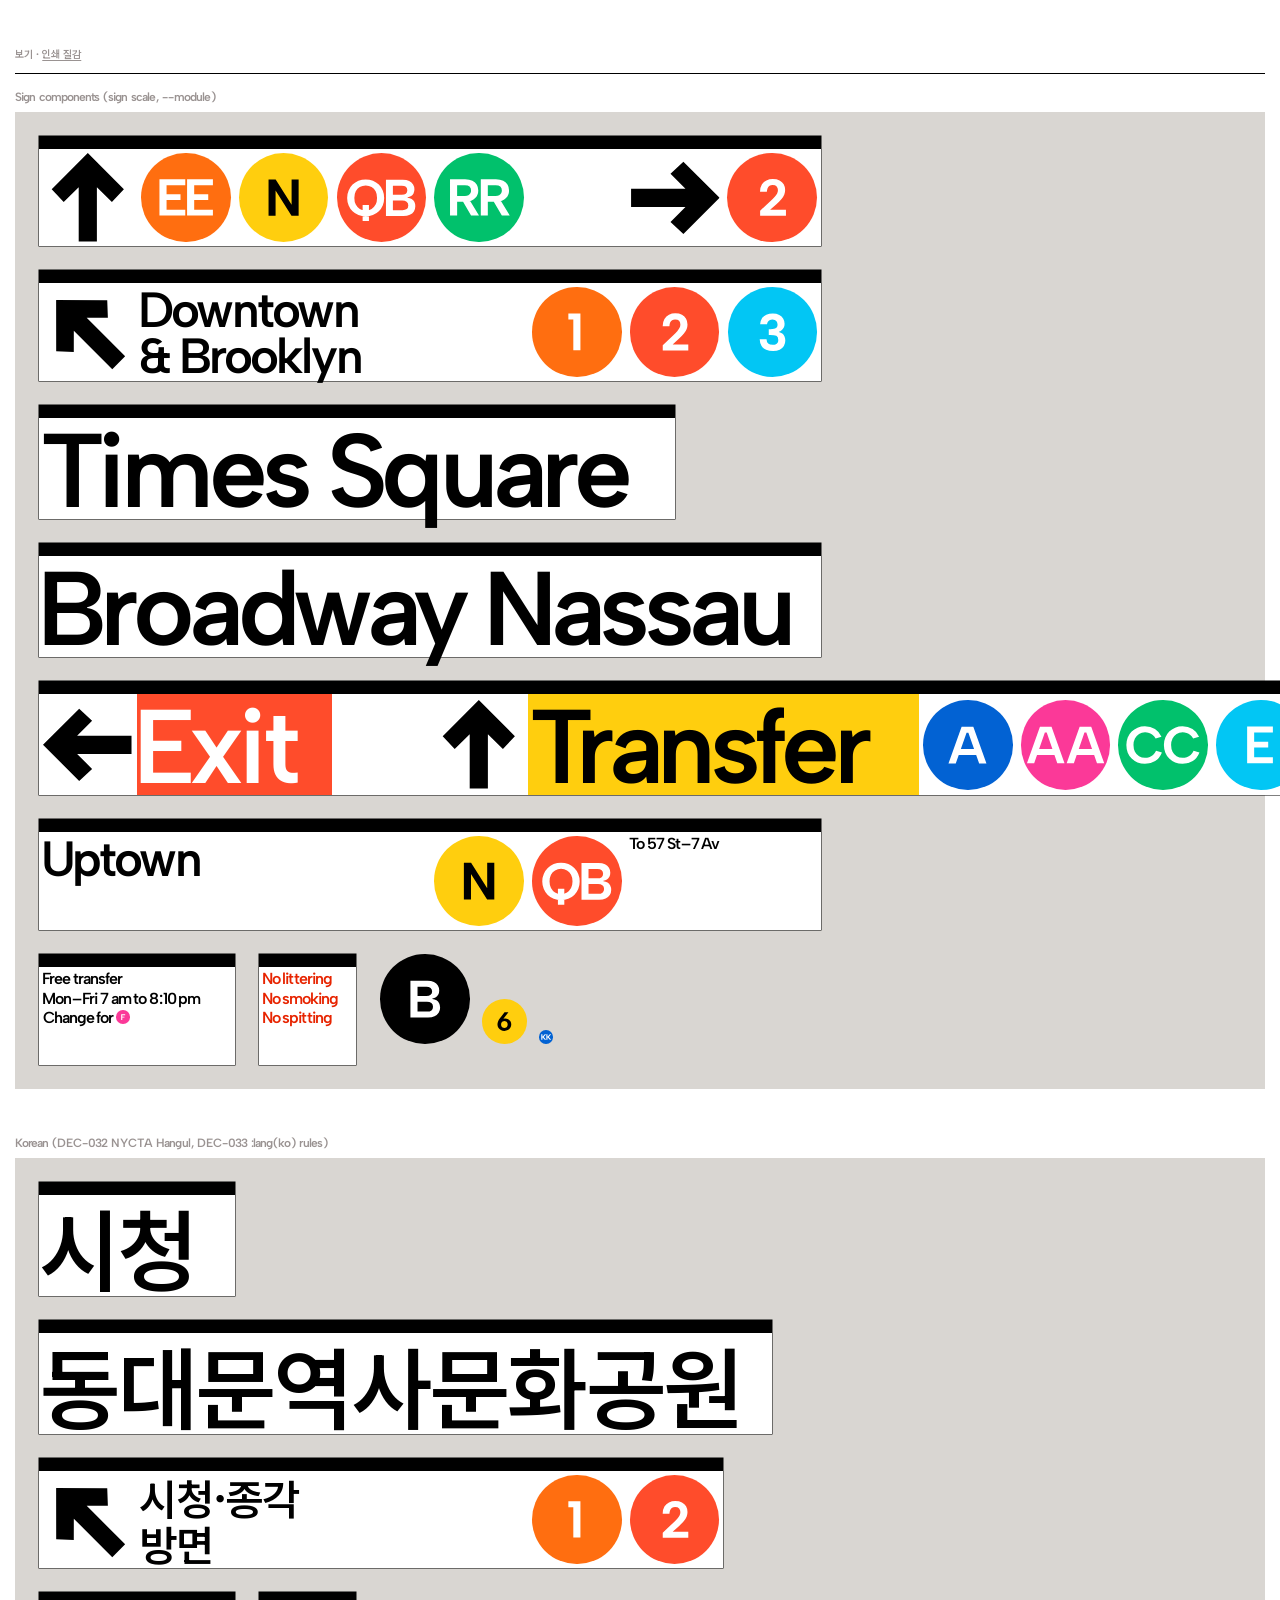
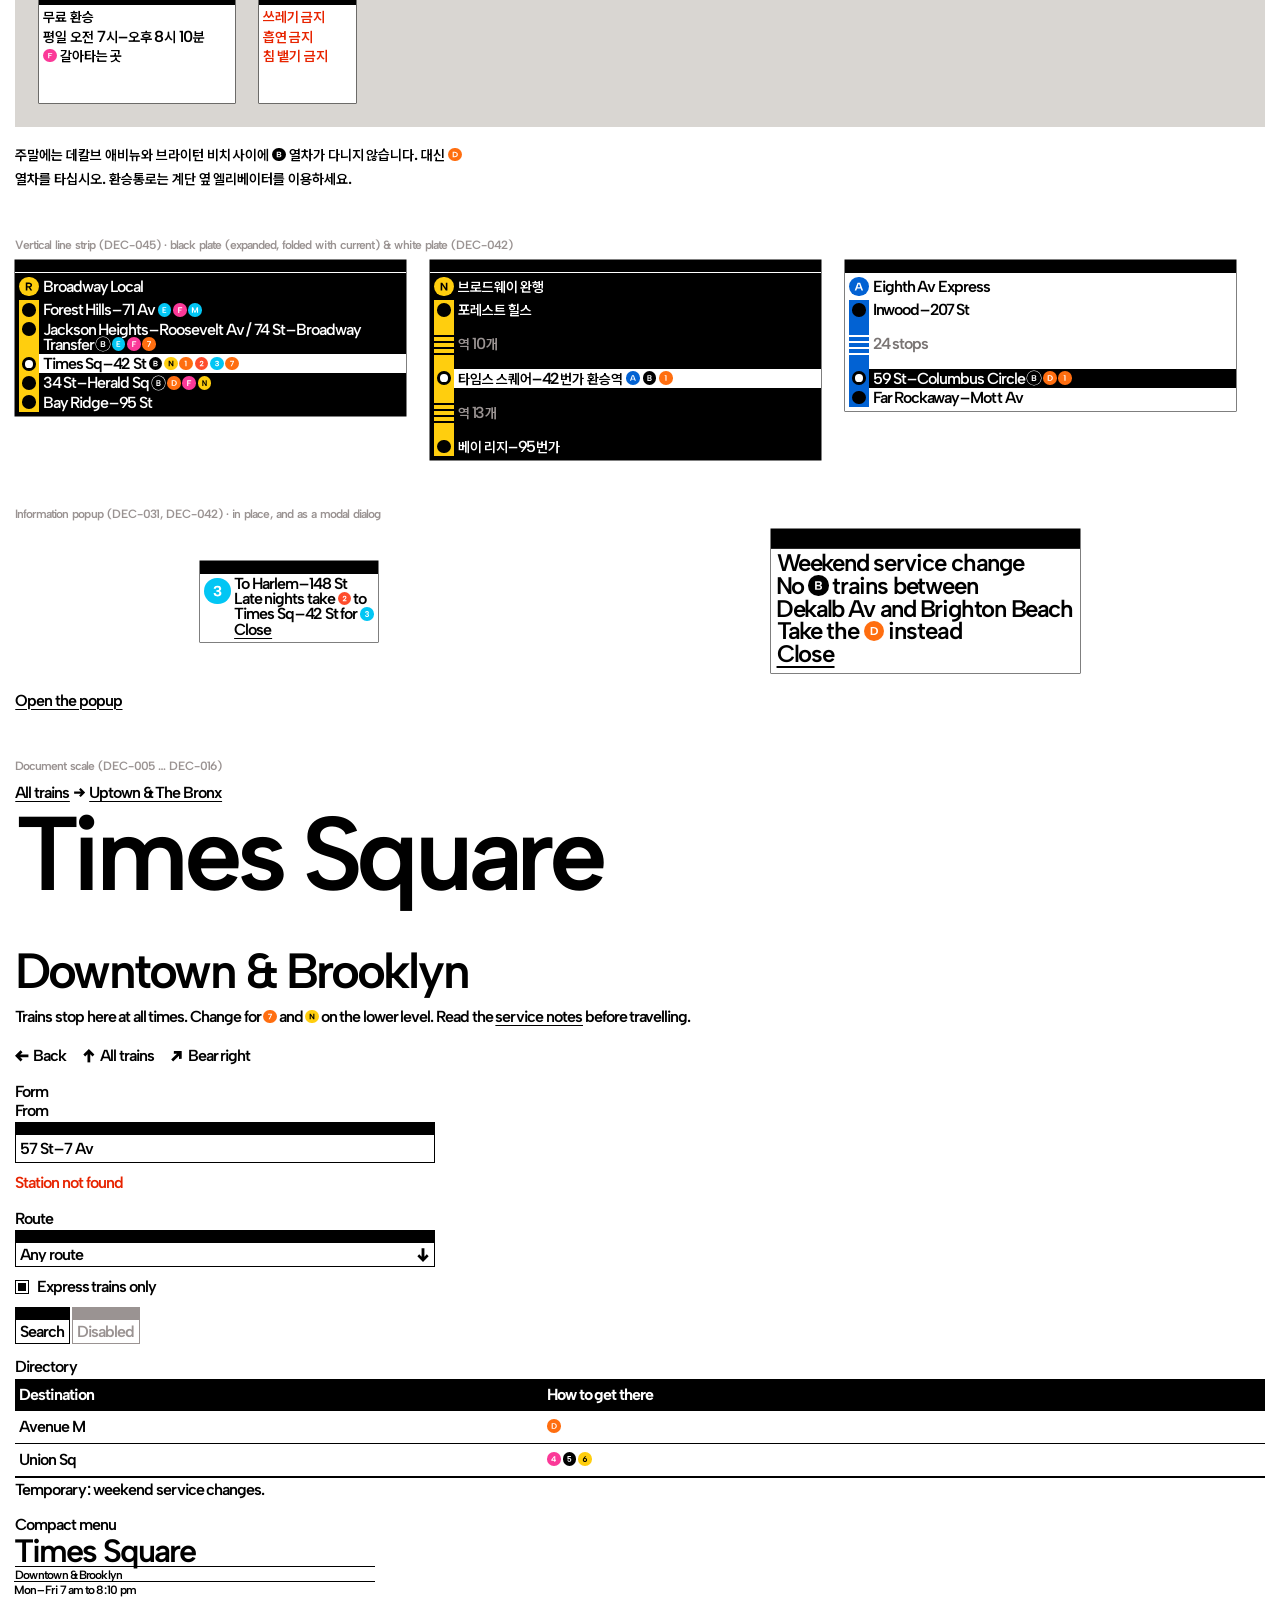
==== commit 4aa7cef0: "Audit fixes, cascade layers, and pointer hover states (DEC-046, DEC-047)" ====
--- a/components.html
+++ b/components.html
@@ -11,9 +11,12 @@
   /* page scaffolding only (not part of the system) */
   main { padding: var(--doc-space-4) var(--doc-space-3); max-width: 1400px; }
   .demo { margin: 0 0 var(--doc-space-4); }
-  .demo > .cap { font-size: 12px; color: var(--c-grey); margin: 0 0 6px; letter-spacing: 0; }
+  .cap { font-size: 12px; color: var(--c-grey); margin: 0 0 6px; letter-spacing: 0; word-spacing: normal; line-height: 1.4; }
+  .toolbar { display: flex; flex-wrap: wrap; gap: 12px 20px; align-items: center; margin: 0 0 var(--doc-space-3); padding-bottom: 10px; border-bottom: var(--doc-rule) solid var(--fg); }
+  .toolbar .cap { margin: 0; }
   .wall { background: #d9d6d2; padding: 24px; display: grid; grid-template-columns: minmax(0,1fr); gap: 24px; justify-items: start; }
-  @media (prefers-color-scheme: dark) { .wall { background: #2a2a2a; } }
+  @media (prefers-color-scheme: dark) { :root:not([data-theme="light"]) .wall { background: #2a2a2a; } }
+  :root[data-theme="dark"] .wall { background: #2a2a2a; }
 </style>
 </head>
 <body>
@@ -25,6 +28,9 @@
 </svg>
 
 <main>
+  <div class="toolbar" lang="ko">
+    <p class="cap">보기 · <button type="button" class="print-toggle" data-print-toggle aria-pressed="false">인쇄 질감</button></p>
+  </div>
   <section class="demo">
     <p class="cap">Sign components (sign scale, --module)</p>
     <div class="wall">
@@ -138,9 +144,9 @@
     <div style="display:flex; flex-wrap:wrap; gap:24px; align-items:flex-start">
 
       <!-- Black plate (default), expanded, yellow strip, wrapped name + transfer discs, current station -->
-      <div class="line-strip" style="--line: var(--c-yellow)">
+      <div class="line-strip" data-color="yellow">
         <button type="button" class="line-strip__head" aria-expanded="true">
-          <span class="disc line-strip__disc" data-line="R" style="color: var(--c-black)"><span>R</span></span>
+          <span class="disc line-strip__disc" data-line="R" data-color="yellow"><span>R</span></span>
           <span class="line-strip__title">Broadway Local</span>
         </button>
         <ol class="line-strip__stops">
@@ -148,10 +154,10 @@
             <span class="line-strip__name">Forest Hills–71 <span class="line-strip__tail">Av <span class="disc disc--inline" data-line="E"><span>E</span></span></span> <span class="disc disc--inline" data-line="F"><span>F</span></span> <span class="disc disc--inline" data-line="M"><span>M</span></span></span>
           </li>
           <li class="line-strip__stop">
-            <span class="line-strip__name">Jackson Heights–Roosevelt Av / 74 St–Broadway <span class="line-strip__tail">Transfer <span class="disc disc--inline" data-line="7"><span>7</span></span></span> <span class="disc disc--inline" data-line="B"><span>B</span></span> <span class="disc disc--inline" data-line="E"><span>E</span></span> <span class="disc disc--inline" data-line="F"><span>F</span></span></span>
+            <span class="line-strip__name">Jackson Heights–Roosevelt Av / 74 St–Broadway <span class="line-strip__tail">Transfer <span class="disc disc--inline" data-line="B"><span>B</span></span></span> <span class="disc disc--inline" data-line="E"><span>E</span></span> <span class="disc disc--inline" data-line="F"><span>F</span></span> <span class="disc disc--inline" data-line="7"><span>7</span></span></span>
           </li>
           <li class="line-strip__stop is-current" aria-current="location">
-            <span class="line-strip__name">Times Sq–42 <span class="line-strip__tail">St <span class="disc disc--inline" data-line="1"><span>1</span></span></span> <span class="disc disc--inline" data-line="2"><span>2</span></span> <span class="disc disc--inline" data-line="3"><span>3</span></span> <span class="disc disc--inline" data-line="7"><span>7</span></span> <span class="disc disc--inline" data-line="B"><span>B</span></span> <span class="disc disc--inline" data-line="N"><span>N</span></span></span>
+            <span class="line-strip__name">Times Sq–42 <span class="line-strip__tail">St <span class="disc disc--inline" data-line="B"><span>B</span></span></span> <span class="disc disc--inline" data-line="N"><span>N</span></span> <span class="disc disc--inline" data-line="1"><span>1</span></span> <span class="disc disc--inline" data-line="2"><span>2</span></span> <span class="disc disc--inline" data-line="3"><span>3</span></span> <span class="disc disc--inline" data-line="7"><span>7</span></span></span>
           </li>
           <li class="line-strip__stop">
             <span class="line-strip__name">34 St–Herald <span class="line-strip__tail">Sq <span class="disc disc--inline" data-line="B"><span>B</span></span></span> <span class="disc disc--inline" data-line="D"><span>D</span></span> <span class="disc disc--inline" data-line="F"><span>F</span></span> <span class="disc disc--inline" data-line="N"><span>N</span></span></span>
@@ -163,7 +169,7 @@
       </div>
 
       <!-- Black plate, folded with current station in the middle (Korean) -->
-      <div class="line-strip" lang="ko" style="--line: var(--c-yellow)">
+      <div class="line-strip" lang="ko" data-line="N">
         <button type="button" class="line-strip__head" aria-expanded="false">
           <span class="disc line-strip__disc" data-line="N"><span>N</span></span>
           <span class="line-strip__title">브로드웨이 완행</span>
@@ -176,7 +182,7 @@
             <span class="line-strip__count">역 10개</span>
           </li>
           <li class="line-strip__stop is-current" aria-current="location">
-            <span class="line-strip__name">타임스 스퀘어–42번가 <span class="line-strip__tail">환승역 <span class="disc disc--inline" data-line="1"><span>1</span></span></span> <span class="disc disc--inline" data-line="A"><span>A</span></span> <span class="disc disc--inline" data-line="B"><span>B</span></span></span>
+            <span class="line-strip__name">타임스 스퀘어–42번가 <span class="line-strip__tail">환승역 <span class="disc disc--inline" data-line="A"><span>A</span></span></span> <span class="disc disc--inline" data-line="B"><span>B</span></span> <span class="disc disc--inline" data-line="1"><span>1</span></span></span>
           </li>
           <li class="line-strip__fold">
             <span class="line-strip__count">역 13개</span>
@@ -201,7 +207,7 @@
             <span class="line-strip__count">24 stops</span>
           </li>
           <li class="line-strip__stop is-current" aria-current="location">
-            <span class="line-strip__name">59 St–Columbus <span class="line-strip__tail">Circle <span class="disc disc--inline" data-line="1"><span>1</span></span></span> <span class="disc disc--inline" data-line="B"><span>B</span></span> <span class="disc disc--inline" data-line="D"><span>D</span></span></span>
+            <span class="line-strip__name">59 St–Columbus <span class="line-strip__tail">Circle <span class="disc disc--inline" data-line="B"><span>B</span></span></span> <span class="disc disc--inline" data-line="D"><span>D</span></span> <span class="disc disc--inline" data-line="1"><span>1</span></span></span>
           </li>
           <li class="line-strip__stop">
             <span class="line-strip__name">Far Rockaway–Mott Av</span>
@@ -213,7 +219,7 @@
   </section>
 
   <section class="demo">
-    <p class="cap">Information popup (DEC-031) · in place, and as a modal dialog</p>
+    <p class="cap">Information popup (DEC-031, DEC-042) · in place, and as a modal dialog</p>
     <div style="display:flex; flex-wrap:wrap; gap:24px; align-items:flex-start">
 <div class="popup" role="dialog" aria-labelledby="pop-a-t">
   <div class="popup__body">
@@ -222,7 +228,7 @@
       <p id="pop-a-t">To Harlem–148 St</p>
       <p>Late nights take <span class="disc disc--inline" data-line="2"><span>2</span></span> to</p>
       <p>Times Sq–42 St for <span class="disc disc--inline" data-line="3"><span>3</span></span></p>
-      <form method="dialog"><button class="popup__close">Close</button></form>
+      <p><button type="button" class="popup__close">Close</button></p>
     </div>
   </div>
 </div>
@@ -233,20 +239,20 @@
       <p>No <span class="disc disc--inline" data-line="B"><span>B</span></span> trains between</p>
       <p>Dekalb Av and Brighton Beach</p>
       <p>Take the <span class="disc disc--inline" data-line="D"><span>D</span></span> instead</p>
-      <form method="dialog"><button class="popup__close">Close</button></form>
+      <p><button type="button" class="popup__close">Close</button></p>
     </div>
   </div>
 </div>
     </div>
-    <p style="margin-top:var(--doc-space-3)"><a href="#" onclick="document.getElementById('pop-m').showModal(); return false;">Open the popup</a></p>
-<dialog class="popup" id="pop-m" aria-labelledby="pop-m-t" autofocus>
+    <p style="margin-top:var(--doc-space-3)"><button type="button" class="btn-link" onclick="document.getElementById('pop-m').showModal()">Open the popup</button></p>
+<dialog class="popup" id="pop-m" aria-labelledby="pop-m-t">
   <div class="popup__body">
     <span class="disc popup__disc" data-line="3" role="img" aria-label="3 train"><span>3</span></span>
     <div class="popup__text">
       <p id="pop-m-t">To Harlem–148 St</p>
       <p>Late nights take <span class="disc disc--inline" data-line="2"><span>2</span></span> to</p>
       <p>Times Sq–42 St for <span class="disc disc--inline" data-line="3"><span>3</span></span></p>
-      <form method="dialog"><button class="popup__close">Close</button></form>
+      <form method="dialog"><button class="popup__close" autofocus>Close</button></form>
     </div>
   </div>
 </dialog>
@@ -270,7 +276,10 @@
     <form style="max-width:420px">
       <label for="from">From</label><input id="from" value="57 St–7 Av">
       <p class="error" style="margin-top:8px">Station not found</p>
-      <button type="button">Search</button> <button type="button" disabled>Disabled</button>
+      <label for="route-type" style="margin-top:12px">Route</label>
+      <select id="route-type"><option>Any route</option><option>Express only</option></select>
+      <label style="margin-top:12px; display:flex; align-items:center; gap:8px"><input type="checkbox" checked> Express trains only</label>
+      <div style="margin-top:12px"><button type="button">Search</button> <button type="button" disabled>Disabled</button></div>
     </form>
     <h3>Directory</h3>
     <table><thead><tr><th>Destination</th><th>How to get there</th></tr></thead>
--- a/css/nycta.css
+++ b/css/nycta.css
@@ -29,9 +29,12 @@
   font-display: swap;
 }
 
+@layer nycta.tokens, nycta.base, nycta.components; /* DEC-046 | - | [설계결정] cascade layers so host apps override without specificity battles */
+
 /* -------------------------------------------------------------------------
    1. Tokens
    ------------------------------------------------------------------------- */
+@layer nycta.tokens {
 :root {
   /* --- typeface --- */
   --font-sign: "Albert Sans NYCTA", "NYCTA Hangul", system-ui, sans-serif; /* DEC-017, DEC-024, DEC-032 | - | [설계결정] substitute for TYPE-001 Standard Medium; Hangul companion */
@@ -48,7 +51,8 @@
   --trim-k: 0.35;                                       /* GRID-003 | - | [변환] (ascent+descent)/2 − (ascent − cap) of the web font */
 
   /* --- module (sign scale) --- */
-  --module: clamp(40px, 10vw, 97.75px);                 /* DEC-001, DEC-002 | - | [변환] 1rem × 0.700 × 12 / 1.375 = 97.75px max */
+  --fs-min: 12px;                                       /* DEC-016, DEC-023 | - | [설계결정] Information text floor */
+  --module: clamp(40px, 10vw, calc(1rem * var(--cap-em) * 12 / 1.375)); /* DEC-001, DEC-002 | - | [변환] tracks --cap-em & root font-size (97.75px for Albert 16px) */
 
   /* line heights (font-size units) = pitch / cap × capEm */
   --lh-g2: calc(5.625 / 4.25 * var(--cap-em));          /* GRID-006 | pdf p.10 | [변환] pitch 5 5/8in → 0.9265 */
@@ -71,8 +75,16 @@
   --doc-band: calc(var(--doc-in) * 1.625);              /* GRID-013 | - | [변환] band at document scale */
   --doc-rule: max(1px, calc(var(--doc-in) * 0.125));    /* SIGN-023 | - | [변환] 1/8in */
 
+  /* --- UI geometry, focus & layering tokens --- */
+  --ring-w: 0.5px;                                      /* DEC-041 | - | [설계결정] plate / dark-mode ring width */
+  --focus-w: 1px;                                       /* DEC-008 | - | [설계결정] minimal keyboard focus outline */
+  --focus-offset: 2px;                                  /* DEC-008 | - | [설계결정] */
+  --z-dot: 1;                                           /* DEC-045 | - | [설계결정] station dot above vertical strip */
+  --z-print-grain: 2147483646;                          /* DEC-038 | - | [설계결정] paper grain overlay above page flow */
+
   /* --- colors (DEC-003: scan, paper-corrected) --- */
-  --c-white:      #FFFFFF;                              /* COLOR-009 | pdf p.65 | [확정] */
+  --c-pure-white: #FFFFFF;                              /* COLOR-009 | pdf p.65 | [확정] immutable white (unaffected by DEC-038 paper tint) */
+  --c-white:      var(--c-pure-white);                  /* COLOR-009 | pdf p.65 | [확정] surface white (paper tint swaps this under data-print) */
   --c-black:      #000000;                              /* COLOR-009, DEC-003 | pdf p.65 | [설계결정] pure black, swatch photo distorted */
   --c-yellow:     #FFCE0E;                              /* COLOR-005 | pdf p.49 | [이미지판독] PMS 130 lines + PMS 109 Transfer */
   --c-orange:     #FF6E10;                              /* COLOR-005 | pdf p.50 | [이미지판독] PMS 165 */
@@ -82,12 +94,19 @@
   --c-lightblue:  #02C6F4;                              /* COLOR-005 | pdf p.54 | [이미지판독] PMS 312 */
   --c-blue:       #0262D3;                              /* COLOR-005 | pdf p.55 | [이미지판독] PMS 300 */
   --c-grey:       #9A9392;                              /* COLOR-005, COLOR-007, DEC-027 | pdf p.57,88 | [설계결정] scan #9E9897 darkened to 3:1 with white */
+  --c-grey-text:  #797473;                              /* DEC-046, DEC-045, DEC-027 | - | [설계결정] --c-grey darkened (same hue) to 4.61:1 on white / 4.51:1 on paper, small grey text on white surfaces */
   --c-red-text-light: #E72400;                          /* DEC-026 | - | [설계결정] scan red darkened (same hue) to 4.5:1 on white, small red text only */
   --c-red-text:   var(--c-red-text-light);              /* DEC-026, DEC-041 | - | [설계결정] dark mode swaps it; plates keep the light value */
 
   /* semantic (swapped in dark mode, DEC-019) */
   --fg: var(--c-black);                                 /* COLOR-009 | pdf p.65 | [확정] black on white */
   --bg: var(--c-white);                                 /* COLOR-009 | pdf p.65 | [확정] */
+  --ring-plate: 0 0 0 var(--ring-w) var(--c-black);     /* DEC-041 | - | [설계결정] 0.5px black ring in light mode, white in dark mode */
+  --disc-dark-ring: none;                               /* DEC-019, DEC-041 | - | [설계결정] 0.5px white ring on black discs sitting on dark surfaces */
+  --backdrop-bg: color-mix(in srgb, var(--bg) 80%, transparent); /* DEC-031 | - | [설계결정] page colour at 80% */
+  --select-arrow-light: url("data:image/svg+xml,%3Csvg xmlns='http://www.w3.org/2000/svg' viewBox='-0.5 -0.5 1 1'%3E%3Cg transform='rotate(90)'%3E%3Cpath fill='%23000000' d='M -0.488 -0.1015 L 0.119 -0.1015 L -0.048 -0.269 L 0.096 -0.403 L 0.5 0 L 0.096 0.403 L -0.048 0.269 L 0.119 0.1015 L -0.488 0.1015 Z'/%3E%3C/g%3E%3C/svg%3E");
+  --select-arrow-dark: url("data:image/svg+xml,%3Csvg xmlns='http://www.w3.org/2000/svg' viewBox='-0.5 -0.5 1 1'%3E%3Cg transform='rotate(90)'%3E%3Cpath fill='%23FFFFFF' d='M -0.488 -0.1015 L 0.119 -0.1015 L -0.048 -0.269 L 0.096 -0.403 L 0.5 0 L 0.096 0.403 L -0.048 0.269 L 0.119 0.1015 L -0.488 0.1015 Z'/%3E%3C/g%3E%3C/svg%3E");
+  --select-arrow: var(--select-arrow-light);            /* DEC-009, ARROW-005 | - | [설계결정] down arrow on <select> */
   --c-exit-bg: var(--c-red);    --c-exit-fg: var(--c-white);       /* COLOR-010 | pdf p.67 | [확정] white on Warm Red */
   --c-transfer-bg: var(--c-yellow); --c-transfer-fg: var(--c-black); /* COLOR-011, DEC-004 | pdf p.67 | [확정] black on PMS 109 */
   --c-mandatory: var(--c-red-text);                     /* SIGN-018, COLOR-012, DEC-026 | pdf p.86 | [설계결정] */
@@ -109,7 +128,7 @@
   --cap-s: calc(var(--in) * 1.375);                     /* TYPE-007 | pdf p.7,8,11 | [이미지판독] informational */
   --fs-l: calc(var(--cap-l) / var(--cap-em));           /* TYPE-005 | - | [변환] cap / capEm */
   --fs-m: calc(var(--cap-m) / var(--cap-em));           /* TYPE-006 | - | [변환] cap / capEm */
-  --fs-s: max(12px, calc(var(--cap-s) / var(--cap-em))); /* TYPE-007, DEC-016 | - | [변환] cap / capEm, 12px floor [설계결정] */
+  --fs-s: max(var(--fs-min), calc(var(--cap-s) / var(--cap-em))); /* TYPE-007, DEC-016 | - | [변환] cap / capEm, 12px floor [설계결정] */
 
   /* space units (TYPE-026: 1 unit = cap / 36) — reference only; the pair matrix is applied inside the font (DEC-024) */
   --unit-l: calc(var(--cap-l) / 36);                    /* TYPE-026 | pdf p.104,116 | [이미지판독] */
@@ -141,6 +160,9 @@
     --bg: var(--c-black);                               /* DEC-019 | - | [설계결정] swap */
     --font-weight: var(--font-weight-dark);             /* DEC-019 | - | [설계결정] */
     --c-red-text: var(--c-red);                         /* DEC-026 | - | [설계결정] scan red already 6.3:1 on black */
+    --ring-plate: 0 0 0 var(--ring-w) var(--c-pure-white); /* DEC-041 | - | [설계결정] 0.5px white ring on plates, popups, line-strips */
+    --disc-dark-ring: 0 0 0 var(--ring-w) var(--c-pure-white); /* DEC-019, DEC-041 | - | [설계결정] 0.5px white ring on black discs outside light plates */
+    --select-arrow: var(--select-arrow-dark);           /* DEC-009 | - | [설계결정] */
   }
 }
 :root[data-theme="dark"] {
@@ -148,11 +170,16 @@
   --bg: var(--c-black);                                 /* DEC-019 | - | [설계결정] */
   --font-weight: var(--font-weight-dark);               /* DEC-019 | - | [설계결정] */
   --c-red-text: var(--c-red);                           /* DEC-026 | - | [설계결정] */
-}
+  --ring-plate: 0 0 0 var(--ring-w) var(--c-pure-white); /* DEC-041 */
+  --disc-dark-ring: 0 0 0 var(--ring-w) var(--c-pure-white); /* DEC-019, DEC-041 */
+  --select-arrow: var(--select-arrow-dark);             /* DEC-009 */
+}
+} /* end @layer nycta.tokens */
 
 /* -------------------------------------------------------------------------
    3. Base
    ------------------------------------------------------------------------- */
+@layer nycta.base {
 *, *::before, *::after { box-sizing: border-box; border-radius: 0; } /* DEC-009 | - | [설계결정] exact rectangles everywhere */
 /* em-based spacing must resolve against each element's own font-size, so it is set on every element
    (an inherited letter-spacing would keep the body's px value) — DEC-018 | - | [변환] */
@@ -180,8 +207,6 @@
   margin: 0;
   font-size: var(--doc-fs-s);                           /* DEC-005 | - | [설계결정] body = Information tier */
   line-height: var(--lh-body);                          /* DEC-020 | - | [설계결정] */
-  letter-spacing: var(--ls);                            /* DEC-018 | - | [변환] */
-  word-spacing: var(--ws);                              /* DEC-018, TYPE-021 | pdf p.13 | [변환] */
   text-transform: none;                                 /* DONT-005 | pdf p.13 | [확정] never all caps */
   text-align: left;                                     /* GRID-004 | pdf p.9–11 | [이미지판독] flush left */
 }
@@ -247,37 +272,31 @@
 .compact__item  { font-size: var(--fs-s); line-height: var(--lh-g1); } /* rest → Information (12px floor via --fs-s) */
 .compact > * + * { border-top: var(--stroke-divider) solid currentColor; padding-top: var(--space-gap-g1); } /* hierarchy by order + rule */
 
+} /* end @layer nycta.base */
+
 /* -------------------------------------------------------------------------
    6. Layout utilities
    ------------------------------------------------------------------------- */
-.plate {                                                /* GRID-012, GRID-013, GRID-014 | pdf p.64–65 | [이미지판독] */
+@layer nycta.components {
+.plate {                                                /* GRID-012, GRID-013, GRID-014, DEC-041 | pdf p.64–65 | [이미지판독] */
+  --fg: var(--c-black); --bg: var(--c-white);           /* DEC-041 | - | [설계결정] plates stay light in both themes */
+  --font-weight: var(--font-weight-light);              /* DEC-041, DEC-019 | - | [설계결정] black type on white → no irradiation offset */
+  --c-red-text: var(--c-red-text-light);                /* DEC-041, DEC-026 | - | [설계결정] red text on white keeps light contrast */
+  --c-mandatory: var(--c-red-text-light);               /* DEC-041, DEC-026 | - | [설계결정] */
+  --c-error: var(--c-red-text-light);                   /* DEC-041, DEC-026 | - | [설계결정] */
+  --disc-dark-ring: none;                               /* DEC-041, DEC-019 | - | [설계결정] black discs on white plate need no white ring */
+  --select-arrow: var(--select-arrow-light);            /* DEC-041 | - | [설계결정] */
   display: flex;
   align-items: stretch;
   border-top: var(--stroke-band) solid var(--fg);       /* GRID-013 | pdf p.64 | [이미지판독] band above the field */
   background: var(--bg);
   color: var(--fg);
+  font-weight: var(--font-weight);
   width: max-content;                                   /* DEC-023 | - | [설계결정] the whole plate (field + band) sticks out when wider than its container; */
+  flex-shrink: 0;                                       /* DEC-023 | - | [설계결정] never shrink a plate inside a flex wrapper (its band must cover every cell) */
   min-width: 0;                                         /*   no max-width, or the field and band stop at the container while the cells run on */
   overflow: visible;                                    /* DEC-023 | - | [설계결정] plates never scroll inside; a plate wider than the screen sticks out */
-  box-shadow: 0 0 0 0.5px var(--c-black);               /* DEC-041 | - | [설계결정] light mode: 0.5px black ring so the white field keeps its edge on the white page (dark mode: white ring) */
-}
-/* Dark mode: plates are not inverted. They keep the light sign (white field, black band and type, light weight)
-   and swap the black ring for a 0.5px white ring so the black band does not melt into the black page — DEC-041 | - | [설계결정] */
-@media (prefers-color-scheme: dark) {
-  :root:not([data-theme="light"]) .plate {
-    --fg: var(--c-black); --bg: var(--c-white);         /* DEC-041 | - | [설계결정] no swap inside the plate */
-    --font-weight: var(--font-weight-light);            /* DEC-041, DEC-019 | - | [설계결정] black type on white → no irradiation offset */
-    --c-mandatory: var(--c-red-text-light);             /* DEC-041, DEC-026 | - | [설계결정] red text on the white field */
-    font-weight: var(--font-weight);
-    box-shadow: 0 0 0 0.5px var(--c-white);               /* DEC-041 | - | [설계결정] white ring, like the black-disc ring (DEC-019) */
-  }
-}
-:root[data-theme="dark"] .plate {
-  --fg: var(--c-black); --bg: var(--c-white);           /* DEC-041 */
-  --font-weight: var(--font-weight-light);              /* DEC-041 */
-  --c-mandatory: var(--c-red-text-light);               /* DEC-041 */
-  font-weight: var(--font-weight);
-  box-shadow: 0 0 0 0.5px var(--c-white);                 /* DEC-041 */
+  box-shadow: var(--ring-plate);                        /* DEC-041 | - | [설계결정] 0.5px black ring in light mode, white ring in dark mode */
 }
 .m {                                                    /* GRID-012 | pdf p.64 | [확정] 1 ft module cell, field 12in */
   flex: 0 0 auto;
@@ -294,8 +313,7 @@
 /* Identification plates size themselves to the name in ½ ft steps (DEC-030, .sign-ident below + js/nycta.js);
    .m-auto is for other copy cells whose width varies (Exit, Transfer). */
 .m-blank { padding: 0; }                                /* SIGN-004 | pdf p.62 | [확정] blank 1×1 between directions */
-.m-center { display: grid; place-items: center; padding: 0; } /* GRID-016, GRID-017 | pdf p.65 | [이미지판독] disc/arrow centered */
-.m-center { overflow: clip; }                           /* DEC-023 | - | [설계결정] a rotated arrow's box must not spill out; ink stays inside the 11in circle */
+.m-center { display: grid; place-items: center; padding: 0; overflow: clip; } /* GRID-016, GRID-017, DEC-023 | pdf p.65 | [이미지판독] disc/arrow centered; rotated arrow box clipped */
 
 .stack-g1 > * + * { margin-top: var(--space-gap-g1); } /* GRID-007 | pdf p.11 | [이미지판독] */
 .stack-g2 > * + * { margin-top: var(--space-gap-g2); } /* GRID-006 | pdf p.10 | [이미지판독] */
@@ -352,16 +370,17 @@
 }
 .disc--inline > span { position: absolute; left: 50%; top: 50%; transform: translate(-50%, -50%); } /* DEC-034 | - | [변환] out of flow → baseline = margin edge */
 
-/* line → color (COLOR-003 | pdf p.15–40 | [확정]; hex DEC-003) */
-:is(.disc, .line-strip)[data-line="1"],  :is(.disc, .line-strip)[data-line="7"],  :is(.disc, .line-strip)[data-line="D"],  :is(.disc, .line-strip)[data-line="EE"] { --line: var(--c-orange); }
-:is(.disc, .line-strip)[data-line="2"],  :is(.disc, .line-strip)[data-line="HH"], :is(.disc, .line-strip)[data-line="QB"] { --line: var(--c-red); }
-:is(.disc, .line-strip)[data-line="3"],  :is(.disc, .line-strip)[data-line="8"],  :is(.disc, .line-strip)[data-line="E"],  :is(.disc, .line-strip)[data-line="M"]  { --line: var(--c-lightblue); }
-:is(.disc, .line-strip)[data-line="4"],  :is(.disc, .line-strip)[data-line="AA"], :is(.disc, .line-strip)[data-line="F"]  { --line: var(--c-magenta); }
-:is(.disc, .line-strip)[data-line="5"],  :is(.disc, .line-strip)[data-line="B"],  :is(.disc, .line-strip)[data-line="LL"], :is(.disc, .line-strip)[data-line="QJ"] { --line: var(--c-black); }
-:is(.disc, .line-strip)[data-line="6"],  :is(.disc, .line-strip)[data-line="N"]   { --line: var(--c-yellow); }
-.disc[data-line="6"], .disc[data-line="N"] { color: var(--c-black); } /* DEC-004 | - | [설계결정] yellow → black glyph */
-:is(.disc, .line-strip)[data-line="CC"], :is(.disc, .line-strip)[data-line="GG"], :is(.disc, .line-strip)[data-line="RR"], :is(.disc, .line-strip)[data-line="SS"] { --line: var(--c-green); }
-:is(.disc, .line-strip)[data-line="A"],  :is(.disc, .line-strip)[data-line="KK"]  { --line: var(--c-blue); }
+/* line → color (COLOR-003 | pdf p.15–40 | [확정]; hex DEC-003); data-color allows non-1970 labels to pick a palette color cleanly (DEC-004, DEC-046) */
+:is(.disc, .line-strip):is([data-line="1"],  [data-line="7"],  [data-line="D"],  [data-line="EE"], [data-color="orange"])    { --line: var(--c-orange); }
+:is(.disc, .line-strip):is([data-line="2"],  [data-line="HH"], [data-line="QB"], [data-color="red"])                         { --line: var(--c-red); }
+:is(.disc, .line-strip):is([data-line="3"],  [data-line="8"],  [data-line="E"],  [data-line="M"],  [data-color="lightblue"]) { --line: var(--c-lightblue); }
+:is(.disc, .line-strip):is([data-line="4"],  [data-line="AA"], [data-line="F"],  [data-color="magenta"])                     { --line: var(--c-magenta); }
+:is(.disc, .line-strip):is([data-line="5"],  [data-line="B"],  [data-line="LL"], [data-line="QJ"], [data-color="black"])     { --line: var(--c-black); }
+:is(.disc, .line-strip):is([data-line="6"],  [data-line="N"],  [data-color="yellow"])                                        { --line: var(--c-yellow); }
+.disc:is([data-line="6"], [data-line="N"], [data-color="yellow"]) { color: var(--c-black); } /* DEC-004 | - | [설계결정] yellow → black glyph */
+:is(.disc, .line-strip):is([data-line="CC"], [data-line="GG"], [data-line="RR"], [data-line="SS"], [data-color="green"])     { --line: var(--c-green); }
+:is(.disc, .line-strip):is([data-line="A"],  [data-line="KK"], [data-color="blue"])                                          { --line: var(--c-blue); }
+:is(.disc, .line-strip)[data-color="grey"] { --line: var(--c-grey); }
 
 /* Per-label glyph outlines — DISC-004, DISC-007, DEC-035 | pdf p.15–40 | [변환] D = 1000, glyph cap 408, ink centre at the
    master offset (data/disc_masters.json: dx_D, dy_D, two-letter ink gap); labels without a master (0, 9, C, G, R, X …) centred. */
@@ -415,11 +434,8 @@
 .disc[data-line="Z"]  { --disc-text: #0000; --disc-mask: url("data:image/svg+xml,%3Csvg xmlns='http://www.w3.org/2000/svg' viewBox='0 0 1000 1000'%3E%3Cpath d='M649 356 443 638H649V704H351V644L556 362H351V296H649Z'/%3E%3C/svg%3E"); }
 /* end of disc glyph masks */
 
-/* black disc ring in dark mode — DEC-019 | - | [설계결정] */
-@media (prefers-color-scheme: dark) {
-  :root:not([data-theme="light"]) .disc:is([data-line="5"],[data-line="B"],[data-line="LL"],[data-line="QJ"]) { box-shadow: 0 0 0 0.5px var(--c-white); }
-}
-:root[data-theme="dark"] .disc:is([data-line="5"],[data-line="B"],[data-line="LL"],[data-line="QJ"]) { box-shadow: 0 0 0 0.5px var(--c-white); }
+/* black disc ring on dark surfaces — DEC-019, DEC-041, DEC-045 | - | [설계결정] surface sets --disc-dark-ring */
+.disc:is([data-line="5"],[data-line="B"],[data-line="LL"],[data-line="QJ"],[data-color="black"]) { box-shadow: var(--disc-dark-ring); }
 
 /* disc row order: alphabetical, then numerical — DISC-002 | pdf p.14 | [확정] (author must order markup) */
 .discs { display: inline-flex; gap: 0; }                /* SIGN-003 | pdf p.62 | [이미지판독] each disc in its own module */
@@ -483,7 +499,7 @@
   line-height: var(--lh-g1);
 }
 .nav { display: flex; flex-wrap: wrap; gap: 0 var(--doc-space-3); margin: 0; padding: 0; list-style: none; }
-.nav a { display: inline-flex; gap: calc(var(--doc-in) * 0.5); align-items: baseline; text-decoration: none; } /* DEC-014 | - | [설계결정] */
+.nav a { display: inline-flex; gap: calc(var(--doc-in) * 0.5); align-items: baseline; text-decoration: none; } /* DEC-014 | - | [설계결정] arrow identifies the link */
 .nav a .arrow { --d: calc(1em * var(--cap-em) * 1.6875 / 1.375); position: relative; top: calc((var(--d) - 1em * var(--cap-em)) / 2); } /* arrow centred on cap height */
 
 /* breadcrumb = information tree — DEC-015, SIGN-011 | pdf p.5 | [설계결정] */
@@ -502,7 +518,7 @@
 }
 
 :focus:not(:focus-visible) { outline: none; }           /* DEC-008 | - | [설계결정] never on mouse/touch */
-:focus-visible { outline: 1px solid currentColor; outline-offset: 2px; } /* DEC-008 | - | [설계결정] minimal */
+:focus-visible { outline: var(--focus-w) solid currentColor; outline-offset: var(--focus-offset); } /* DEC-008 | - | [설계결정] minimal */
 
 .btn, button {                                          /* DEC-007, DEC-044 | - | [설계결정] white plate + top band, framed like inputs */
   appearance: none;                                     /* DEC-009 */
@@ -524,12 +540,33 @@
 }
 .btn:disabled, button:disabled { color: var(--c-disabled); border-color: var(--c-disabled); cursor: default; } /* DEC-012, DEC-044 */
 
+/* Text-link action control (modal openers, print toggle, inline close) — DEC-006, DEC-038, DEC-044 | - | [설계결정] */
+.btn-link, .print-toggle {
+  appearance: none;
+  font: inherit;
+  letter-spacing: inherit;
+  word-spacing: inherit;
+  color: inherit;
+  background: none;
+  border: 0;
+  padding: 0;
+  line-height: inherit;
+  text-decoration: underline;
+  text-decoration-thickness: var(--doc-rule);
+  text-underline-offset: 0.18em;
+  cursor: pointer;
+}
+.btn-link:active, .print-toggle:active,
+.btn-link[aria-pressed="true"], .print-toggle[aria-pressed="true"] { color: inherit; background: none; }
+
 label { display: block; font-size: var(--doc-fs-s); line-height: var(--lh-g1); margin-bottom: var(--doc-space-1); } /* DEC-009 | - | [설계결정] info tier */
-input, select, textarea {                               /* DEC-009 | - | [설계결정] plate + band, exact rectangle */
+input:not([type="checkbox"], [type="radio"], [type="range"], [type="color"], [type="file"], [type="button"], [type="submit"], [type="reset"]),
+select, textarea {                                      /* DEC-009 | - | [설계결정] plate + band, exact rectangle; text controls only */
   appearance: none;
   border-radius: 0;
   font: inherit;
   letter-spacing: inherit;
+  word-spacing: inherit;
   color: var(--fg);
   background: var(--bg);
   border: var(--doc-rule) solid var(--fg);
@@ -538,7 +575,32 @@
   line-height: var(--lh-g1);
   width: 100%;
 }
-input:disabled, select:disabled, textarea:disabled { color: var(--c-disabled); border-color: var(--c-disabled); } /* DEC-012 */
+select {                                                /* DEC-009, ARROW-005 | - | [설계결정] downward NYCTA arrow indicator */
+  padding-inline-end: calc(var(--doc-space-1) * 2 + 1em);
+  background-image: var(--select-arrow);
+  background-repeat: no-repeat;
+  background-position: right var(--doc-space-1) center;
+  background-size: calc(1em * var(--cap-em) * 1.6875 / 1.375);
+  cursor: pointer;
+}
+input[type="checkbox"], input[type="radio"] {           /* DEC-009 | - | [설계결정] exact square, no rounding */
+  appearance: none;
+  border-radius: 0;
+  display: inline-block;
+  width: 1em;
+  height: 1em;
+  margin: 0;
+  vertical-align: -0.15em;
+  background: var(--bg);
+  border: var(--doc-rule) solid var(--fg);
+  cursor: pointer;
+}
+input[type="checkbox"]:checked, input[type="radio"]:checked {
+  background: var(--fg);
+  box-shadow: inset 0 0 0 2px var(--bg);
+}
+input:disabled, select:disabled, textarea:disabled { color: var(--c-disabled); border-color: var(--c-disabled); cursor: default; } /* DEC-012 */
+input[type="checkbox"]:checked:disabled, input[type="radio"]:checked:disabled { background: var(--c-disabled); }
 [aria-invalid="true"] { border-color: var(--c-error); }  /* DEC-010 */
 .error { color: var(--c-error); font-size: var(--doc-fs-s); } /* DEC-010 | - | [설계결정] */
 .success { color: inherit; }                            /* DEC-011 | - | [설계결정] wording only */
@@ -558,12 +620,12 @@
 }
 
 /* -------------------------------------------------------------------------
-   12. Component — information popup (DEC-031)
+   12. Component — information popup (DEC-031, DEC-042)
    Markup: <dialog class="popup"> <div class="popup__body">
              [<span class="disc popup__disc" data-line="3"><span>3</span></span>]
              <div class="popup__text"> <p>…</p> <p>… <span class="disc disc--inline">…</span></p>
                <form method="dialog"><button class="popup__close">Close</button></form> </div>
-           </div></dialog>       (a <div class="popup" role="dialog"> renders the same in place)
+           </div></dialog>       (a <div class="popup" role="dialog"> uses <button type="button" class="popup__close">)
    ------------------------------------------------------------------------- */
 .popup {
   --p-fs: var(--popup-fs, var(--doc-fs-s));            /* DEC-031 | - | [설계결정] Information tier 1rem; --popup-fs scales the whole popup */
@@ -571,7 +633,11 @@
   --p-rule: max(1px, calc(var(--p-in) * 0.125));        /* DEC-031, SIGN-023 | pdf p.88 | [변환] 1/8in rule */
   --fg: var(--c-black); --bg: var(--c-white);           /* DEC-042 | - | [설계결정] a plate: black band over a white field, in both themes (DEC-041) */
   --font-weight: var(--font-weight-light);              /* DEC-042, DEC-019 | - | [설계결정] black type on white */
+  --c-red-text: var(--c-red-text-light);                /* DEC-042, DEC-026 | - | [설계결정] red text on white keeps light contrast */
   --c-mandatory: var(--c-red-text-light);               /* DEC-042, DEC-026 | - | [설계결정] */
+  --c-error: var(--c-red-text-light);                   /* DEC-042, DEC-026 | - | [설계결정] */
+  --disc-dark-ring: none;                               /* DEC-042, DEC-019 | - | [설계결정] black discs on white popup need no white ring */
+  --select-arrow: var(--select-arrow-light);            /* DEC-042 | - | [설계결정] */
   color: var(--fg);                                     /* DEC-042, COLOR-009 | pdf p.65 | [설계결정] black on white, like .plate */
   background:
     linear-gradient(var(--fg), var(--fg)) 0 0 / 100% calc(var(--p-in) * 1.625) no-repeat, /* DEC-042, GRID-013 | pdf p.64 | [변환] black band 1⅝in at the top edge */
@@ -586,10 +652,10 @@
   max-inline-size: min(calc(var(--p-in) * 48), calc(100% - 2 * var(--doc-space-3))); /* DEC-031 | - | [설계결정] ≤ 4 ft */
   max-block-size: calc(100% - 2 * var(--doc-space-3));
   overflow: auto;
-  box-shadow: 0 0 0 0.5px var(--c-black);               /* DEC-041, DEC-042 | - | [설계결정] light mode: 0.5px black ring (dark mode: white ring) */
+  box-shadow: var(--ring-plate);                        /* DEC-041, DEC-042 | - | [설계결정] 0.5px black ring in light mode, white ring in dark mode */
 }
 .popup:not(dialog), dialog.popup[open] { display: block; }
-.popup::backdrop { background: rgb(255 255 255 / 0.8); } /* DEC-031 | - | [설계결정] page colour at 80% */
+.popup::backdrop { background: var(--backdrop-bg); }    /* DEC-031 | - | [설계결정] page colour at 80% */
 .popup__body { display: flex; align-items: flex-start; gap: calc(var(--p-in) * 0.5); } /* GRID-009 | pdf p.11 | [이미지판독] disc → text ½in */
 .disc.popup__disc { --d: calc(var(--p-in) * (1.375 + 1.875)); } /* DEC-031, GRID-010 | - | [설계결정] cap line 1 → baseline 2 = 3 1/4in */
 .popup__text { min-width: 0; }
@@ -616,13 +682,6 @@
   text-underline-offset: 0.18em;
   cursor: pointer;
 }
-/* dark mode: not inverted (colours fixed above), 0.5px white ring like .plate — DEC-041, DEC-042 | - | [설계결정] */
-@media (prefers-color-scheme: dark) {
-  :root:not([data-theme="light"]) .popup { box-shadow: 0 0 0 0.5px var(--c-white); } /* DEC-041 */
-  :root:not([data-theme="light"]) .popup::backdrop { background: rgb(0 0 0 / 0.8); }
-}
-:root[data-theme="dark"] .popup { box-shadow: 0 0 0 0.5px var(--c-white); } /* DEC-041 */
-:root[data-theme="dark"] .popup::backdrop { background: rgb(0 0 0 / 0.8); }
 
 /* -------------------------------------------------------------------------
    13. Component — route map (DEC-036)
@@ -649,13 +708,13 @@
 .map__transfer { fill: none; stroke: var(--fg); stroke-linecap: round; stroke-linejoin: round; } /* DEC-036 | - | [설계결정] one station on two groups; page colour so it stays visible in dark mode */
 .map__grid line { stroke: var(--c-grey); stroke-width: 1px; opacity: 0.35; vector-effect: non-scaling-stroke; } /* DEC-036 | - | [설계결정] alignment check only ("grid": true) */
 .map__name { fill: var(--fg); font-weight: var(--font-weight); } /* DEC-036, TYPE-001 | - | [설계결정] */
-.map a:focus-visible { outline: 1px solid var(--fg); }  /* DEC-008 | - | [설계결정] */
+.map a:focus-visible { outline: var(--focus-w) solid var(--fg); } /* DEC-008 | - | [설계결정] */
 
 /* -------------------------------------------------------------------------
    14. Component — vertical line strip (DEC-045)
-   Markup: <div class="line-strip [line-strip--light]" style="--line: var(--c-yellow)">
+   Markup: <div class="line-strip [line-strip--light]" data-color="yellow">
              <button type="button" class="line-strip__head" aria-expanded="true">
-               <span class="disc line-strip__disc" data-line="R"><span>R</span></span>
+               <span class="disc line-strip__disc" data-line="R" data-color="yellow"><span>R</span></span>
                <span class="line-strip__title">Series name</span>
              </button>
              <ol class="line-strip__stops">
@@ -666,44 +725,44 @@
            </div>
    ------------------------------------------------------------------------- */
 .line-strip {                                           /* DEC-045, SIGN-017, GRID-021 | pdf p.82 | [설계결정] */
-  --ls-in: max(calc(12px * var(--cap-em) / 1.375), calc(var(--module) / 12)); /* DEC-045, DEC-016 | - | [변환] scales with --module, 12px floor */
-  --ls-cap: calc(var(--ls-in) * 1.375);                 /* TYPE-007 | pdf p.11 | [변환] Information tier cap */
-  --ls-fs: calc(var(--ls-cap) / var(--cap-em));         /* TYPE-007, TYPE-008 | - | [변환] 1rem at standard module */
-  --ls-lh: var(--lh-g1);                                /* GRID-007 | pdf p.11 | [변환] Grid 1 pitch */
-  --ls-dot: calc(var(--ls-in) * 1.6875);                /* DEC-045, DEC-034, DEC-036, GRID-008 | pdf p.11 | [변환] cap × 1 11/16 ÷ 1 3/8 */
-  --ls-strip: calc(var(--ls-dot) * 1.4);                /* DEC-045, GRID-021 | pdf p.82 | [변환] 1:5:1 → 2.3625in (20% colour margin each side) */
-  --ls-gap: calc(var(--ls-in) * 0.5);                   /* DEC-045, GRID-009, DEC-036 | pdf p.11 | [변환] strip/disc → name ½in */
-  --ls-pad: calc(var(--ls-in) * 0.5);                   /* GRID-003, GRID-004 | pdf p.9–11 | [변환] ½in plate margin */
-  --ls-rule: max(1px, calc(var(--ls-in) * 0.125));      /* SIGN-023 | pdf p.88 | [변환] ⅛in rule */
-  --ls-cut: calc(var(--ls-strip) * 0.11);               /* DEC-045 | - | [설계결정] fold horizontal cut thickness */
-  --ls-slice: calc(var(--ls-strip) * 0.21);             /* DEC-045 | - | [설계결정] fold colour slice height */
-  --ls-row-pad: calc((var(--ls-strip) - var(--ls-fs) * var(--ls-lh)) / 2); /* DEC-045 | - | [변환] centres line-1 cap on the dot (½ strip from row top) */
-  --ls-bg: var(--c-black);                              /* DEC-045 | - | [설계결정] black plate (photo default) */
-  --ls-fg: var(--c-white);                              /* DEC-045 | - | [설계결정] */
+  --strip-in: max(calc(var(--fs-min) * var(--cap-em) / 1.375), calc(var(--module) / 12)); /* DEC-045, DEC-016 | - | [변환] scales with --module, 12px floor */
+  --strip-cap: calc(var(--strip-in) * 1.375);           /* TYPE-007 | pdf p.11 | [변환] Information tier cap */
+  --strip-fs: calc(var(--strip-cap) / var(--cap-em));   /* TYPE-007, TYPE-008 | - | [변환] 1rem at standard module */
+  --strip-lh: var(--lh-g1);                             /* GRID-007 | pdf p.11 | [변환] Grid 1 pitch */
+  --strip-dot: calc(var(--strip-in) * 1.6875);          /* DEC-045, DEC-034, DEC-036, GRID-008 | pdf p.11 | [변환] cap × 1 11/16 ÷ 1 3/8 */
+  --strip-w: calc(var(--strip-dot) * 1.4);              /* DEC-045, GRID-021 | pdf p.82 | [변환] 1:5:1 → 2.3625in (20% colour margin each side) */
+  --strip-gap: calc(var(--strip-in) * 0.5);             /* DEC-045, GRID-009, DEC-036 | pdf p.11 | [변환] strip/disc → name ½in */
+  --strip-pad: calc(var(--strip-in) * 0.5);             /* GRID-003, GRID-004 | pdf p.9–11 | [변환] ½in plate margin */
+  --strip-rule: max(1px, calc(var(--strip-in) * 0.125)); /* SIGN-023 | pdf p.88 | [변환] ⅛in rule */
+  --strip-cut: calc(var(--strip-w) * 0.11);             /* DEC-045 | - | [설계결정] fold horizontal cut thickness */
+  --strip-slice: calc(var(--strip-w) * 0.21);           /* DEC-045 | - | [설계결정] fold colour slice height */
+  --strip-row-pad: calc((var(--strip-w) - var(--strip-fs) * var(--strip-lh)) / 2); /* DEC-045 | - | [변환] centres line-1 cap on the dot (½ strip from row top) */
+  --strip-bg: var(--c-black);                           /* DEC-045 | - | [설계결정] black plate (photo default) */
+  --strip-fg: var(--c-white);                           /* DEC-045 | - | [설계결정] */
+  --strip-count-fg: var(--c-grey);                      /* DEC-045 | - | [설계결정] #9A9392 on black = 6.96:1 */
+  --disc-dark-ring: 0 0 0 var(--ring-w) var(--c-pure-white); /* DEC-045, DEC-019, DEC-041 | - | [설계결정] black disc on black plate needs a white ring */
   --font-weight: var(--font-weight-dark);               /* DEC-045, DEC-019 | - | [설계결정] white type on black */
-  color: var(--ls-fg);
-  font-size: var(--ls-fs);
+  color: var(--strip-fg);
+  font-size: var(--strip-fs);
   font-weight: var(--font-weight);
-  line-height: var(--ls-lh);
+  line-height: var(--strip-lh);
   background:
-    linear-gradient(var(--c-white), var(--c-white)) 0 calc(var(--ls-in) * 1.5) / 100% var(--ls-rule) no-repeat, /* DEC-045, DEC-040 | - | [설계결정] 1½in + ⅛in white rule */
-    var(--ls-bg);
-  padding: calc(var(--ls-in) * 2.125) var(--ls-pad) var(--ls-pad); /* DEC-040, GRID-003 | - | [설계결정] 1½ + ⅛ + ½in top; ½in sides & bottom */
-  width: min(100%, calc(var(--ls-in) * 48));            /* DEC-045 | - | [설계결정] standard 4 ft width, fits narrower viewports */
-  box-shadow: 0 0 0 0.5px var(--c-black);               /* DEC-041 | - | [설계결정] 0.5px black ring in light mode */
+    linear-gradient(var(--c-white), var(--c-white)) 0 calc(var(--strip-in) * 1.5) / 100% var(--strip-rule) no-repeat, /* DEC-045, DEC-040 | - | [설계결정] 1½in + ⅛in white rule */
+    var(--strip-bg);
+  padding: calc(var(--strip-in) * 2.125) var(--strip-pad) var(--strip-pad); /* DEC-040, GRID-003 | - | [설계결정] 1½ + ⅛ + ½in top; ½in sides & bottom */
+  width: min(100%, calc(var(--strip-in) * 48));         /* DEC-045 | - | [설계결정] standard 4 ft width, fits narrower viewports */
+  box-shadow: var(--ring-plate);                        /* DEC-041 | - | [설계결정] 0.5px black ring in light mode, white ring in dark mode */
 }
 .line-strip--light {                                    /* DEC-045, DEC-042 | - | [설계결정] white plate: 1⅝in black top band, white field, black type */
-  --ls-bg: var(--c-white);
-  --ls-fg: var(--c-black);
+  --strip-bg: var(--c-white);
+  --strip-fg: var(--c-black);
+  --strip-count-fg: var(--c-grey-text);                 /* DEC-046, DEC-045 | - | [설계결정] darkened same-hue grey (4.61:1 on white) */
+  --disc-dark-ring: none;                               /* DEC-045, DEC-041 | - | [설계결정] white plate needs no white ring, even in dark mode */
   --font-weight: var(--font-weight-light);
   background:
-    linear-gradient(var(--c-black), var(--c-black)) 0 0 / 100% calc(var(--ls-in) * 1.625) no-repeat, /* DEC-042, GRID-013 | pdf p.64 | [변환] 1⅝in black band */
-    var(--ls-bg);
-}
-@media (prefers-color-scheme: dark) {
-  :root:not([data-theme="light"]) .line-strip { box-shadow: 0 0 0 0.5px var(--c-white); } /* DEC-041 | - | [설계결정] */
-}
-:root[data-theme="dark"] .line-strip { box-shadow: 0 0 0 0.5px var(--c-white); } /* DEC-041 | - | [설계결정] */
+    linear-gradient(var(--c-black), var(--c-black)) 0 0 / 100% calc(var(--strip-in) * 1.625) no-repeat, /* DEC-042, GRID-013 | pdf p.64 | [변환] 1⅝in black band */
+    var(--strip-bg);
+}
 
 .line-strip__head {                                     /* DEC-045 | - | [설계결정] route disc (D = strip) + series name, usable as toggle button */
   appearance: none;
@@ -714,8 +773,8 @@
   margin: 0;
   width: 100%;
   display: grid;
-  grid-template-columns: var(--ls-strip) minmax(0, 1fr);
-  column-gap: var(--ls-gap);
+  grid-template-columns: var(--strip-w) minmax(0, 1fr);
+  column-gap: var(--strip-gap);
   align-items: center;
   font: inherit;
   font-weight: inherit;
@@ -725,17 +784,17 @@
 }
 button.line-strip__head { cursor: pointer; }
 button.line-strip__head:active { background: transparent; color: inherit; }
-.line-strip__disc { --d: var(--ls-strip); }             /* DEC-045 | - | [설계결정] head disc D = strip width, aligned to strip axis */
-.line-strip__title { min-width: 0; font-size: var(--ls-fs); line-height: var(--ls-lh); }
-
-.line-strip__stops { list-style: none; margin: calc(var(--ls-in) * 0.5) 0 0; padding: 0; } /* DEC-045 | - | [설계결정] */
+.line-strip__disc { --d: var(--strip-w); }              /* DEC-045 | - | [설계결정] head disc D = strip width, aligned to strip axis */
+.line-strip__title { min-width: 0; font-size: var(--strip-fs); line-height: var(--strip-lh); }
+
+.line-strip__stops { list-style: none; margin: calc(var(--strip-in) * 0.5) 0 0; padding: 0; } /* DEC-045 | - | [설계결정] */
 .line-strip__stop {                                     /* DEC-045 | - | [설계결정] strip column + station name */
   display: grid;
-  grid-template-columns: var(--ls-strip) minmax(0, 1fr);
-  column-gap: var(--ls-gap);
+  grid-template-columns: var(--strip-w) minmax(0, 1fr);
+  column-gap: var(--strip-gap);
   align-items: start;
   position: relative;
-  font-size: var(--ls-fs);
+  font-size: var(--strip-fs);
 }
 .line-strip__stop::before {                             /* DEC-045 | - | [설계결정] continuous vertical strip */
   content: "";
@@ -743,21 +802,21 @@
   top: 0;
   bottom: 0;
   left: 0;
-  width: var(--ls-strip);
+  width: var(--strip-w);
   background: var(--line, var(--c-black));
 }
 .line-strip__stop:not(:last-child)::before { bottom: -1px; } /* DEC-045 | - | [설계결정] overlap 1px so fractional scales leave no seam */
-.line-strip__stop:last-child::before { bottom: auto; height: var(--ls-strip); } /* DEC-045 | - | [설계결정] butt end ½ strip past last dot centre */
+.line-strip__stop:last-child::before { bottom: auto; height: var(--strip-w); } /* DEC-045 | - | [설계결정] butt end ½ strip past last dot centre */
 .line-strip__stop::after {                              /* DEC-045, DEC-036 | - | [설계결정] black station dot, centred on line 1; pseudo-element keeps DOM border-radius 0 (DEC-009) */
   content: "";
   position: absolute;
-  left: calc((var(--ls-strip) - var(--ls-dot)) / 2);
-  top: calc((var(--ls-strip) - var(--ls-dot)) / 2);
-  width: var(--ls-dot);
-  height: var(--ls-dot);
+  left: calc((var(--strip-w) - var(--strip-dot)) / 2);
+  top: calc((var(--strip-w) - var(--strip-dot)) / 2);
+  width: var(--strip-dot);
+  height: var(--strip-dot);
   border-radius: 50%;
   background: var(--c-black);
-  z-index: 1;
+  z-index: var(--z-dot);
 }
 .line-strip__name {                                     /* DEC-045 | - | [설계결정] horizontal name + inline transfer discs, wraps like a paragraph */
   grid-column: 2;
@@ -772,23 +831,29 @@
   border: 0;
   text-decoration: none;
   text-align: left;
-  padding: var(--ls-row-pad) 0;
+  padding: var(--strip-row-pad) 0;
 }
 button.line-strip__name { appearance: none; width: 100%; cursor: pointer; }
 button.line-strip__name:active { background: transparent; color: inherit; }
 .line-strip__tail { white-space: nowrap; }              /* DEC-045 | - | [설계결정] binds last word to transfer disc so no disc is orphaned at line start */
 
 /* Current station ("you are here") — DEC-045, DEC-007 | - | [설계결정] */
+.line-strip__stop:is(.is-current, [aria-current]:not([aria-current="false"])) {
+  --disc-dark-ring: none;                               /* white reversed row on black plate needs no white ring */
+}
+.line-strip--light .line-strip__stop:is(.is-current, [aria-current]:not([aria-current="false"])) {
+  --disc-dark-ring: 0 0 0 var(--ring-w) var(--c-pure-white); /* black reversed row on white plate needs a white ring */
+}
 .line-strip__stop:is(.is-current, [aria-current]:not([aria-current="false"]))::after {
   background: var(--c-white);                           /* DEC-045 | - | [설계결정] white centre + black ring */
-  border: calc(var(--ls-dot) * 0.22) solid var(--c-black);
+  border: calc(var(--strip-dot) * 0.22) solid var(--c-black);
 }
 .line-strip__stop:is(.is-current, [aria-current]:not([aria-current="false"])) > .line-strip__name {
-  background: var(--ls-fg);                             /* DEC-045, DEC-007 | - | [설계결정] reversed to the plate right edge */
-  color: var(--ls-bg);
+  background: var(--strip-fg);                          /* DEC-045, DEC-007 | - | [설계결정] reversed to the plate right edge */
+  color: var(--strip-bg);
   font-weight: var(--font-weight-light);                /* DEC-019 | - | [설계결정] black on white on black plate */
-  margin-inline: calc(-1 * var(--ls-gap)) calc(-1 * var(--ls-pad));
-  padding-inline: var(--ls-gap) var(--ls-pad);
+  margin-inline: calc(-1 * var(--strip-gap)) calc(-1 * var(--strip-pad));
+  padding-inline: var(--strip-gap) var(--strip-pad);
 }
 .line-strip--light .line-strip__stop:is(.is-current, [aria-current]:not([aria-current="false"])) > .line-strip__name {
   font-weight: var(--font-weight-dark);                 /* DEC-019 | - | [설계결정] white on black on white plate */
@@ -797,12 +862,12 @@
 /* Fold indicator — DEC-045 | - | [설계결정] continuous strip sliced centrally by 4 bg cuts leaving 3 colour slices */
 .line-strip__fold {
   display: grid;
-  grid-template-columns: var(--ls-strip) minmax(0, 1fr);
-  column-gap: var(--ls-gap);
+  grid-template-columns: var(--strip-w) minmax(0, 1fr);
+  column-gap: var(--strip-gap);
   align-items: center;
-  min-height: calc(var(--ls-strip) * 2.55);             /* DEC-045 | - | [설계결정] 2.55 × strip */
+  min-height: calc(var(--strip-w) * 2.55);              /* DEC-045 | - | [설계결정] 2.55 × strip */
   position: relative;
-  font-size: var(--ls-fs);
+  font-size: var(--strip-fs);
 }
 .line-strip__fold::before {
   content: "";
@@ -810,50 +875,36 @@
   top: 0;
   bottom: 0;
   left: 0;
-  width: var(--ls-strip);
+  width: var(--strip-w);
   background: linear-gradient(
     to bottom,
     var(--line, var(--c-black)) 0,
-    var(--line, var(--c-black)) calc(50% - var(--ls-slice) * 1.5 - var(--ls-cut) * 2),
-    var(--ls-bg)                calc(50% - var(--ls-slice) * 1.5 - var(--ls-cut) * 2),
-    var(--ls-bg)                calc(50% - var(--ls-slice) * 1.5 - var(--ls-cut)),
-    var(--line, var(--c-black)) calc(50% - var(--ls-slice) * 1.5 - var(--ls-cut)),
-    var(--line, var(--c-black)) calc(50% - var(--ls-slice) * 0.5 - var(--ls-cut)),
-    var(--ls-bg)                calc(50% - var(--ls-slice) * 0.5 - var(--ls-cut)),
-    var(--ls-bg)                calc(50% - var(--ls-slice) * 0.5),
-    var(--line, var(--c-black)) calc(50% - var(--ls-slice) * 0.5),
-    var(--line, var(--c-black)) calc(50% + var(--ls-slice) * 0.5),
-    var(--ls-bg)                calc(50% + var(--ls-slice) * 0.5),
-    var(--ls-bg)                calc(50% + var(--ls-slice) * 0.5 + var(--ls-cut)),
-    var(--line, var(--c-black)) calc(50% + var(--ls-slice) * 0.5 + var(--ls-cut)),
-    var(--line, var(--c-black)) calc(50% + var(--ls-slice) * 1.5 + var(--ls-cut)),
-    var(--ls-bg)                calc(50% + var(--ls-slice) * 1.5 + var(--ls-cut)),
-    var(--ls-bg)                calc(50% + var(--ls-slice) * 1.5 + var(--ls-cut) * 2),
-    var(--line, var(--c-black)) calc(50% + var(--ls-slice) * 1.5 + var(--ls-cut) * 2),
+    var(--line, var(--c-black)) calc(50% - var(--strip-slice) * 1.5 - var(--strip-cut) * 2),
+    var(--strip-bg)             calc(50% - var(--strip-slice) * 1.5 - var(--strip-cut) * 2),
+    var(--strip-bg)             calc(50% - var(--strip-slice) * 1.5 - var(--strip-cut)),
+    var(--line, var(--c-black)) calc(50% - var(--strip-slice) * 1.5 - var(--strip-cut)),
+    var(--line, var(--c-black)) calc(50% - var(--strip-slice) * 0.5 - var(--strip-cut)),
+    var(--strip-bg)             calc(50% - var(--strip-slice) * 0.5 - var(--strip-cut)),
+    var(--strip-bg)             calc(50% - var(--strip-slice) * 0.5),
+    var(--line, var(--c-black)) calc(50% - var(--strip-slice) * 0.5),
+    var(--line, var(--c-black)) calc(50% + var(--strip-slice) * 0.5),
+    var(--strip-bg)             calc(50% + var(--strip-slice) * 0.5),
+    var(--strip-bg)             calc(50% + var(--strip-slice) * 0.5 + var(--strip-cut)),
+    var(--line, var(--c-black)) calc(50% + var(--strip-slice) * 0.5 + var(--strip-cut)),
+    var(--line, var(--c-black)) calc(50% + var(--strip-slice) * 1.5 + var(--strip-cut)),
+    var(--strip-bg)             calc(50% + var(--strip-slice) * 1.5 + var(--strip-cut)),
+    var(--strip-bg)             calc(50% + var(--strip-slice) * 1.5 + var(--strip-cut) * 2),
+    var(--line, var(--c-black)) calc(50% + var(--strip-slice) * 1.5 + var(--strip-cut) * 2),
     var(--line, var(--c-black)) 100%
   );
 }
 .line-strip__fold:not(:last-child)::before { bottom: -1px; }
-.line-strip__count {                                    /* DEC-045, TYPE-008 | - | [설계결정] 1rem Information tier, --c-grey */
+.line-strip__count {                                    /* DEC-045, DEC-046, TYPE-008 | - | [설계결정] 1rem Information tier */
   grid-column: 2;
   min-width: 0;
-  font-size: var(--ls-fs);
-  line-height: var(--ls-lh);
-  color: var(--c-grey);
-}
-
-/* Black discs on dark vs light surfaces inside .line-strip — DEC-045, DEC-019, DEC-041 | - | [설계결정] */
-.line-strip:not(.line-strip--light) .disc:is([data-line="5"],[data-line="B"],[data-line="LL"],[data-line="QJ"]) {
-  box-shadow: 0 0 0 0.5px var(--c-white);               /* black disc on black plate needs a white ring */
-}
-.line-strip:not(.line-strip--light) .line-strip__stop:is(.is-current, [aria-current]:not([aria-current="false"])) .disc:is([data-line="5"],[data-line="B"],[data-line="LL"],[data-line="QJ"]) {
-  box-shadow: none;                                     /* white reversed row needs no white ring */
-}
-.line-strip--light .disc:is([data-line="5"],[data-line="B"],[data-line="LL"],[data-line="QJ"]) {
-  box-shadow: none;                                     /* white plate needs no white ring, even in dark mode */
-}
-.line-strip--light .line-strip__stop:is(.is-current, [aria-current]:not([aria-current="false"])) .disc:is([data-line="5"],[data-line="B"],[data-line="LL"],[data-line="QJ"]) {
-  box-shadow: 0 0 0 0.5px var(--c-white);               /* black reversed row needs a white ring */
+  font-size: var(--strip-fs);
+  line-height: var(--strip-lh);
+  color: var(--strip-count-fg);
 }
 
 /* -------------------------------------------------------------------------
@@ -870,21 +921,23 @@
   --print-edge: 1.5;                                    /* DEC-038, DEC-039 | - | [설계결정] edge displacement in px at 100 % zoom (max ±0.75px), read by js/nycta.js */
   --print-filter: url(#nycta-ink);
   --print-grain-now: var(--print-grain);
-  --print-grain-tex: url("data:image/svg+xml,%3Csvg xmlns='http://www.w3.org/2000/svg' width='240' height='240'%3E%3Cfilter id='f'%3E%3CfeTurbulence type='fractalNoise' baseFrequency='.85' numOctaves='3' stitchTiles='stitch'/%3E%3CfeColorMatrix values='0 0 0 0 .32 0 0 0 0 .27 0 0 0 0 .2 1.8 0 0 0 -.82'/%3E%3C/filter%3E%3Crect width='100%25' height='100%25' filter='url(%23f)'/%3E%3C/svg%3E");
+  --print-grain-tex-light: url("data:image/svg+xml,%3Csvg xmlns='http://www.w3.org/2000/svg' width='240' height='240'%3E%3Cfilter id='f'%3E%3CfeTurbulence type='fractalNoise' baseFrequency='.85' numOctaves='3' stitchTiles='stitch'/%3E%3CfeColorMatrix values='0 0 0 0 .32 0 0 0 0 .27 0 0 0 0 .2 1.8 0 0 0 -.82'/%3E%3C/filter%3E%3Crect width='100%25' height='100%25' filter='url(%23f)'/%3E%3C/svg%3E");
+  --print-grain-tex-dark: url("data:image/svg+xml,%3Csvg xmlns='http://www.w3.org/2000/svg' width='240' height='240'%3E%3Cfilter id='f'%3E%3CfeTurbulence type='fractalNoise' baseFrequency='.85' numOctaves='3' stitchTiles='stitch'/%3E%3CfeColorMatrix values='0 0 0 0 1 0 0 0 0 1 0 0 0 0 1 1.8 0 0 0 -.82'/%3E%3C/filter%3E%3Crect width='100%25' height='100%25' filter='url(%23f)'/%3E%3C/svg%3E");
+  --print-grain-tex: var(--print-grain-tex-light);
   --print-grain-blend: multiply;
 }
 @media (prefers-color-scheme: dark) {
   :root[data-print]:not([data-theme="light"]) {         /* DEC-038, DEC-019 | - | [설계결정] dark mode: grain mirrored (light specks lift the black), ink edge kept; no paper colour */
-    --c-white: #FFFFFF;
+    --c-white: var(--c-pure-white);
     --print-grain-now: var(--print-grain-dark);
-    --print-grain-tex: url("data:image/svg+xml,%3Csvg xmlns='http://www.w3.org/2000/svg' width='240' height='240'%3E%3Cfilter id='f'%3E%3CfeTurbulence type='fractalNoise' baseFrequency='.85' numOctaves='3' stitchTiles='stitch'/%3E%3CfeColorMatrix values='0 0 0 0 1 0 0 0 0 1 0 0 0 0 1 1.8 0 0 0 -.82'/%3E%3C/filter%3E%3Crect width='100%25' height='100%25' filter='url(%23f)'/%3E%3C/svg%3E");
+    --print-grain-tex: var(--print-grain-tex-dark);
     --print-grain-blend: screen;
   }
 }
 :root[data-print][data-theme="dark"] {
-  --c-white: #FFFFFF;
+  --c-white: var(--c-pure-white);
   --print-grain-now: var(--print-grain-dark);
-  --print-grain-tex: url("data:image/svg+xml,%3Csvg xmlns='http://www.w3.org/2000/svg' width='240' height='240'%3E%3Cfilter id='f'%3E%3CfeTurbulence type='fractalNoise' baseFrequency='.85' numOctaves='3' stitchTiles='stitch'/%3E%3CfeColorMatrix values='0 0 0 0 1 0 0 0 0 1 0 0 0 0 1 1.8 0 0 0 -.82'/%3E%3C/filter%3E%3Crect width='100%25' height='100%25' filter='url(%23f)'/%3E%3C/svg%3E");
+  --print-grain-tex: var(--print-grain-tex-dark);
   --print-grain-blend: screen;
 }
 :root[data-print] body::after {                         /* DEC-038 | - | [설계결정] paper: fine fibre over ink too (light: multiply, dark: screen) */
@@ -892,7 +945,7 @@
   position: fixed;
   inset: 0;
   pointer-events: none;
-  z-index: 2147483646;
+  z-index: var(--z-print-grain);
   background: var(--print-grain-tex) 0 0 / var(--print-grain-size, 240px) var(--print-grain-size, 240px); /* DEC-039 | - | [설계결정] tile held at screen-pixel size by js/nycta.js */
   mix-blend-mode: var(--print-grain-blend);
   opacity: var(--print-grain-now);
@@ -902,6 +955,40 @@
   filter: var(--print-filter);                          /* DEC-038, DEC-009 | - | [설계결정] ragged ink edge, sub-pixel so corners stay square */
 }
 @media (prefers-contrast: more), (forced-colors: active), print {
-  :root[data-print] { --c-white: #FFFFFF; --print-filter: none; }  /* DEC-038 | - | [설계결정] whole layer off */
+  :root[data-print] { --c-white: var(--c-pure-white); --print-filter: none; } /* DEC-038 | - | [설계결정] whole layer off */
   :root[data-print] body::after { display: none; }
 }
+
+/* -------------------------------------------------------------------------
+   16. Pointer hover states (DEC-047) — pointer devices only (no sticky hover on touch)
+   ------------------------------------------------------------------------- */
+@media (hover: hover) {
+  a:hover,
+  .btn-link:hover,
+  .print-toggle:hover {
+    text-decoration-thickness: calc(var(--doc-rule) * 2.5); /* DEC-047, DEC-006 | - | [설계결정] */
+  }
+  .popup .popup__close:hover {
+    text-decoration-thickness: calc(var(--p-rule) * 2.5);   /* DEC-047, DEC-031 | - | [설계결정] scales with --popup-fs */
+  }
+  .nav a:hover {
+    text-decoration: underline;                             /* DEC-047, DEC-014 | - | [설계결정] */
+    text-decoration-thickness: var(--doc-rule);
+    text-underline-offset: 0.18em;
+  }
+  .btn:hover:not(:disabled),
+  button:hover:not(:disabled):not(.btn-link):not(.print-toggle):not(.popup__close):not(.line-strip__head):not(.line-strip__name) {
+    color: var(--bg);                                       /* DEC-047, DEC-007, DEC-044 | - | [설계결정] reversed plate */
+    background: var(--fg);
+  }
+  button.line-strip__head:hover .line-strip__title,
+  :is(button, a).line-strip__name:hover {
+    text-decoration: underline;                             /* DEC-047, DEC-045 | - | [설계결정] */
+    text-decoration-thickness: var(--strip-rule);
+    text-underline-offset: 0.18em;
+  }
+  .map a:hover .map__name {
+    text-decoration: underline;                             /* DEC-047, DEC-036 | - | [설계결정] */
+  }
+}
+} /* end @layer nycta.components */
